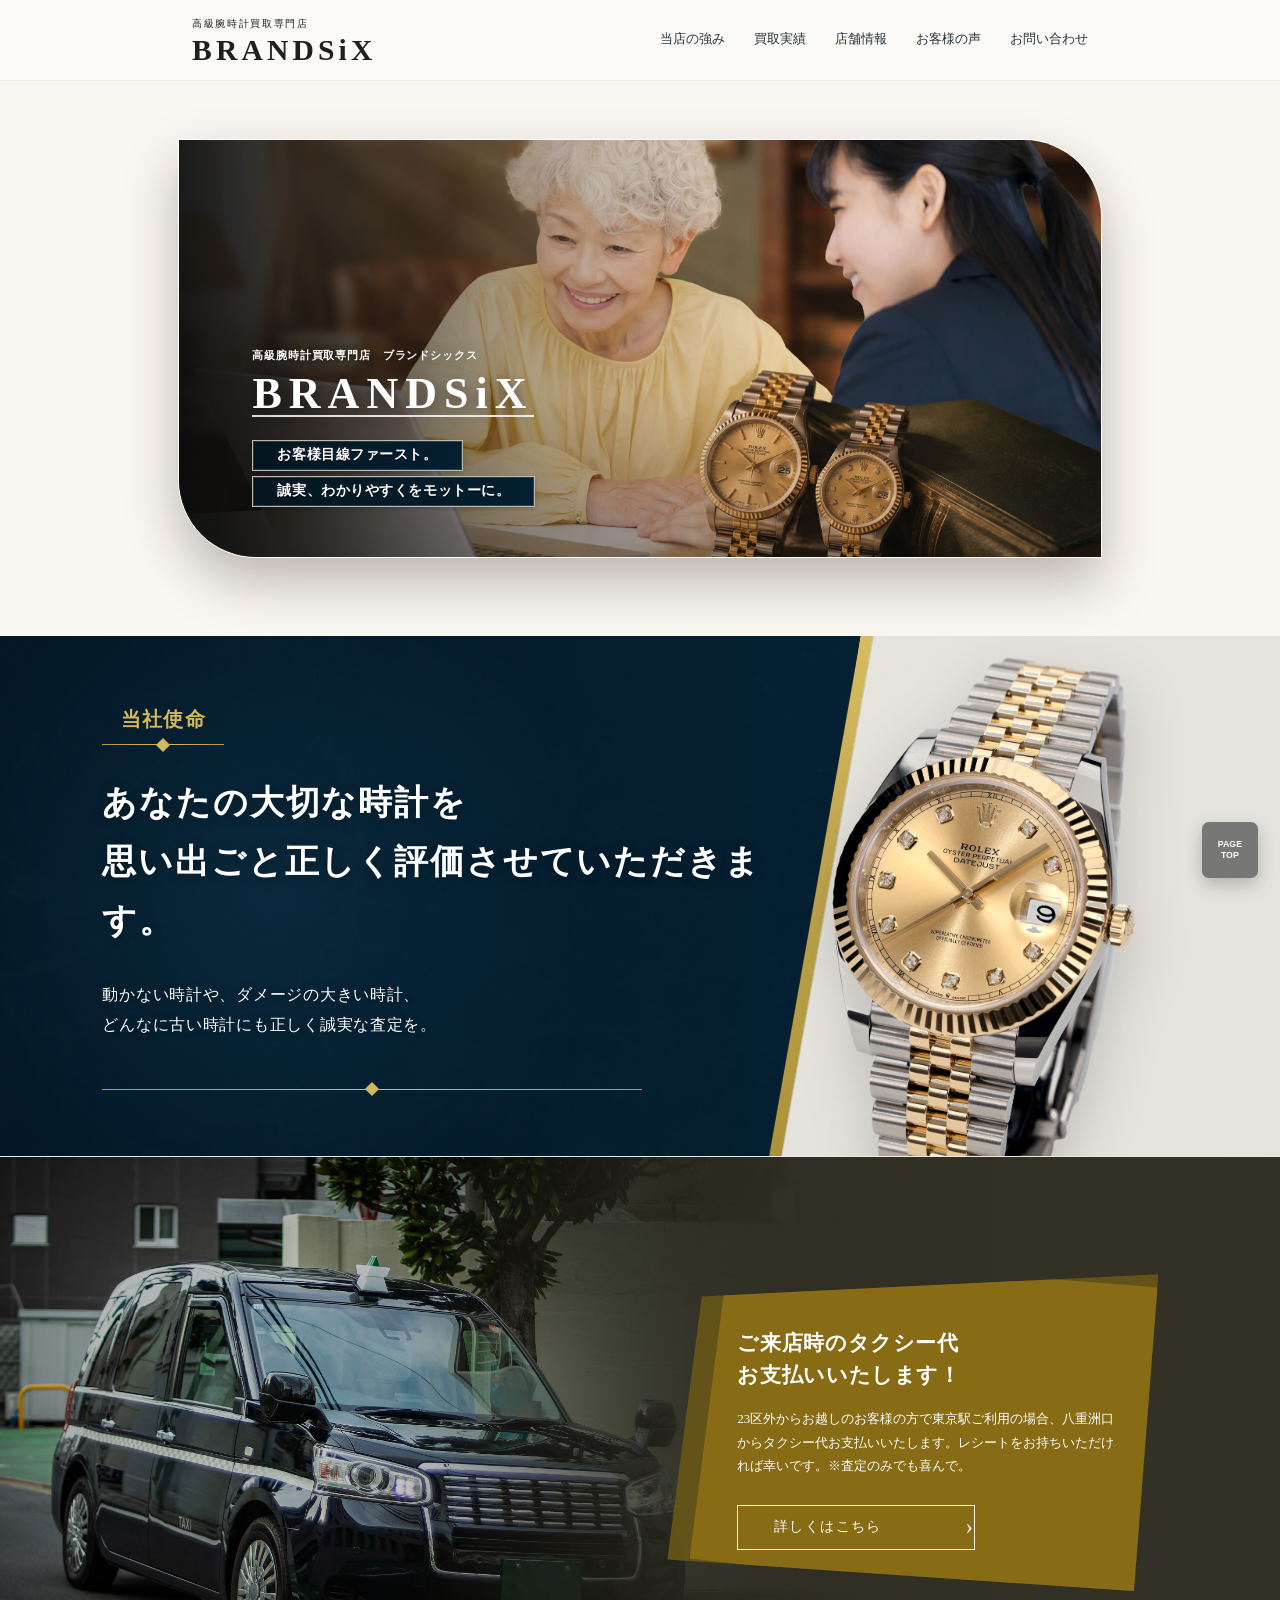
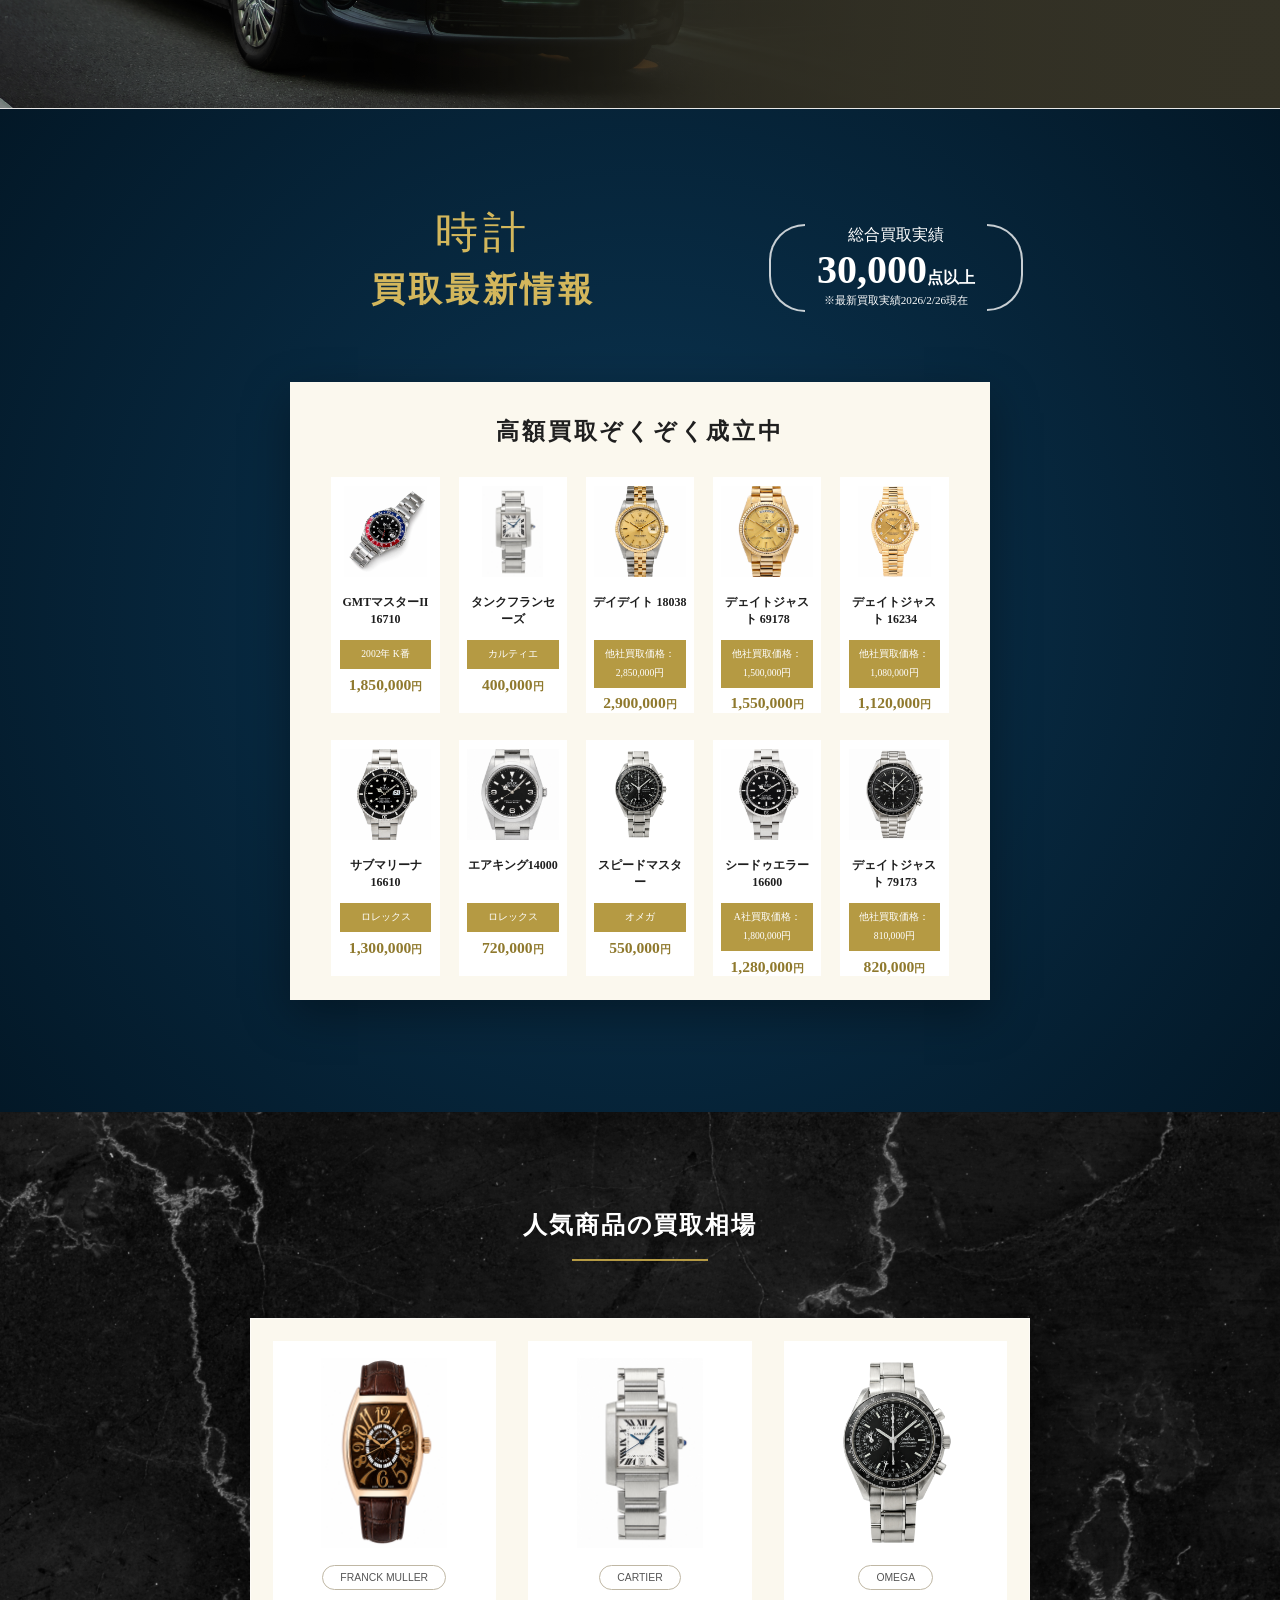
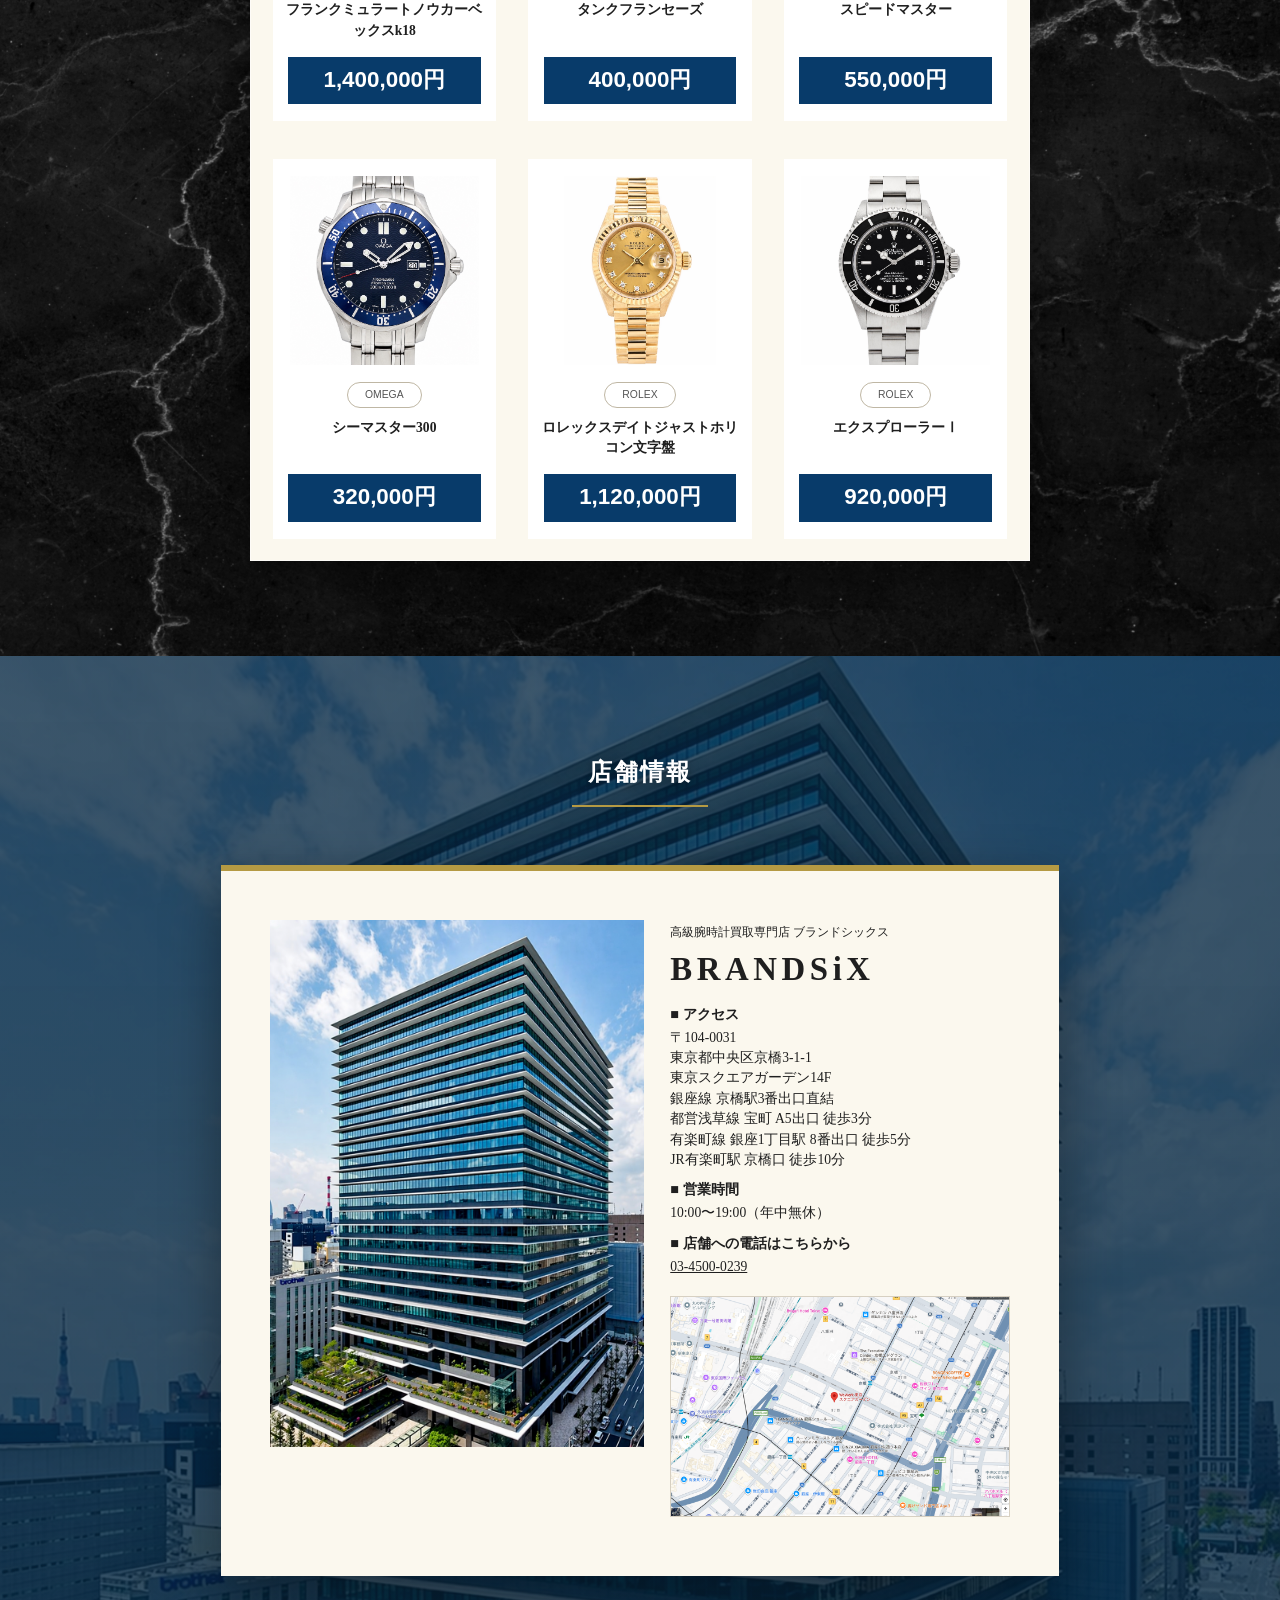
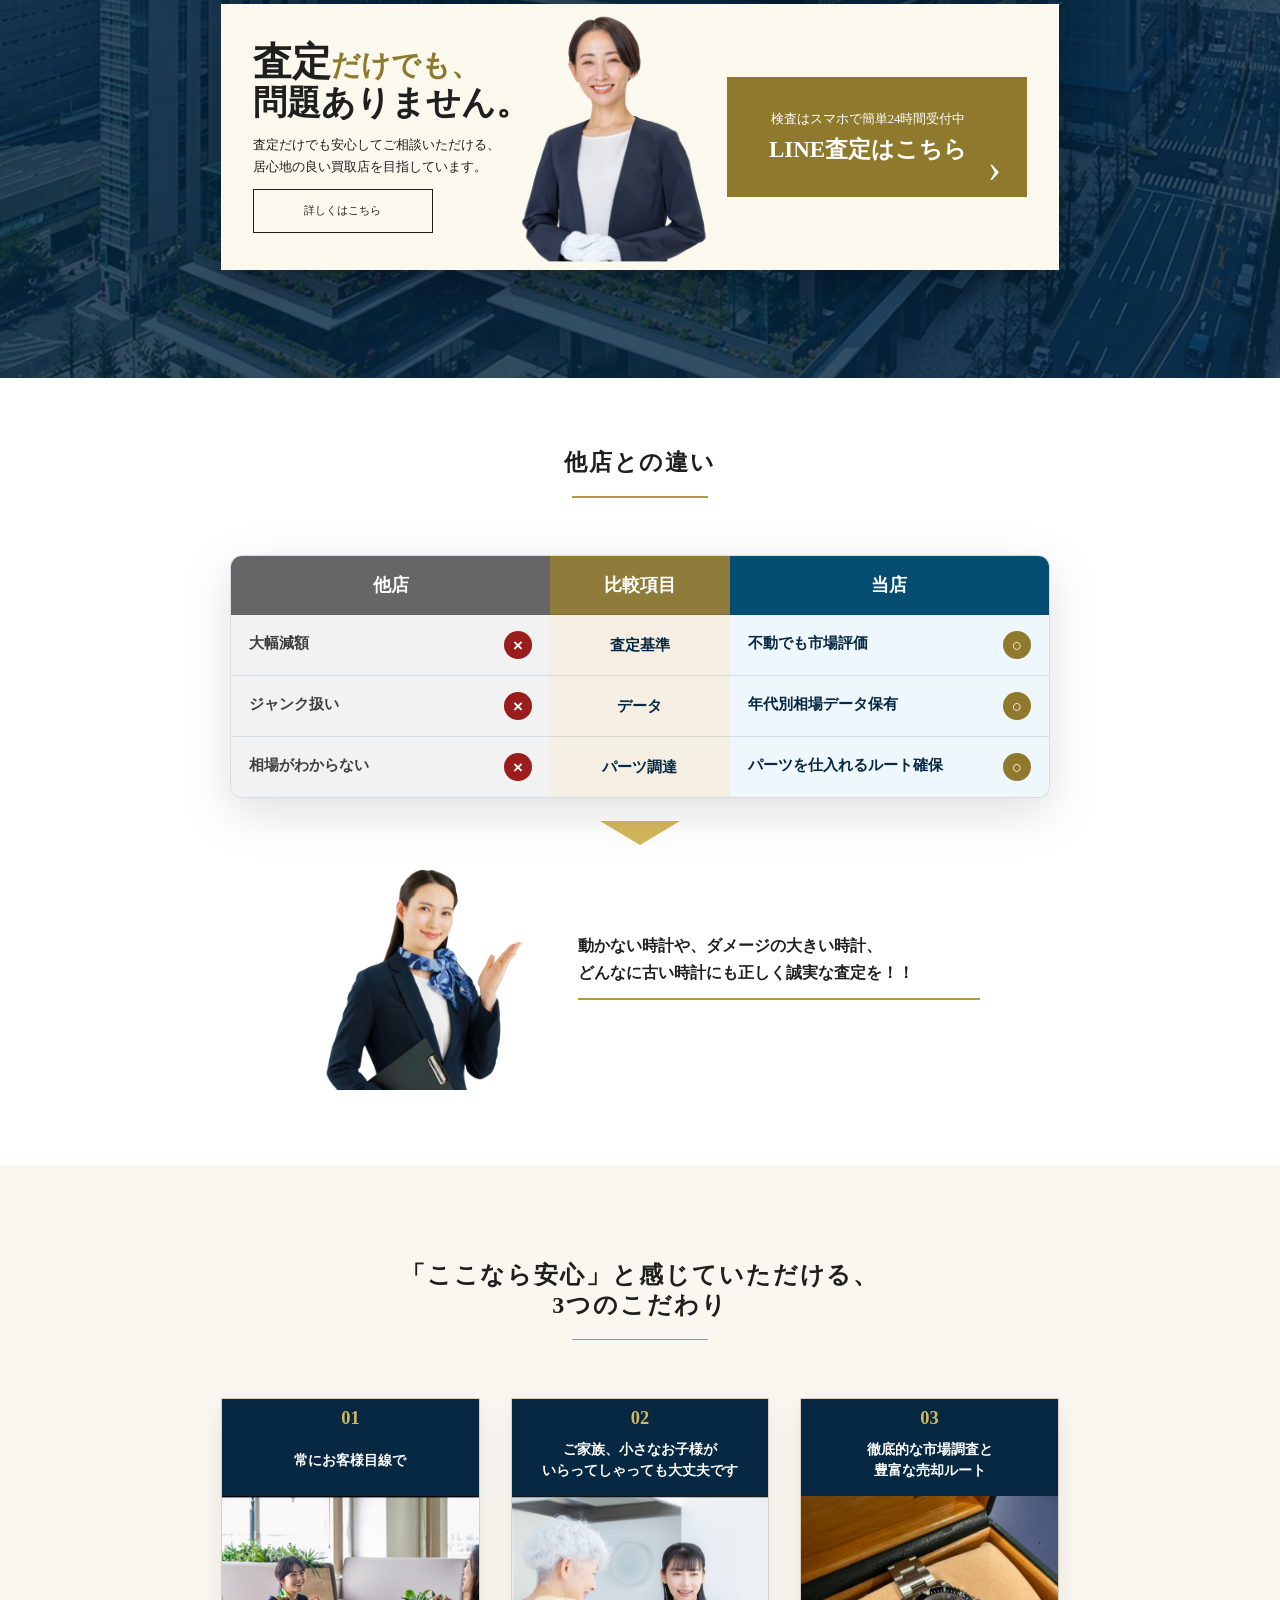
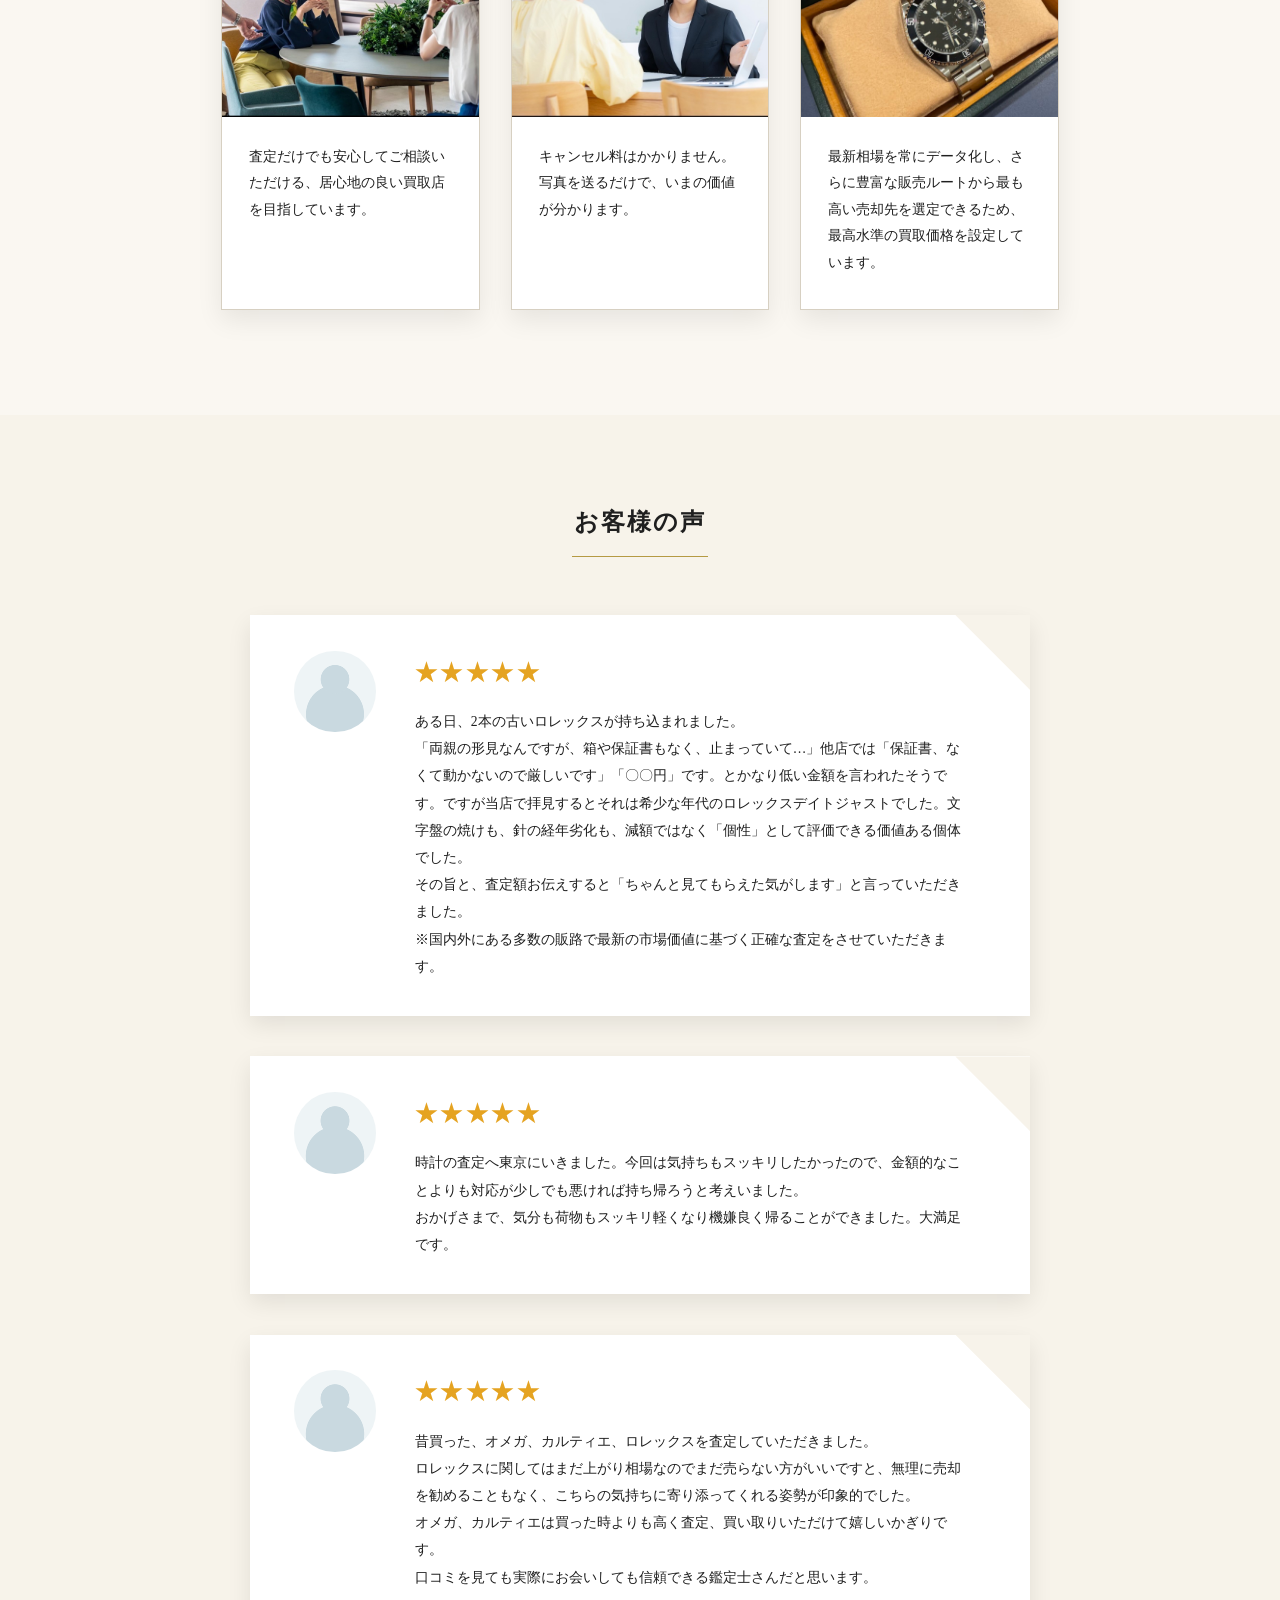
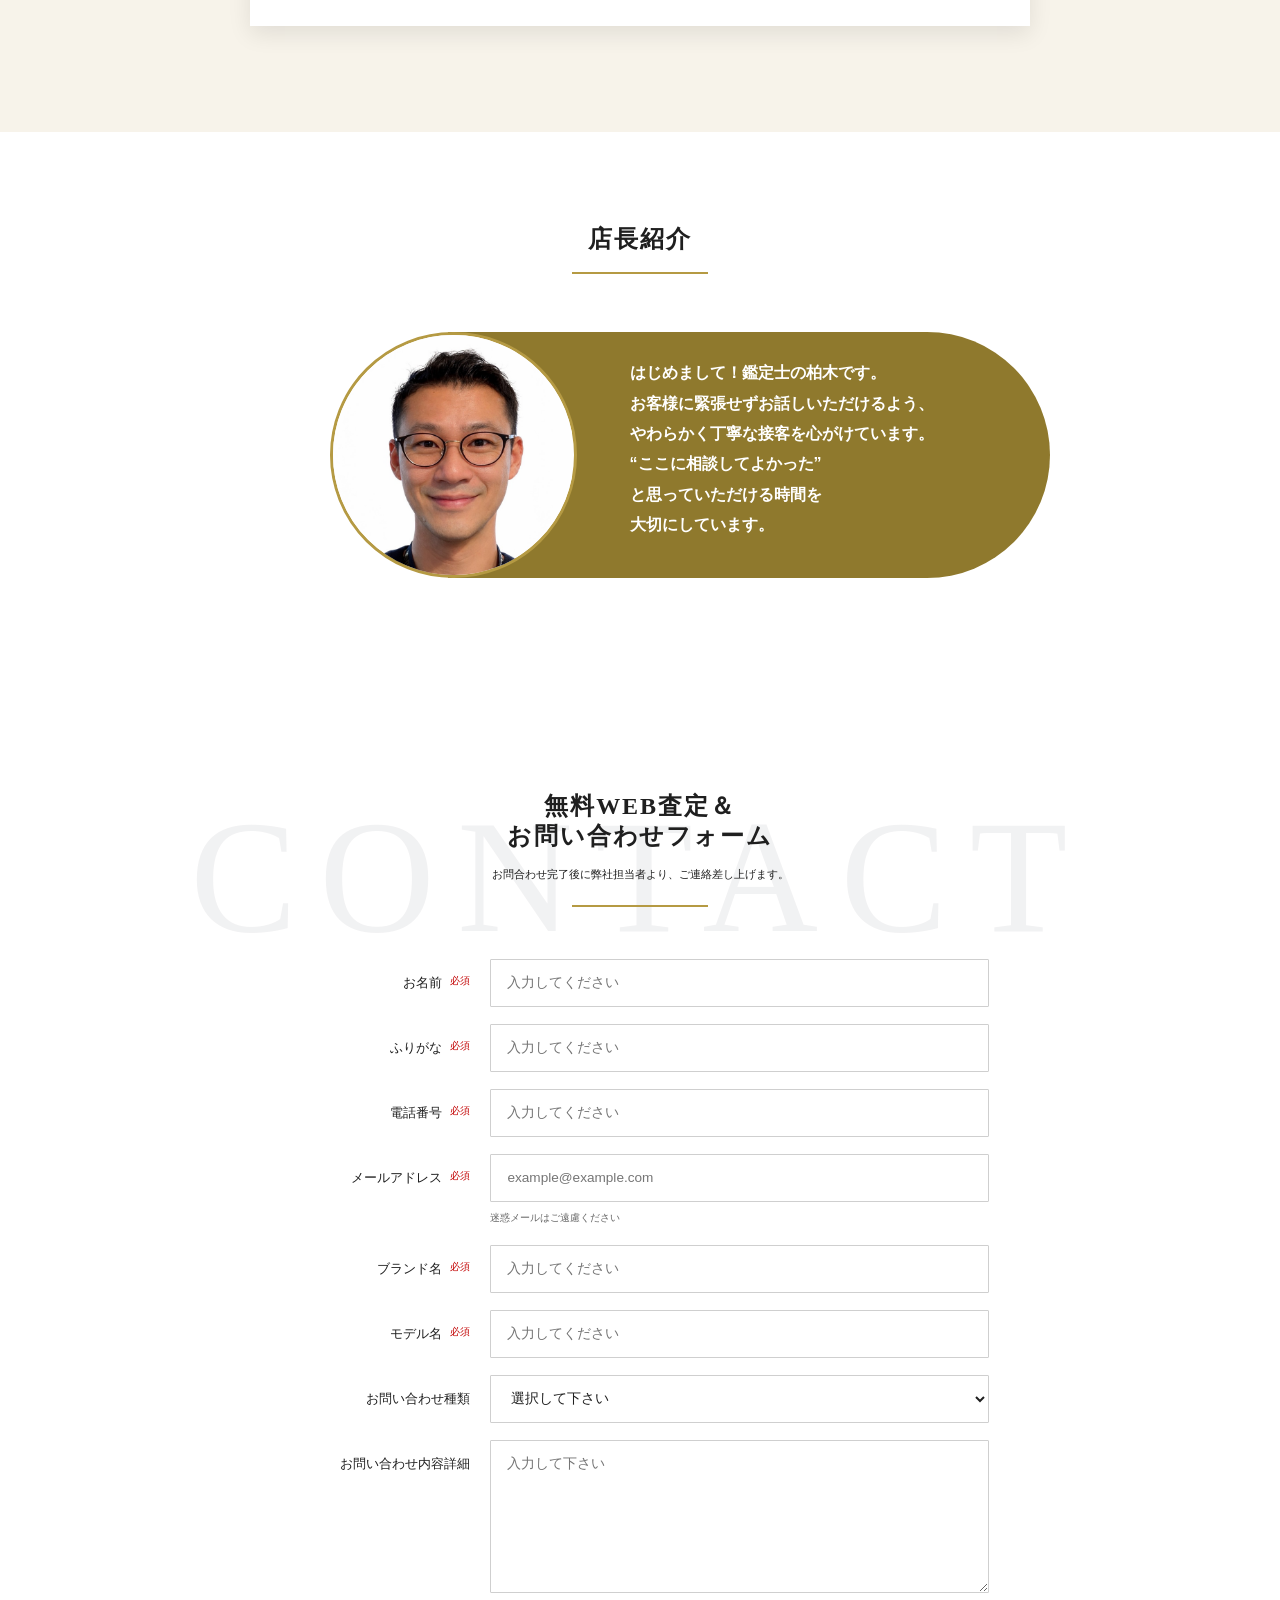
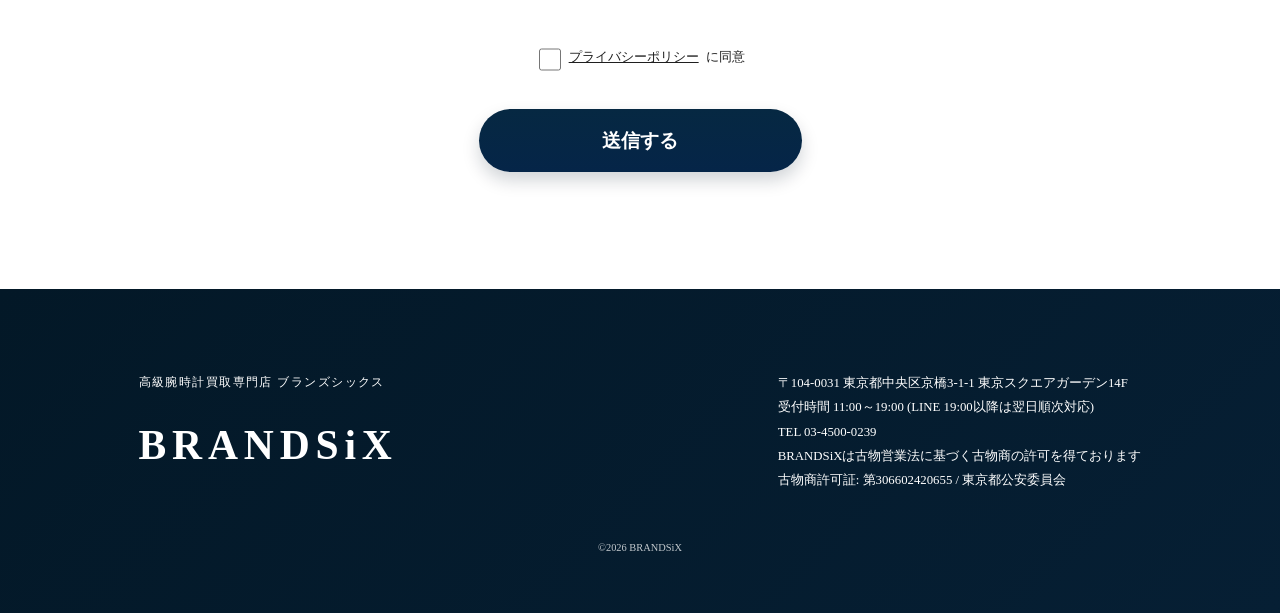
==== index.html @ 70235211 "Update responsive mission layout" ====
<!doctype html>
<html lang="ja">
  <head>
    <meta charset="utf-8">
    <meta name="viewport" content="width=device-width, initial-scale=1">
    <title>BRANDSiX | 高級腕時計買取専門店</title>
    <meta name="description" content="BRANDSiXは東京・京橋の高級腕時計買取専門店です。ロレックス、オメガ、カルティエなどを誠実に査定します。">
    <link rel="stylesheet" href="./styles.css?v=20260615-03">
  </head>
  <body>
    <header class="site-header">
      <div class="header-inner">
        <a class="brand-logo" href="#top" aria-label="BRANDSiX">
          <span class="brand-kicker">高級腕時計買取専門店</span>
          <strong>BRANDSiX</strong>
        </a>
        <nav class="site-nav" aria-label="ページ内リンク">
          <a href="#strength">当店の強み</a>
          <a href="#results">買取実績</a>
          <a href="#access">店舗情報</a>
          <a href="#voices">お客様の声</a>
          <a href="#contact">お問い合わせ</a>
        </nav>
      </div>
    </header>

    <main id="top">
      <section class="hero section-paper">
        <div class="hero-visual">
          <img class="hero-photo" src="images/f4d0dc0fa8dee873eebdd167526a0fda.png" alt="時計査定の相談風景">
          <div class="hero-shade"></div>
          <div class="hero-copy">
            <p>高級腕時計買取専門店　ブランドシックス</p>
            <h1>BRANDSiX</h1>
            <div class="copy-ribbon">
              <div>
                <strong>お客様目線ファースト。</strong>
                <strong>誠実、わかりやすくをモットーに。</strong>
              </div>
            </div>
          </div>
        </div>
      </section>

      <section class="mission-section">
        <div class="mission-message">
          <p class="mission-message-kicker">当社使命</p>
          <div class="mission-title-desktop">
            <h2>あなたの大切な時計を</h2>
            <h2>思い出ごと正しく評価させていただきます。</h2>
          </div>
          <h2 class="mission-title-mobile">あなたの大切な時計を<br>思い出ごと正しく<br>評価させていただきます。</h2>
          <p>動かない時計や、ダメージの大きい時計、<br>どんなに古い時計にも正しく誠実な査定を。</p>
        </div>
      </section>

      <section class="taxi-section">
        <img src="images/6a2a6cad4ad84fe43d4b8d017589b3fb.png" alt="黒いタクシー">
        <div class="taxi-panel">
          <h2>ご来店時のタクシー代<br>お支払いいたします！</h2>
          <p>23区外からお越しのお客様の方で東京駅ご利用の場合、八重洲口からタクシー代お支払いいたします。レシートをお持ちいただければ幸いです。※査定のみでも喜んで。</p>
          <a href="#contact">詳しくはこちら</a>
        </div>
      </section>

      <section id="results" class="results-section">
        <div class="results-watch left-watch"></div>
        <div class="results-watch right-watch"></div>
        <div class="results-heading">
          <div>
            <p>時計</p>
            <h2>買取最新情報</h2>
          </div>
          <div class="results-badge">
            <span>総合買取実績</span>
            <strong>30,000<span>点以上</span></strong>
            <em>※最新買取実績2026/2/26現在</em>
          </div>
        </div>
        <div class="results-board">
          <p class="board-title">高額買取ぞくぞく成立中</p>
          <div class="results-grid">
            <article><img src="images/0019c6cde6c2bb4e78f0e21c76d7b383.jpg" alt="GMTマスターII 16710"><h3>GMTマスターII 16710</h3><small>2002年 K番</small><strong>1,850,000<span>円</span></strong></article>
            <article><img src="images/238a733ff326d67ca31fe04338a123ff.jpg" alt="カルティエ タンクフランセーズ"><h3>タンクフランセーズ</h3><small>カルティエ</small><strong>400,000<span>円</span></strong></article>
            <article><img src="images/875790c1927750bb0f1b5bf33b6f8490.jpg" alt="デイデイト 18038"><h3>デイデイト 18038</h3><small>他社買取価格：2,850,000円</small><strong>2,900,000<span>円</span></strong></article>
            <article><img src="images/ed3bcad295362e54029b0c42329c7c7a.jpg" alt="デェイトジャスト 69178"><h3>デェイトジャスト 69178</h3><small>他社買取価格：1,500,000円</small><strong>1,550,000<span>円</span></strong></article>
            <article><img src="images/e54482d72175cadaabc0e58d7bb85202.jpg" alt="デェイトジャスト 16234"><h3>デェイトジャスト 16234</h3><small>他社買取価格：1,080,000円</small><strong>1,120,000<span>円</span></strong></article>
            <article><img src="images/b4483fbd33320bf750e5a5c474a8ec3f.jpg" alt="サブマリーナ 16610"><h3>サブマリーナ 16610</h3><small>ロレックス</small><strong>1,300,000<span>円</span></strong></article>
            <article><img src="images/c3289e2856573bd42e70fd6a3a4d8de1.jpg" alt="エアキング14000"><h3>エアキング14000</h3><small>ロレックス</small><strong>720,000<span>円</span></strong></article>
            <article><img src="images/a81c70ece9b528392dcd117740c2287e.png" alt="オメガ スピードマスター"><h3>スピードマスター</h3><small>オメガ</small><strong>550,000<span>円</span></strong></article>
            <article><img src="images/69ee2bcf5598cfd5851bb9ab6410db9d.jpg" alt="シードゥエラー 16600"><h3>シードゥエラー 16600</h3><small>A社買取価格：1,800,000円</small><strong>1,280,000<span>円</span></strong></article>
            <article><img src="images/0b5d1a7dc1aff4c41a14e4e77fd1151f.png" alt="デェイトジャスト 79173"><h3>デェイトジャスト 79173</h3><small>他社買取価格：810,000円</small><strong>820,000<span>円</span></strong></article>
          </div>
        </div>
      </section>

      <section id="market" class="market-section">
        <div class="section-title title-light">
          <h2>人気商品の買取相場</h2>
        </div>
        <div class="market-board">
          <div class="market-grid">
            <article><img src="images/c6c77fc2003d10708cd896486e1d5b25.jpg" alt="フランクミュラー"><small>FRANCK MULLER</small><h3>フランクミュラートノウカーベックスk18</h3><strong>1,400,000円</strong></article>
            <article><img src="images/238a733ff326d67ca31fe04338a123ff.jpg" alt="カルティエ"><small>CARTIER</small><h3>タンクフランセーズ</h3><strong>400,000円</strong></article>
            <article><img src="images/a81c70ece9b528392dcd117740c2287e.png" alt="オメガ"><small>OMEGA</small><h3>スピードマスター</h3><strong>550,000円</strong></article>
            <article><img src="images/7bf7302aa123dfc08b73a79e28a78f1b.jpg" alt="オメガ シーマスター300"><small>OMEGA</small><h3>シーマスター300</h3><strong>320,000円</strong></article>
            <article><img src="images/e54482d72175cadaabc0e58d7bb85202.jpg" alt="ロレックス デイトジャスト"><small>ROLEX</small><h3>ロレックスデイトジャストホリコン文字盤</h3><strong>1,120,000円</strong></article>
            <article><img src="images/69ee2bcf5598cfd5851bb9ab6410db9d.jpg" alt="エクスプローラーⅠ"><small>ROLEX</small><h3>エクスプローラーⅠ</h3><strong>920,000円</strong></article>
          </div>
        </div>
      </section>

      <section id="access" class="access-section">
        <div class="section-title title-light access-title">
          <h2>店舗情報</h2>
        </div>
        <div class="access-card">
          <div class="access-main">
            <img class="building-photo" src="images/2c9b44454dbc535885b13a4a66a7f8ec.png" alt="東京スクエアガーデン">
            <div class="access-text">
              <p class="store-kicker">高級腕時計買取専門店 ブランドシックス</p>
              <strong class="store-logo">BRANDSiX</strong>
              <dl>
                <dt>■ アクセス</dt>
                <dd>〒104-0031<br>東京都中央区京橋3-1-1<br>東京スクエアガーデン14F</dd>
              <dd>銀座線 京橋駅3番出口直結<br>都営浅草線 宝町 A5出口 徒歩3分<br>有楽町線 銀座1丁目駅 8番出口 徒歩5分<br>JR有楽町駅 京橋口 徒歩10分</dd>
              <dt>■ 営業時間</dt>
              <dd>10:00〜19:00（年中無休）</dd>
              <dt>■ 店舗への電話はこちらから</dt>
              <dd><a href="tel:0345000239">03-4500-0239</a></dd>
            </dl>
            <a class="map-image-link" href="https://maps.app.goo.gl/fFSfzwXezVBr6FrN7?g_st=il" target="_blank" rel="noopener">
              <img class="map-image" src="images/df5ce4573d5854aa1e917ae40e5428b1.png" alt="店舗周辺地図">
            </a>
          </div>
        </div>
        </div>
        <div class="access-cta-card">
          <div class="access-cta-copy">
            <h3><span class="emphasis">査定</span><span class="normal">だけでも、</span><br>問題ありません。</h3>
            <p>査定だけでも安心してご相談いただける、<br>居心地の良い買取店を目指しています。</p>
            <a href="#strength">詳しくはこちら</a>
          </div>
          <img src="images/118d13b3b67934923fea0b4e6bda6301.png" alt="スタッフ">
          <a class="access-line-box" href="https://line.me/ti/p/8QCGM5w3KN" target="_blank" rel="noopener">
            <small>検査はスマホで簡単24時間受付中</small>
            <strong>LINE査定はこちら</strong>
          </a>
        </div>
      </section>

      <section id="strength" class="compare-section">
        <div class="section-title">
          <h2>他店との違い</h2>
        </div>
        <table class="compare-table">
          <thead>
            <tr>
              <th class="compare-other">他店</th>
              <th class="compare-topic">比較項目</th>
              <th class="compare-ours">当店</th>
            </tr>
          </thead>
          <tbody>
            <tr>
              <td><span class="compare-text">大幅減額</span><span class="compare-mark compare-no">×</span></td>
              <th>査定基準</th>
              <td><span class="compare-text">不動でも市場評価</span><span class="compare-mark compare-yes">○</span></td>
            </tr>
            <tr>
              <td><span class="compare-text">ジャンク扱い</span><span class="compare-mark compare-no">×</span></td>
              <th>データ</th>
              <td><span class="compare-text">年代別相場データ保有</span><span class="compare-mark compare-yes">○</span></td>
            </tr>
            <tr>
              <td><span class="compare-text">相場がわからない</span><span class="compare-mark compare-no">×</span></td>
              <th>パーツ調達</th>
              <td><span class="compare-text">パーツを仕入れるルート確保</span><span class="compare-mark compare-yes">○</span></td>
            </tr>
          </tbody>
        </table>
        <div class="compare-arrow" aria-hidden="true"></div>
        <div class="staff-note">
          <span class="staff-note-media">
            <img src="images/dd24f70c8f694900bd68ab01f833e04c.png" alt="スタッフ">
          </span>
          <p>動かない時計や、ダメージの大きい時計、<br>どんなに古い時計にも正しく誠実な査定を！！</p>
        </div>
      </section>

      <section class="commitment-section section-paper">
        <div class="section-title">
          <h2>「ここなら安心」と感じていただける、<br>3つのこだわり</h2>
        </div>
        <div class="commitment-grid">
          <article><span class="commitment-number">01</span><h3>常にお客様目線で</h3><span class="commitment-image"><img src="images/d3e134139ae99d8c663d614ab190bc24.jpg" alt=""></span><p>査定だけでも安心してご相談いただける、居心地の良い買取店を目指しています。</p></article>
          <article><span class="commitment-number">02</span><h3>ご家族、小さなお子様が<br>いらってしゃっても大丈夫です</h3><span class="commitment-image"><img src="images/1a425adca8248b1da5d451ce5fb15370.jpg" alt=""></span><p>キャンセル料はかかりません。写真を送るだけで、いまの価値が分かります。</p></article>
          <article><span class="commitment-number">03</span><h3>徹底的な市場調査と<br>豊富な売却ルート</h3><span class="commitment-image"><img src="images/3af51ba4d3f0c24b0bcbe4f1d4ce3b5c.jpg" alt=""></span><p>最新相場を常にデータ化し、さらに豊富な販売ルートから最も高い売却先を選定できるため、最高水準の買取価格を設定しています。</p></article>
        </div>
      </section>

      <section id="voices" class="voices-section">
        <div class="section-title">
          <h2>お客様の声</h2>
        </div>
        <div class="voice-list">
          <article><span class="avatar"></span><div><strong>★★★★★</strong><p>ある日、2本の古いロレックスが持ち込まれました。<br>「両親の形見なんですが、箱や保証書もなく、止まっていて…」他店では「保証書、なくて動かないので厳しいです」「〇〇円」です。とかなり低い金額を言われたそうです。ですが当店で拝見するとそれは希少な年代のロレックスデイトジャストでした。文字盤の焼けも、針の経年劣化も、減額ではなく「個性」として評価できる価値ある個体でした。<br>その旨と、査定額お伝えすると「ちゃんと見てもらえた気がします」と言っていただきました。<br>※国内外にある多数の販路で最新の市場価値に基づく正確な査定をさせていただきます。</p></div></article>
          <article><span class="avatar"></span><div><strong>★★★★★</strong><p>時計の査定へ東京にいきました。今回は気持ちもスッキリしたかったので、金額的なことよりも対応が少しでも悪ければ持ち帰ろうと考えいました。<br>おかげさまで、気分も荷物もスッキリ軽くなり機嫌良く帰ることができました。大満足です。</p></div></article>
          <article><span class="avatar"></span><div><strong>★★★★★</strong><p>昔買った、オメガ、カルティエ、ロレックスを査定していただきました。<br>ロレックスに関してはまだ上がり相場なのでまだ売らない方がいいですと、無理に売却を勧めることもなく、こちらの気持ちに寄り添ってくれる姿勢が印象的でした。<br>オメガ、カルティエは買った時よりも高く査定、買い取りいただけて嬉しいかぎりです。<br>口コミを見ても実際にお会いしても信頼できる鑑定士さんだと思います。</p></div></article>
        </div>
      </section>

      <section class="manager-section section-paper">
        <div class="section-title">
          <h2>店長紹介</h2>
        </div>
        <div class="manager-card">
          <span class="manager-photo"><img src="images/f7ec08efb652332e94d578e74f94f694.jpg" alt="鑑定士 柏木"></span>
          <div>
            <p>はじめまして！鑑定士の柏木です。<br>お客様に緊張せずお話しいただけるよう、<br>やわらかく丁寧な接客を心がけています。<br>“ここに相談してよかった”<br>と思っていただける時間を<br>大切にしています。</p>
          </div>
        </div>
      </section>

      <section id="contact" class="contact-section">
        <div class="section-title contact-title">
          <h2>無料WEB査定＆<br>お問い合わせフォーム</h2>
          <small>お問合わせ完了後に弊社担当者より、ご連絡差し上げます。</small>
        </div>
        <form id="contactForm" action="./send.php" method="post" data-recipient="info.brand.six@gmail.com">
          <input type="hidden" name="送信先" value="info.brand.six@gmail.com">
          <label><span>お名前 <em>必須</em></span><input name="お名前" type="text" placeholder="入力してください" required></label>
          <label><span>ふりがな <em>必須</em></span><input name="ふりがな" type="text" placeholder="入力してください" required></label>
          <label><span>電話番号 <em>必須</em></span><input name="電話番号" type="tel" placeholder="入力してください" required></label>
          <label><span>メールアドレス <em>必須</em></span><div class="field-stack"><input name="メールアドレス" type="email" placeholder="example@example.com" required><small>迷惑メールはご遠慮ください</small></div></label>
          <label><span>ブランド名 <em>必須</em></span><input name="ブランド名" type="text" placeholder="入力してください" required></label>
          <label><span>モデル名 <em>必須</em></span><input name="モデル名" type="text" placeholder="入力してください" required></label>
          <label><span>お問い合わせ種類</span><select name="お問い合わせ種類"><option value="">選択して下さい</option><option>査定</option><option>宅配買取 着払いOK</option><option>店舗への電話はこちらから</option><option>その他</option></select></label>
          <label><span>お問い合わせ内容詳細</span><textarea name="お問い合わせ内容詳細" placeholder="入力して下さい"></textarea></label>
          <label class="agree"><input name="プライバシーポリシー同意" type="checkbox" required><span><a href="./privacy.html" target="_blank">プライバシーポリシー</a>に同意</span></label>
          <button type="submit">送信する</button>
        </form>
      </section>
    </main>

    <footer class="footer">
      <div class="footer-inner">
        <div class="footer-logo">
          <span>高級腕時計買取専門店 ブランズシックス</span>
          <strong>BRANDSiX</strong>
        </div>
        <address>
          〒104-0031 東京都中央区京橋3-1-1 東京スクエアガーデン14F<br>
          受付時間 11:00～19:00 (LINE 19:00以降は翌日順次対応)<br>
          TEL 03-4500-0239<br>
          BRANDSiXは古物営業法に基づく古物商の許可を得ております<br>
          古物商許可証: 第306602420655 / 東京都公安委員会
        </address>
      </div>
      <small>©2026 BRANDSiX</small>
    </footer>
    <a class="page-top" href="#top">PAGE<br>TOP</a>
    <script>
      const contactForm = document.querySelector("#contactForm");
      contactForm.addEventListener("submit", async (event) => {
        if (location.hostname === "127.0.0.1" || location.hostname === "localhost" || location.protocol === "file:" || location.hostname.endsWith("github.io")) {
          event.preventDefault();
          window.location.href = "./thanks.html";
          return;
        }

        if (!window.fetch) return;
        event.preventDefault();
        const submitButton = contactForm.querySelector("button");
        submitButton.disabled = true;
        try {
          const response = await fetch(contactForm.action, {
            method: "POST",
            body: new FormData(contactForm)
          });
          if (!response.ok) throw new Error("send failed");
          window.location.href = "./thanks.html";
        } catch (error) {
          submitButton.disabled = false;
          alert("送信に失敗しました。お手数ですが、お電話またはLINEよりお問い合わせください。");
        }
      });
    </script>
  </body>
</html>
---- styles.css ----
:root {
  --navy: #062842;
  --navy-dark: #031827;
  --navy-mid: #0d4c91;
  --blue-dark: #052548;
  --gold: #b59a43;
  --gold-dark: #8f792d;
  --gold-light: #d3b75c;
  --red: #9b0000;
  --required: #c20000;
  --paper: #f7f3ea;
  --paper-light: #fbfaf6;
  --ink: #1f1f1f;
  --muted: #5f5a52;
  --line: #d7d0c2;
  --serif: "Hiragino Mincho ProN", "Yu Mincho", "Noto Serif JP", serif;
  --sans: -apple-system, BlinkMacSystemFont, "Hiragino Sans", "Yu Gothic", "YuGothic", "Segoe UI", sans-serif;
}

* {
  box-sizing: border-box;
}

html {
  scroll-behavior: smooth;
  overflow-x: hidden;
}

body {
  margin: 0;
  color: var(--ink);
  background: var(--paper-light);
  font-family: var(--serif);
  font-size: 13.6px;
  line-height: 1.95;
  overflow-x: hidden;
}

main {
  overflow: hidden;
}

img {
  display: block;
  max-width: 100%;
}

a {
  color: inherit;
}

.site-header {
  background: var(--paper-light);
  border-bottom: 1px solid rgba(183, 154, 59, 0.16);
}

.header-inner {
  width: min(895.9px, calc(100% - 47.6px));
  min-height: 79.9px;
  margin: 0 auto;
  display: flex;
  align-items: center;
  justify-content: space-between;
  gap: 30.6px;
}

.brand-logo {
  display: grid;
  gap: 1.7px;
  text-decoration: none;
  color: var(--ink);
}

.brand-kicker {
  font-size: 10.4px;
  letter-spacing: 0.16em;
}

.brand-logo strong,
.footer-logo strong,
.store-logo {
  font-family: Georgia, "Times New Roman", serif;
  letter-spacing: 0.14em;
}

.brand-logo strong {
  font-size: 29.6px;
  line-height: 1;
}

.site-nav {
  display: flex;
  align-items: center;
  gap: 28.9px;
  font-family: var(--sans);
  font-size: 12.8px;
}

.site-nav a {
  text-decoration: none;
  color: #25313a;
  transition: color 0.18s ease;
}

.site-nav a:hover {
  color: var(--gold-dark);
}

.section-paper {
  background-color: var(--paper);
  background-image:
    linear-gradient(rgba(251, 249, 244, 0.7), rgba(251, 249, 244, 0.7)),
    url("images/049c77f423e08a216776ca12e6f7ad4e.jpg");
  background-size: cover;
  background-position: center;
}

.hero {
  padding: 57.8px 15.3px 78.2px;
}

.hero-visual {
  position: relative;
  width: min(924.8px, 94vw);
  height: clamp(346.8px, 33vw, 419.1px);
  margin: 0 auto;
  overflow: hidden;
  border: 1px solid rgba(255, 255, 255, 0.7);
  border-radius: 0 78.2px 0 78.2px;
  box-shadow: 0 23.8px 52.7px rgba(20, 13, 4, 0.28);
}

.hero-photo {
  width: 100%;
  height: 100%;
  object-fit: cover;
  object-position: 54% center;
  transform: scale(1.06);
}

.hero-shade {
  position: absolute;
  inset: 0;
  background:
    linear-gradient(90deg, rgba(0, 0, 0, 0.7), rgba(0, 0, 0, 0.3) 36%, rgba(0, 0, 0, 0.02) 66%),
    linear-gradient(0deg, rgba(0, 0, 0, 0.22), transparent 40%);
}

.hero-copy {
  position: absolute;
  left: 8%;
  bottom: 12%;
  color: #fff;
  text-shadow: 0 2.6px 15.3px rgba(0, 0, 0, 0.5);
}

.hero-copy p {
  margin: 0 0 10.2px;
  font: 700 10.6px/1.3 var(--serif);
  letter-spacing: 0.08em;
}

.hero-copy h1 {
  margin: 0;
  font-family: Georgia, "Times New Roman", serif;
  font-size: clamp(32px, 4vw, 44px);
  line-height: 0.95;
  letter-spacing: 0.16em;
  border-bottom: 2.6px solid rgba(255, 255, 255, 0.9);
  width: fit-content;
}

.hero-tagline {
  margin: 20.4px 0 0;
  color: #fff;
  font-size: 16px;
  font-weight: 700;
  line-height: 1.65;
  letter-spacing: 0.08em;
}

.copy-ribbon {
  position: relative;
  margin-top: 23.8px;
  padding-left: 0;
}

.copy-ribbon div {
  display: grid;
  gap: 5.1px;
}

.copy-ribbon strong {
  display: block;
  width: fit-content;
  min-width: 42px;
  padding: 5px 24px 6.5px;
  border: 1.7px solid rgba(232, 223, 198, 0.82);
  background:
    linear-gradient(90deg, rgba(4, 21, 32, 0.98), rgba(4, 31, 49, 0.96)),
    rgba(3, 24, 39, 0.96);
  color: #fff;
  font: 800 clamp(8px, 1.1vw, 15px)/1.22 var(--serif);
  letter-spacing: 0.04em;
  transform: none;
  text-shadow:
    0 1.7px 0 rgba(0, 0, 0, 0.55),
    0 0 6.8px rgba(255, 255, 255, 0.12);
  box-shadow:
    inset 0 0 0 1px rgba(255, 255, 255, 0.14),
    0 1.7px 4.3px rgba(0, 0, 0, 0.22);
}

.copy-ribbon strong + strong {
  min-width: 207px;
}

.cta-pair {
  width: min(841.5px, calc(100% - 27.2px));
  margin: 44.2px auto 0;
  display: grid;
  grid-template-columns: 1fr 1fr;
  gap: 40.8px;
}

.cta {
  position: relative;
  min-height: 79.9px;
  display: grid;
  place-items: center;
  padding: 10.2px 45.9px 11.9px;
  border: 4.3px solid var(--gold-light);
  outline: 1.7px solid rgba(255, 255, 255, 0.5);
  outline-offset: -8.5px;
  color: #fff;
  text-align: center;
  text-decoration: none;
  font-family: var(--sans);
  box-shadow: 0 6px 0 rgba(0, 0, 0, 0.28), 0 11.9px 18.7px rgba(0, 0, 0, 0.22);
}

.cta::before {
  position: absolute;
  left: 27.2px;
  top: 50%;
  transform: translateY(-50%);
  font-size: 20.8px;
}

.cta::after {
  content: "›";
  position: absolute;
  right: 15.3px;
  top: 50%;
  transform: translateY(-50%);
  font-size: 27.2px;
}

.cta-line {
  background: linear-gradient(#79bd39, #2f7b1f);
}

.cta-form {
  background: linear-gradient(var(--navy-mid), var(--blue-dark));
}

.cta small,
.cta strong {
  display: block;
}

.cta small {
  font-size: 10px;
  line-height: 1.25;
}

.cta strong {
  font-size: 18px;
  line-height: 1.25;
  font-weight: 900;
}

.mission-section {
  position: relative;
  overflow: hidden;
  min-height: clamp(380px, 38.9vw, 540px);
  padding: 0;
  color: #fff;
  background:
    radial-gradient(circle at 21% 50%, rgba(19, 63, 88, 0.36), transparent 32%),
    linear-gradient(90deg, rgba(3, 24, 39, 0.98), rgba(5, 36, 58, 0.97)),
    url("images/3e08b0cbfc822a1e1a0ffccf5f95e076.jpg") center / cover;
}

.mission-section::before,
.mission-section::after {
  content: "";
  position: absolute;
}

.mission-section::before {
  inset: 0 0 0 auto;
  width: 39%;
  z-index: 1;
  background:
    linear-gradient(rgba(248, 244, 235, 0.92), rgba(248, 244, 235, 0.92)),
    url("images/049c77f423e08a216776ca12e6f7ad4e.jpg") center / cover;
  clip-path: polygon(16% 0, 100% 0, 100% 100%, 0 100%);
}

.mission-section::after {
  top: -5%;
  bottom: -5%;
  left: 63.7%;
  z-index: 2;
  width: 12px;
  background: linear-gradient(180deg, #d8bd63, #a98f37);
  transform: skewX(-10deg);
  box-shadow: 0 0 0 1px rgba(81, 65, 22, 0.18);
}

.mission-section .mission-message::after {
  content: "";
  position: absolute;
  top: 58%;
  right: clamp(-570px, calc(-12.6vw - 350px), -500px);
  z-index: 1;
  width: clamp(294px, 25.2vw, 441px);
  height: clamp(620px, 49vw, 872px);
  transform: translateY(-50%);
  opacity: 1;
  pointer-events: none;
  background: url("images/mission-watch-gold-cutout.png") center / contain no-repeat;
  filter: drop-shadow(0 18px 28px rgba(0, 0, 0, 0.18));
}

.mission-message {
  position: relative;
  z-index: 4;
  width: 63.7%;
  margin: 0;
  padding: clamp(52px, 5.7vw, 96px) 0 clamp(46px, 4.8vw, 78px) clamp(86px, 8vw, 166px);
  text-align: left;
}

.mission-message > * {
  position: relative;
  z-index: 2;
}

.mission-message-kicker {
  display: inline-flex;
  position: relative;
  align-items: center;
  flex-direction: column;
  gap: 8px;
  margin: 0 0 22px;
  color: var(--gold-light);
  font-size: clamp(19px, 1.55vw, 28px);
  font-weight: 800;
  line-height: 1.1;
  letter-spacing: 0.06em;
}

.mission-message-kicker::before,
.mission-message-kicker::after {
  content: "";
  width: 122px;
  height: 1px;
  background: linear-gradient(90deg, var(--gold), var(--gold-light), var(--gold));
}

.mission-message-kicker::after {
  position: relative;
  height: 12px;
  background: linear-gradient(90deg, var(--gold), var(--gold-light), var(--gold)) center / 100% 1px no-repeat;
}

.mission-message-kicker::before {
  position: absolute;
  left: 50%;
  bottom: 1px;
  z-index: 1;
  width: 10px;
  height: 10px;
  background: var(--gold-light);
  transform: translateX(-50%) rotate(45deg);
}

.mission-message h2 {
  max-width: 760px;
  margin: 0;
  font-size: clamp(28px, 2.62vw, 46px);
  line-height: 1.76;
  font-weight: 700;
  letter-spacing: 0.055em;
  text-shadow: 0 1px 12px rgba(0, 0, 0, 0.28);
}

.mission-title-mobile {
  display: none;
}

.mission-message p:last-child {
  position: relative;
  max-width: 640px;
  margin: 30px 0 0;
  font-size: clamp(15px, 1.26vw, 22px);
  line-height: 1.9;
  letter-spacing: 0.045em;
  text-shadow: 0 1px 10px rgba(0, 0, 0, 0.3);
}

.mission-message p:last-child::after {
  content: "";
  display: block;
  width: min(540px, 100%);
  height: 12px;
  margin-top: 42px;
  background: linear-gradient(90deg, var(--gold), var(--gold-light), var(--gold)) center / 100% 1px no-repeat;
}

.mission-message p:last-child::before {
  content: "";
  position: absolute;
  left: min(270px, 50%);
  bottom: 1px;
  z-index: 1;
  width: 10px;
  height: 10px;
  background: var(--gold-light);
  transform: translateX(-50%) rotate(45deg);
}

.taxi-section {
  position: relative;
  min-height: clamp(425px, 45vw, 552.5px);
  display: grid;
  align-items: center;
  overflow: hidden;
  border-top: 1.7px solid rgba(255, 255, 255, 0.9);
  border-bottom: 1.7px solid rgba(255, 255, 255, 0.9);
  background: #161611;
}

.taxi-section > img {
  position: absolute;
  top: 0;
  bottom: 0;
  left: -10%;
  width: 85%;
  height: 100%;
  max-width: none;
  object-fit: cover;
  object-position: left center;
  filter: brightness(0.86) contrast(1.06) saturate(0.96);
}

.taxi-section::after {
  content: "";
  position: absolute;
  inset: 0;
  background:
    linear-gradient(90deg, rgba(0, 0, 0, 0.2) 0%, rgba(0, 0, 0, 0.08) 32%, rgba(52, 50, 38, 0.62) 56%, rgba(52, 50, 38, 0.96) 100%),
    linear-gradient(90deg, transparent 0%, transparent 48%, rgba(52, 50, 38, 0.58) 68%, rgba(52, 50, 38, 0.92) 100%);
}

.taxi-panel {
  position: relative;
  z-index: 1;
  width: min(491px, calc(100% - 40.8px));
  min-height: 316.8px;
  margin-left: auto;
  margin-right: max(9.5vw, 52.7px);
  padding: 52.3px 39.1px 32.3px 70px;
  color: #fff;
  background: rgba(104, 86, 23, 0.92);
  clip-path: polygon(7% 7%, 100% 0, 95% 100%, 0 90%);
  box-shadow: 0 15.3px 34px rgba(0, 0, 0, 0.22);
}

.taxi-panel::before {
  content: "";
  position: absolute;
  inset: -20.4px -23.8px -17px 22.1px;
  z-index: -1;
  background: rgba(140, 111, 22, 0.9);
  clip-path: polygon(8% 0, 100% 10%, 92% 100%, 0 86%);
}

.taxi-panel h2 {
  margin: 0 0 17px;
  font-size: 20.8px;
  line-height: 1.55;
  letter-spacing: 0.03em;
}

.taxi-panel p {
  margin: 0 0 25.5px;
  font-size: 12.8px;
  line-height: 1.85;
}

.taxi-panel a {
  display: inline-flex;
  align-items: center;
  justify-content: flex-start;
  min-width: 238px;
  min-height: 45.9px;
  border: 1.7px solid rgba(255, 255, 255, 0.9);
  color: #fff;
  text-decoration: none;
  font-size: 13.6px;
  letter-spacing: 0.1em;
  padding-left: 35.7px;
}

.taxi-panel a::after {
  content: "›";
  margin-left: auto;
  padding-left: 22.1px;
  font-size: 22.4px;
  line-height: 1;
}

.results-section {
  position: relative;
  overflow: hidden;
  padding: 100.3px 15.3px 112.2px;
  background: radial-gradient(circle at center, #0b3654, var(--navy-dark));
  color: #fff;
}

.results-watch {
  transform: translateY(-110px);
  position: absolute;
  top: 0;
  bottom: 0;
  width: 618.5px;
  opacity: 0.23;
  background-size: contain;
  background-repeat: no-repeat;
  background-position: center;
}

.left-watch {
  left: -227.3px;
  background-image: url("./watch-left-cutout.png");
}

.right-watch {
  right: -235.8px;
  background-image: url("./watch-right-cutout.png");
}

.results-heading {
  position: relative;
  z-index: 1;
  width: min(765px, 100%);
  margin: 0 auto 59.5px;
  display: grid;
  grid-template-columns: 1fr auto;
  gap: 61.2px;
  align-items: center;
}

.results-heading p,
.results-heading h2 {
  margin: 0;
  color: var(--gold-light);
  text-align: center;
  letter-spacing: 0.1em;
}

.results-heading p {
  font-size: 43.2px;
  line-height: 1.1;
}

.results-heading h2 {
  font-size: 33.6px;
}

.results-date {
  display: block;
  margin-top: 10.2px;
  color: rgba(255, 255, 255, 0.86);
  text-align: center;
  font-size: 11.2px;
  letter-spacing: 0.08em;
}

.results-badge {

  position: relative;
  display: grid;
  justify-items: center;
  gap: 0px;
  padding: 0 47.6px;
  text-align: center;
}

.results-badge::before,
.results-badge::after {
  content: "";
  position: absolute;
  top: 5.1px;
  width: 34px;
  height: 83.3px;
  border: 2.6px solid rgba(255, 255, 255, 0.78);
  border-right: 0;
  border-radius: 849.2px 0 0 849.2px;
}

.results-badge::before {
  left: 0;
}

.results-badge::after {
  right: 0;
  transform: scaleX(-1);
}

.results-badge small,
.results-badge em {
  font-style: normal;
  font-size: 11.2px;
}

.results-badge strong {
  font-family: Georgia, serif;
  font-size: 40px;
  line-height: 1;
}

.results-badge span {
  font-size: 16px;
}

.results-board {
  position: relative;
  z-index: 1;
  width: min(700.8px, 100%);
  margin: 0 auto;
  padding: 3.8px 41.7px 23.1px;
  background: #fbf8ee;
  color: var(--ink);
  box-shadow: 0 15.3px 44.2px rgba(0, 0, 0, 0.35);
}

.board-title {
  margin: 20 0 35.7px;
  text-align: center;
  font-size: 23.2px;
  font-weight: 700;
  letter-spacing: 0.12em;
}

.results-grid {
  display: grid;
  grid-template-columns: repeat(5, 1fr);
  gap: 27.2px 18.7px;
}

.results-grid article,
.market-grid article {
  display: grid;
  align-content: start;
  background: #fff;
  text-align: center;
}

.results-grid img {
  width: 100%;
  aspect-ratio: 1 / 1;
  object-fit: contain;
  padding: 8.5px;
}

.results-grid h3 {
  min-height: 37.4px;
  margin: 8.5px 6.8px 8.5px;
  font-size: 12px;
  line-height: 1.42;
}

.results-grid small {
  width: calc(100% - 17px);
  margin: 0 auto 6.8px;
  padding: 5.1px;
  background: var(--gold);
  color: #fff;
  font-size: 9.6px;
}

.results-grid strong {
  margin-top: auto;
  color: var(--gold-dark);
  font: 800 15.6px/1.2 Georgia, serif;
}

.results-grid strong span {
  font-size: 11.2px;
}

.section-title {
  position: relative;
  z-index: 1;
  width: min(833px, calc(100% - 27.2px));
  margin: 0 auto 57.8px;
  text-align: center;
}

.section-title p {
  margin: 0 0 6.8px;
  color: var(--gold-dark);
  font-size: 16px;
  font-weight: 700;
  letter-spacing: 0.12em;
}

.section-title h2 {
  margin: 0;
  font-size: clamp(33.6px, 5.2vw, 57.6px);
  line-height: 1.25;
  letter-spacing: 0.08em;
  font-size: 24px;
}

.section-title::after {
  content: "";
  display: block;
  width: 136px;
  height: 1.7px;
  margin: 18.7px auto 0;
  background: var(--gold);
}

.title-light p,
.title-light h2 {
  color: #fff;
  text-shadow: 0 1.7px 10.2px rgba(0, 0, 0, 0.35);
}

.market-section {
  padding: 98.6px 15.3px 95.2px;
  background:
    linear-gradient(rgba(0, 0, 0, 0.18), rgba(0, 0, 0, 0.22)),
    #111 url("images/3e08b0cbfc822a1e1a0ffccf5f95e076.jpg") center / cover;
  color: #fff;
}

.market-board {
  width: min(780.3px, 100%);
  margin: 0 auto;
  padding: 21.7px;
  border: 1px solid rgba(255, 255, 255, 0.55);
  background: #fbf8ee;
  box-shadow: 0 17px 49.3px rgba(0, 0, 0, 0.48);
}

.market-grid {
  display: grid;
  grid-template-columns: repeat(3, 1fr);
  gap: 37.4px 32.3px;
}

.market-grid article {
  color: var(--ink);
  padding: 0 0 17px;
}

.market-grid img {
  width: 100%;
  aspect-ratio: 1 / 1;
  object-fit: contain;
  padding: 17px;
}

.market-grid small {
  width: fit-content;
  margin: 0 auto 10.2px;
  padding: 4.3px 17px;
  border: 1px solid #bfb7a4;
  border-radius: 849.2px;
  color: #555;
  font: 10.4px/1.45 var(--sans);
}

.market-grid h3 {
  min-height: 42.5px;
  margin: 0 11.9px 13.6px;
  font-size: 13.6px;
  line-height: 1.5;
}

.market-grid strong {
  display: grid;
  place-items: center;
  min-height: 47.6px;
  margin: 0 15.3px;
  background: #083b6a;
  color: #fff;
  font: 900 22.4px/1.1 var(--sans);
}

.market-ctas {
  margin-top: 49.3px;
}

.access-section {
  position: relative;
  padding: 100.3px 15.3px 108.8px;
  background:
    linear-gradient(rgba(6, 40, 66, 0.78), rgba(6, 40, 66, 0.82)),
    url("images/2c9b44454dbc535885b13a4a66a7f8ec.png") center / cover;
}

.access-card {
  width: min(838.1px, 100%);
  margin: 0 auto;
  padding: 49.3px;
  border-top: 6.8px solid var(--gold);
  background: #fbf8ee;
  box-shadow: 0 18.7px 52.7px rgba(0, 0, 0, 0.38);
}

.access-main {
  display: grid;
  grid-template-columns: minmax(374px, 0.98fr) 1fr;
  gap: 26px;
  align-items: start;
}

.building-photo {
  width: 100%;
  height: 527px;
  object-fit: cover;
}

.access-text {
  min-width: 0;
}

.store-kicker {
  margin: 0 0 8.5px;
  font-size: 12.4px;
}

.store-logo {
  display: block;
  margin-bottom: 28.9px;
  font-size: 32.8px;
  line-height: 1;
}

.access-text dl {
  transform: translateY(-15px);
}

.access-text dd {
  margin: 0;
}

.access-text dt {
  margin-top: 5px;
  font-weight: 800;
  font-size: 14.4px;
}

.access-text dd {
  font-size: 13.6px;
  line-height: 1.5;
}

.access-text > a {
  display: inline-block;
  margin: -10px 0 0;
  color: var(--navy);
  font-weight: 800;
}

.map-image {
  width: min(442px, 100%);
  height: 221px;
  object-fit: cover;
  border: 1px solid var(--line);
}

.map-image-link {
  display: block;
  width: min(442px, 100%);
}

.map-image-link .map-image {
  display: block;
  width: 100%;
}

.access-cta-card {
  width: min(838.1px, calc(100% - 56px));
  min-height: 250px;
  margin: 28px auto 0;
  display: grid;
  grid-template-columns: minmax(300px, 1fr) minmax(130px, 180px) 300px;
  gap: clamp(12px, 1.6vw, 18px);
  align-items: center;
  padding: 18px clamp(24px, 3vw, 32px);
  background: #fbf8ee;
  box-shadow: 0 15.3px 37.4px rgba(0, 0, 0, 0.28);
}

.access-cta-copy h3 {
  margin: 0 0 12px;
  font-size: clamp(22px, 4.2vw, 34px);
  line-height: 1.12;
  white-space: nowrap;
}

.access-cta-copy h3 .emphasis {
  color: var(--ink);
  font-size: 1.15em;
}

.access-cta-copy h3 .normal {
  color: var(--gold-dark);
  font-size: 0.85em;
}

.access-cta-copy p {
  margin: 0 0 11px;
  max-width: 420px;
  font-size: 13px;
  line-height: 1.7;
  white-space: nowrap;
}

.access-cta-copy a {
  display: inline-flex;
  min-width: 180px;
  min-height: 44px;
  align-items: center;
  justify-content: center;
  border: 1.7px solid var(--ink);
  text-decoration: none;
  font-size: 11px;
}

.access-cta-card img {
  align-self: end;
  justify-self: start;
  width: 240px;
  max-width: none;
  height: 230px;
  object-fit: cover;
  object-position: center top;
  transform: translate(-90px, -32px) scale(1.18);
  transform-origin: center top;
}

.access-line-box {
  position: relative;
  display: grid;
  place-items: center;
  min-height: 120px;
  width: 300px;
  height: 90px;
  margin-bottom: 0;
  transform: none;
  padding: 30px 58px 28px 40px;
  background: var(--gold-dark);
  color: #fff;
  text-align: center;
  text-decoration: none;
}

.access-line-box::before {
  content: none;
}

.access-line-box::after {
  content: "›";
  position: absolute;
  right: 26px;
  top: 50%;
  transform: translateY(-10%);
  font-size: 40px;
}

.access-line-box small,
.access-line-box strong {
  display: block;
}

.access-line-box small {
  font-size: 12.8px;
  line-height: 1.35;
}

.access-line-box strong {
  white-space: nowrap;
  font-size: 23px;
  line-height: 1.22;
}

.taxi-fare-note {
  width: min(838.1px, 100%);
  margin: 23.8px auto 0;
  display: grid;
  grid-template-columns: 0.8fr 1.2fr;
  gap: 23.8px;
  align-items: center;
  padding: 23.8px 30.6px;
  background: rgba(251, 248, 238, 0.96);
  border-left: 5.1px solid var(--gold);
  box-shadow: 0 11.9px 28.9px rgba(0, 0, 0, 0.18);
}

.taxi-fare-note h3 {
  margin: 0;
  font-size: 24px;
  line-height: 1.35;
}

.taxi-fare-note h3 span {
  color: var(--gold-dark);
}

.taxi-fare-note p {
  margin: 0;
  font-size: 12.8px;
  line-height: 1.9;
}

.marble-cta {
  padding: 64.6px 15.3px 71.4px;
  background:
    linear-gradient(rgba(0, 0, 0, 0.24), rgba(0, 0, 0, 0.24)),
    #111 url("images/3e08b0cbfc822a1e1a0ffccf5f95e076.jpg") center / cover;
}

.marble-cta .cta-pair {
  margin-top: 0;
}

.compare-section {
  padding: 69.7px 15.3px 74.8px;
  background: #fff;
}

.compare-section .section-title h2 {
  font-size: clamp(21.2px, 4vw, 23.2px);
  font-weight: 900;
}

.compare-table {
  width: min(820px, 100%);
  margin: 0 auto;
  border-collapse: separate;
  border-spacing: 0;
  overflow: hidden;
  border: 1px solid rgba(5, 50, 76, 0.16);
  border-radius: 12px;
  background: #fff;
  color: var(--ink);
  filter: drop-shadow(0 15.3px 23.8px rgba(0, 0, 0, 0.12));
}

.compare-table th,
.compare-table td {
  padding: 16px 18px;
  border-bottom: 1px solid rgba(5, 50, 76, 0.12);
  font-family: var(--sans);
  font-weight: 900;
  line-height: 1.45;
}

.compare-table thead th {
  color: #fff;
  text-align: center;
  font-size: 18px;
}

.compare-table tbody th {
  width: 22%;
  background: #f4efe2;
  color: var(--navy);
  text-align: center;
  font-size: 15.2px;
}

.compare-table tbody td {
  width: 39%;
  font-size: 15.2px;
}

.compare-table tbody tr:last-child th,
.compare-table tbody tr:last-child td {
  border-bottom: 0;
}

.compare-table tbody td:first-child {
  background: #f2f2f2;
  color: #3f3f3f;
}

.compare-table tbody td:last-child {
  background: #eef7fb;
  color: var(--navy);
}

.compare-other {
  background: #666;
}

.compare-topic {
  background: #8f7b3a;
}

.compare-ours {
  background: #064d72;
}

.compare-mark {
  flex: 0 0 28px;
  float: right;
  display: inline-grid;
  place-items: center;
  width: 28px;
  height: 28px;
  margin-left: 12px;
  border-radius: 50%;
  color: #fff;
  font-size: 17px;
  line-height: 1;
}

.compare-no {
  background: #9b1c1c;
}

.compare-yes {
  background: var(--gold-dark);
}

.compare-text {
  display: inline-block;
  min-width: 0;
  max-width: calc(100% - 44px);
  vertical-align: middle;
}

.compare-arrow {
  width: 0;
  height: 0;
  margin: 23px auto 0;
  border-left: 40.8px solid transparent;
  border-right: 40.8px solid transparent;
  border-top: 24.7px solid var(--gold-light);
}

.staff-note {
  width: min(680px, 100%);
  margin: -3.4px auto 0;
  display: grid;
  grid-template-columns: 246.5px 1fr;
  gap: 31.5px;
  align-items: center;
}

.staff-note-media {
  position: relative;
  display: block;
  width: 246.5px;
  height: 248px;
  overflow: hidden;
}

.staff-note img {
  position: absolute;
  top: -2px;
  left: -63px;
  width: 493px;
  max-width: none;
  height: auto;
  transform: scaleX(-1);
  transform-origin: center;
}

.staff-note p {
  margin: 0;
  padding-bottom: 11.9px;
  border-bottom: 2.6px solid var(--gold);
  font-size: 15.6px;
  font-weight: 700;
  line-height: 1.75;
}

.commitment-section {
  padding: 95.2px 15.3px 105.4px;
}

.commitment-grid {
  width: min(838.1px, 100%);
  margin: 0 auto;
  display: grid;
  grid-template-columns: repeat(3, 1fr);
  gap: 30.6px;
}

.commitment-grid article {
  position: relative;
  background: #fff;
  border: 1px solid var(--line);
  box-shadow: 0 10.2px 23.8px rgba(0, 0, 0, 0.08);
}

.commitment-number {
  display: block;
  padding: 10.2px 15.3px 0;
  background: var(--navy);
  color: var(--gold-light);
  text-align: center;
  font: 800 18.4px/1 Georgia, serif;
}

.commitment-grid h3 {
  min-height: 68px;
  display: grid;
  place-items: center;
  margin: 0;
  padding: 10.2px 15.3px 12.8px;
  background: var(--navy);
  color: #fff;
  text-align: center;
  font-size: 14px;
  line-height: 1.55;
}

.commitment-image {
  display: block;
  width: 100%;
  height: 221px;
  overflow: hidden;
}

.commitment-image img {
  display: block;
  width: 100%;
  height: 100%;
  object-fit: cover;
  transform: scale(1.28);
  transform-origin: center;
}

.commitment-grid article:nth-child(1) .commitment-image img {
  transform: translateX(-34px) scale(1.28);
}

.commitment-grid article:nth-child(3) .commitment-image img {
  transform: scale(1.04);
}

.commitment-grid p {
  margin: 0;
  padding: 27.2px 27.2px 32.3px;
  font-size: 13.6px;
}

.voices-section {
  padding: 91.8px 15.3px 105.4px;
  background: var(--paper);
}

.voice-list {
  width: min(780.3px, 100%);
  margin: 0 auto;
  display: grid;
  gap: 40.8px;
}

.voice-list article {
  position: relative;
  display: grid;
  grid-template-columns: 88.4px 1fr;
  gap: 32.3px;
  align-items: start;
  min-height: 178.5px;
  padding: 35.7px 59.5px 35.7px 44.2px;
  background: #fff;
  box-shadow: 0 8.5px 22.1px rgba(0, 0, 0, 0.09);
}

.voice-list article::after {
  content: "";
  position: absolute;
  top: 0;
  right: 0;
  width: 74.8px;
  height: 74.8px;
  background: var(--paper);
  clip-path: polygon(100% 0, 0 0, 100% 100%);
}

.avatar {
  width: 81.6px;
  height: 81.6px;
  border-radius: 50%;
  background:
    radial-gradient(circle at 50% 35%, #c9d9e0 0 21%, transparent 22%),
    radial-gradient(circle at 50% 78%, #c9d9e0 0 38%, transparent 39%),
    #eef4f6;
}

.voice-list strong {
  display: block;
  margin-bottom: 13.6px;
  color: #e5a321;
  font-size: 22.4px;
  letter-spacing: 0.16em;
}

.voice-list p {
  margin: 0;
  font-size: 13.6px;
  line-height: 2;
}

.manager-section {
  padding: 91.8px 15.3px 112.2px;
  background: #fff;
  background-image: none;
}

.manager-card {
  width: min(820px, 100%);
  margin: 0 auto;
  display: grid;
  grid-template-columns: 246.5px 1fr;
  gap: 0;
  align-items: center;
}

.manager-photo {
  position: relative;
  z-index: 2;
  display: block;
  transform: translateX(100px);
  width: 246.5px;
  height: 246.5px;
  overflow: hidden;
  border: 3.4px solid var(--gold);
  border-radius: 50%;
  background: #fff;
}

.manager-card img {
  display: block;
  width: 100%;
  height: 100%;
  object-fit: cover;
  object-position: 82% 42%;
  transform: translate(-20px, 8px) scale(1.15);
  transform-origin: center;
}

.manager-card div {
  min-height: 224px;
  margin-left: -28.9px;
  display: grid;
  align-content: center;
  padding: 26.3px 38px 37.4px 182px;
  border-radius: 0 849.2px 849.2px 0;
  background: var(--gold-dark);
  color: #fff;
}

.manager-card h3 {
  margin: 0 0 17px;
  font-size: 35.2px;
  line-height: 1.2;
}

.manager-card p {
  margin: 0;
  color: #fff;
  font: 800 16px/1.9 var(--sans);
}

.contact-section {
  position: relative;
  isolation: isolate;
  padding: 100.3px 15.3px 117.3px;
  background: #fff;
}

.contact-title {
  margin-bottom: 52.7px;
}

.contact-title::before {
  content: "CONTACT";
  position: absolute;
  z-index: -1;
  pointer-events: none;
  left: 50%;
  top: -70px;
  transform: translateX(-50%);
  color: rgba(3, 24, 39, 0.055);
  font-family: Georgia, serif;
  font-size: clamp(72px, 13vw, 160px);
  letter-spacing: 0.14em;
  white-space: nowrap;
}

.contact-title small {
  display: block;
  margin-top: 13.6px;
  font-size: 11.2px;
}

form {
  position: relative;
  z-index: 2;
  width: min(697px, 100%);
  margin: 0 auto;
  display: grid;
  gap: 17px;
}

.contact-section form label,
.contact-section form input,
.contact-section form select,
.contact-section form textarea,
.contact-section form button {
  position: relative;
  z-index: 3;
}

label {
  display: grid;
  grid-template-columns: 178.5px 1fr;
  gap: 20.4px;
  align-items: start;
  font-family: var(--sans);
  color: var(--ink);
}

.field-stack {
  display: grid;
}

label > span {
  display: flex;
  justify-content: flex-end;
  gap: 7.7px;
  padding-top: 11.9px;
  font-size: 12.8px;
}

label em {
  color: var(--required);
  font-style: normal;
  font-size: 10.4px;
}

input,
select,
textarea {
  width: 100%;
  min-height: 48px;
  border: 1px solid #cfcfcf;
  border-radius: 1px;
  background: #fff;
  padding: 0 16px;
  color: var(--ink);
  font: 13.6px/1.5 var(--sans);
}

input:focus,
select:focus,
textarea:focus {
  outline: 1.7px solid rgba(181, 154, 67, 0.38);
  border-color: var(--gold);
}

textarea {
  min-height: 153px;
  padding-top: 12.8px;
  resize: vertical;
}

.field-stack small,
label small {
  display: block;
  margin-top: 6.8px;
  color: #666;
  font-size: 9.6px;
}

.agree {
  grid-template-columns: 23.8px auto;
  justify-content: center;
  gap: 10.2px;
  margin-top: 35.7px;
}

.agree input {
  width: 22.1px;
  min-height: 22.1px;
}

.agree span {
  padding: 0;
}

.agree a {
  color: var(--ink);
  text-decoration: underline;
}

button {
  width: min(323px, 80%);
  min-height: 62.9px;
  margin: 18.7px auto 0;
  border: 0;
  border-radius: 849.2px;
  background: linear-gradient(var(--navy), var(--blue-dark));
  color: #fff;
  font: 900 19.2px/1 var(--sans);
  cursor: pointer;
  box-shadow: 0 8.5px 17px rgba(3, 24, 39, 0.18);
}

.footer {
  padding: 81.6px 15.3px 54.4px;
  background: linear-gradient(135deg, var(--navy-dark), #061f34);
  color: #fff;
}

.footer-inner {
  width: min(1003px, 100%);
  margin: 0 auto;
  display: flex;
  justify-content: space-between;
  gap: 59.5px;
}

.footer-logo {
  display: grid;
  gap: 5.1px;
}

.footer-logo span {
  font-size: 12px;
  letter-spacing: 0.12em;
}

.footer-logo strong {
  font-size: 41.6px;
  line-height: 1;
}

address {
  margin: 0;
  font-style: normal;
  font-size: 12.8px;
  line-height: 1.9;
}

@media (min-width: 1024px) and (max-width: 1280px) {
  .mission-section .mission-message::after {
    right: -330px;
  }
}

.footer > small {
  display: block;
  width: min(935px, 100%);
  margin: 45.9px auto 0;
  text-align: center;
  color: rgba(255, 255, 255, 0.76);
  font-size: 10.4px;
}

.page-top {
  position: fixed;
  right: 22.1px;
  bottom: 22.1px;
  z-index: 20;
  display: grid;
  place-items: center;
  width: 56.1px;
  height: 56.1px;
  border-radius: 6.8px;
  background: rgba(104, 104, 104, 0.88);
  color: #fff;
  text-align: center;
  text-decoration: none;
  font: 800 8.8px/1.25 var(--sans);
  box-shadow: 0 6.8px 17px rgba(0, 0, 0, 0.22);
}

.sub-page {
  min-height: 100vh;
  overflow-x: hidden;
  background:
    linear-gradient(rgba(3, 24, 39, 0.78), rgba(3, 24, 39, 0.78)),
    url("images/3e08b0cbfc822a1e1a0ffccf5f95e076.jpg") center / cover fixed;
}

.thanks-page,
.policy-page {
  width: 100vw;
  min-height: 100vh;
  display: grid;
  place-items: center;
  padding: 35.7px 15.3px;
}

.thanks-card,
.policy-card {
  width: min(612px, calc(100vw - 61.2px));
  padding: clamp(23.8px, 5vw, 45.9px);
  background: #fff;
  box-shadow: 0 15.3px 44.2px rgba(0, 0, 0, 0.28);
  overflow: hidden;
}

.thanks-card {
  text-align: center;
}

.thanks-card p {
  overflow-wrap: anywhere;
}

.thanks-card p a {
  color: var(--navy);
  font-weight: 800;
  text-decoration: none;
}

.sub-label {
  margin: 0 0 8.5px;
  color: var(--gold);
  font-weight: 800;
  font-size: 9.6px;
}

.thanks-card h1,
.policy-card h1 {
  margin: 0 0 13.6px;
  font-size: clamp(22.4px, 5vw, 35.2px);
  line-height: 1.25;
  overflow-wrap: anywhere;
}

.thanks-actions {
  width: min(442px, 100%);
  margin: 23.8px auto 17px;
  display: grid;
  grid-template-columns: 1fr 1fr;
  gap: 13.6px;
}

.sub-cta {
  min-height: 45.9px;
  display: grid;
  place-items: center;
  padding: 8.5px 15.3px;
  border: 1.7px solid var(--gold-light);
  color: #fff;
  text-decoration: none;
  font: 900 12px/1.35 var(--sans);
}

.sub-cta-line {
  background: linear-gradient(#79bd39, #2f7b1f);
}

.sub-cta-tel {
  background: linear-gradient(var(--navy-mid), var(--blue-dark));
}

.back-link {
  color: var(--navy);
  font-weight: 800;
}

.policy-card h2 {
  margin: 23.8px 0 6.8px;
  padding-top: 15.3px;
  border-top: 1px solid var(--line);
  font-size: 16px;
}

.policy-card p {
  color: var(--muted);
}

.policy-note {
  font-size: 9.6px;
}

@media (max-width: 1023px) {
  .header-inner {
    min-height: 66.3px;
  }

  .site-nav {
    gap: 15.3px;
    font-size: 10.4px;
  }

  .hero-visual {
    width: min(708.1px, 94vw);
    height: 340px;
  }

  .copy-ribbon strong {
    min-width: 365.5px;
    font-size: 21.6px;
  }

  .mission-message {
    width: 100%;
    padding: 56px 46% 52px 44px;
  }

  .mission-section .mission-message::after {
    right: -18px;
    width: 286px;
    height: 676px;
    opacity: 0.92;
  }

  .mission-title-desktop {
    display: none;
  }

  .mission-title-mobile {
    display: block;
  }

  .mission-message h2 {
    font-size: clamp(22px, 3.4vw, 30px);
    line-height: 1.6;
  }

  .results-grid {
    grid-template-columns: repeat(3, minmax(0, 1fr));
    gap: 17px 13.6px;
  }

  .market-grid {
    grid-template-columns: repeat(2, minmax(0, 1fr));
  }

  .access-main,
  .access-cta-card,
  .staff-note,
  .manager-card {
    grid-template-columns: 1fr;
  }

  .building-photo {
    height: 391px;
  }

  .access-cta-card {
    width: min(94%, 640px);
    justify-items: center;
    padding: 30px 28px 34px;
    text-align: center;
  }

  .access-cta-copy h3,
  .access-cta-copy p {
    white-space: normal;
  }

  .access-line-box {
    width: min(100%, 300px);
    height: auto;
    margin-bottom: 0;
  }

  .access-cta-card img {
    justify-self: center;
    width: min(260px, 74%);
    height: 275px;
    transform: none;
  }

  .staff-note-media,
  .manager-photo {
    justify-self: center;
  }

  .staff-note {
    justify-items: center;
  }

  .staff-note p {
    width: fit-content;
    max-width: 100%;
    text-align: left;
  }

  .manager-card {
    width: min(94%, 760px);
    justify-items: center;
  }

  .manager-photo {
    transform: none;
    width: clamp(210px, 34vw, 280px);
    height: clamp(210px, 34vw, 280px);
  }

  .manager-card div {
    width: 100%;
    max-width: 760px;
    margin-top: -26px;
    margin-left: 0;
    justify-items: center;
    border-radius: 35.7px;
    padding: 56px clamp(32px, 6vw, 72px) 36px;
  }

  .manager-card p {
    width: fit-content;
    max-width: 100%;
    text-align: left;
  }
}

@media (max-width: 767px) {
  body {
    font-size: 12px;
  }

  .header-inner {
    width: calc(100% - 20.4px);
    min-height: 54.4px;
  }

  .brand-kicker {
    font-size: 8px;
  }

  .brand-logo strong {
    font-size: 21.6px;
  }

  .site-nav {
    display: none;
  }

  .hero {
    padding: 28.9px 8.5px 47.6px;
  }

  .hero-visual {
    width: 100%;
    height: 340px;
    border-radius: 0 39.1px 0 39.1px;
  }

  .hero-copy {
    left: 6%;
    right: 4%;
    bottom: 10%;
  }

  .hero-copy p {
    font-size: 11.2px;
  }

  .hero-copy h1 {
    font-size: 36px;
    letter-spacing: 0.12em;
  }

  .hero-tagline {
    display: none;
  }

  .copy-ribbon {
    margin-top: 8px;
    width: min(100%, 310px);
    padding-left: 46px;
    padding-right: 5.1px;
  }

  .copy-ribbon strong {
    transform: none;
    min-width: 0;
    width: fit-content;
    max-width: calc(100vw - 32px);
    padding: 4.3px 10.2px 5.1px;
    border-width: 1px;
    font-size: clamp(10px, 3.1vw, 12.4px);
    line-height: 1.24;
    letter-spacing: 0.01em;
    white-space: nowrap;
  }

  .copy-ribbon strong + strong {
    min-width: 0;
  }

  .cta-pair {
    width: calc(100% - 23.8px);
    gap: 5.1px;
    margin-top: 25.5px;
  }

  .cta {
    min-height: 62px;
    overflow: hidden;
    padding: 7.7px 15.3px;
    border-width: 2.6px;
    outline-offset: -6px;
  }

  .cta::before {
    left: 8.5px;
    font-size: 11.2px;
  }

  .cta::after {
    right: 8.5px;
    font-size: 16px;
  }

  .cta small {
    font-size: 9px;
  }

  .cta strong {
    font-size: 12.2px;
    white-space: nowrap;
  }

  .mission-section {
    min-height: 305px;
    padding: 0;
  }

  .mission-section::before {
    inset: 0 0 0 auto;
    width: 46%;
    opacity: 1;
    background: #fbf8ee;
    clip-path: polygon(25% 0, 100% 0, 100% 100%, 0 100%);
  }

  .mission-section::after {
    top: -5%;
    bottom: -5%;
    left: 59.5%;
    width: 7px;
  }

  .mission-message {
    width: 100%;
    padding: 42px 36% 38px 22px;
  }

  .mission-section .mission-message::after {
    right: -12px;
    width: 210px;
    height: 510px;
    opacity: 0.9;
  }

  .mission-message-kicker {
    align-items: flex-start;
    gap: 6px;
    margin-bottom: 12px;
    font-size: 15px;
  }

  .mission-message-kicker::after {
    width: 70px;
  }

  .mission-title-desktop {
    display: none;
  }

  .mission-title-mobile {
    display: block;
  }

  .mission-message h2 {
    font-size: clamp(17px, 5vw, 22px);
    line-height: 1.65;
  }

  .mission-message p:last-child {
    margin-top: 16px;
    font-size: 11.5px;
    line-height: 1.85;
  }

  .mission-message p:last-child::after {
    width: 180px;
    margin-top: 20px;
  }

  .mission-message p:last-child::before {
    left: 90px;
  }

  .taxi-section {
    min-height: 300px;
    align-items: end;
  }

  .taxi-section > img {
    left: -42%;
    width: 148%;
    object-position: 22% center;
  }

  .taxi-section::after {
    background:
      linear-gradient(90deg, rgba(0, 0, 0, 0.08) 0%, rgba(0, 0, 0, 0.02) 36%, rgba(52, 50, 38, 0.38) 62%, rgba(52, 50, 38, 0.78) 100%);
  }

  .taxi-panel {
    width: clamp(176px, 54vw, 214px);
    min-height: 0;
    margin: 0 10px 22px auto;
    padding: 15.3px 16px 14px 20.4px;
    clip-path: polygon(6% 7%, 100% 0, 95% 100%, 0 91%);
  }

  .taxi-panel::before {
    inset: -10px -10px -8px 8px;
  }

  .taxi-panel h2 {
    margin-bottom: 8.5px;
    font-size: 12.8px;
    line-height: 1.45;
  }

  .taxi-panel p {
    margin-bottom: 10.2px;
    font-size: 8.8px;
    line-height: 1.65;
  }

  .taxi-panel a {
    min-width: 118px;
    min-height: 30.6px;
    padding: 0 11.9px;
    font-size: 9.6px;
  }

  .results-section,
  .market-section,
  .access-section,
  .compare-section,
  .commitment-section,
  .voices-section,
  .manager-section,
  .contact-section {
    padding: 61.2px 8.5px 69.7px;
  }

  .results-heading {
    grid-template-columns: 1fr;
    gap: 23.8px;
    margin-bottom: 37.4px;
  }

  .results-heading p {
    font-size: 28.8px;
  }

  .results-heading h2 {
    font-size: 24.8px;
  }

  .results-board,
  .market-board,
  .access-card {
    padding: 23.8px;
  }

  .results-grid,
  .market-grid {
    grid-template-columns: repeat(2, 1fr);
    gap: 20.4px 11.9px;
  }

  .results-grid strong,
  .market-grid strong {
    font-size: 15.2px;
  }

  .results-grid h3,
  .market-grid h3 {
    font-size: 10.4px;
  }

  .market-grid strong {
    min-height: 37.4px;
    margin-inline: 6.8px;
  }

  .section-title {
    width: 100%;
    margin-bottom: 35.7px;
  }

  .section-title p {
    font-size: 12.8px;
  }

  .section-title h2,
  .compare-section .section-title h2 {
    font-size: 20.4px;
  }

  .access-main {
    gap: 20.4px;
  }

  .building-photo {
    height: 306px;
  }

  .store-logo {
    font-size: 33.6px;
  }

  .access-text dd {
    font-size: 12px;
  }

  .map-image {
    height: 195.5px;
  }

  .access-cta-card {
    width: min(94%, 480px);
    padding: 26px 20px 28px;
    gap: 18px;
    text-align: center;
    justify-items: center;
  }

  .map-image-link {
    width: 100%;
  }

  .access-cta-copy h3 {
    font-size: 30px;
    line-height: 1.18;
  }

  .access-cta-copy p {
    font-size: 12.8px;
    line-height: 1.85;
  }

  .access-cta-copy a {
    min-width: min(100%, 260px);
    min-height: 48px;
    font-size: 13px;
  }

  .access-cta-card img {
    width: 235px;
    height: 260px;
    transform: none;
  }

  .access-line-box {
    width: min(100%, 300px);
    min-height: 126px;
    height: auto;
    padding: 22px 42px 20px 34px;
    transform: none;
  }

  .access-line-box::after {
    right: 16px;
    font-size: 28px;
  }

  .access-line-box small {
    font-size: 11.5px;
  }

  .access-line-box strong {
    font-size: 20px;
  }

  .taxi-fare-note {
    grid-template-columns: 1fr;
    width: min(98%, 459px);
    padding: 20.4px;
  }

  .taxi-fare-note h3 {
    font-size: 19.2px;
  }

  .taxi-fare-note p {
    font-size: 11.2px;
  }

  .compare-table {
    width: min(100%, 391px);
  }

  .compare-table th,
  .compare-table td {
    padding: 11px 8px;
  }

  .compare-table thead th {
    font-size: 12.8px;
  }

  .compare-table tbody th,
  .compare-table tbody td {
    font-size: 10.8px;
  }

  .compare-mark {
    width: 20.4px;
    height: 20.4px;
    margin-left: 5.1px;
    font-size: 12px;
  }

  .compare-text {
    max-width: calc(100% - 27px);
  }

  .compare-table tbody th {
    width: 20%;
  }

  .staff-note {
    width: min(100%, 360px);
    grid-template-columns: 128px 1fr;
    gap: 12px;
    align-items: center;
    justify-items: stretch;
    text-align: left;
  }

  .staff-note-media {
    width: 128px;
    height: 154px;
    justify-self: start;
  }

  .staff-note img {
    top: -1px;
    left: -61px;
    width: 310px;
  }

  .staff-note p {
    width: auto;
    padding-bottom: 8.5px;
    font-size: 10.8px;
    line-height: 1.75;
  }

  .commitment-grid {
    grid-template-columns: 1fr;
    width: min(98%, 374px);
    gap: 28.9px;
  }

  .commitment-grid h3 {
    min-height: 54.4px;
    font-size: 11.2px;
  }

  .commitment-section .section-title h2 {
    font-size: clamp(16px, 4.8vw, 20px);
    line-height: 1.45;
  }

  .voice-list {
    width: min(98%, 459px);
    gap: 23.8px;
  }

  .voice-list article {
    grid-template-columns: 54px 1fr;
    gap: 13.6px;
    padding: 23.8px 20.4px 25.5px 17px;
  }

  .avatar {
    width: 49.3px;
    height: 49.3px;
  }

  .voice-list strong {
    font-size: 15.2px;
  }

  .voice-list p {
    font-size: 12.2px;
    line-height: 1.85;
  }

  .manager-card {
    width: min(94%, 390px);
    text-align: center;
  }

  .manager-photo {
    transform: none;
    width: 170px;
    height: 170px;
  }

  .manager-card div {
    width: 100%;
    margin-top: -20px;
    padding: 42px 24px 26px;
    border-radius: 26px;
  }

  .manager-card h3 {
    font-size: 24px;
  }

  .manager-card p {
    font-size: 11px;
    line-height: 1.85;
  }

  .contact-title::before {
    top: -49px;
    font-size: 56px;
  }

  form {
    width: min(94%, 442px);
    gap: 12.8px;
  }

  label {
    grid-template-columns: 1fr;
    gap: 6px;
  }

  label > span {
    justify-content: flex-start;
    padding-top: 0;
  }

  input,
  select,
  textarea {
    min-height: 44px;
    padding: 0 11.9px;
    font-size: 13px;
  }

  textarea {
    min-height: 112px;
    padding-top: 10.2px;
  }

  .agree {
    grid-template-columns: 18.7px auto;
  }

  .agree input {
    width: 18.7px;
    min-height: 18.7px;
  }

  button {
    min-height: 47.6px;
    font-size: 13.6px;
  }

  .footer-inner {
    display: grid;
    gap: 23.8px;
    justify-items: center;
    text-align: center;
  }

  .footer-logo,
  address {
    width: 100%;
    max-width: 340px;
    text-align: center;
    overflow-wrap: anywhere;
    transform: translateX(40px);
  }

  .footer-logo strong {
    font-size: 24px;
  }

  address {
    font-size: 9.6px;
  }

  .page-top {
    width: 47.6px;
    height: 47.6px;
    right: 11.9px;
    bottom: 11.9px;
  }

  .thanks-card h1,
  .policy-card h1 {
    font-size: 19.2px;
    line-height: 1.45;
  }

  .thanks-card,
  .policy-card {
    width: min(238px, calc(100vw - 68px));
    padding: 22.1px 17px;
  }

  .thanks-actions {
    grid-template-columns: 1fr;
  }

  .sub-cta {
    min-height: 44.2px;
    font-size: 11.2px;
  }

  .thanks-card p {
    font-size: 10.4px;
    line-height: 1.8;
  }
}

@media (max-width: 430px) {
  .hero-visual {
    height: 340px;
  }

  .compare-table {
    width: 100%;
    transform: scale(0.96);
    transform-origin: center top;
    margin-bottom: -20.4px;
  }
}
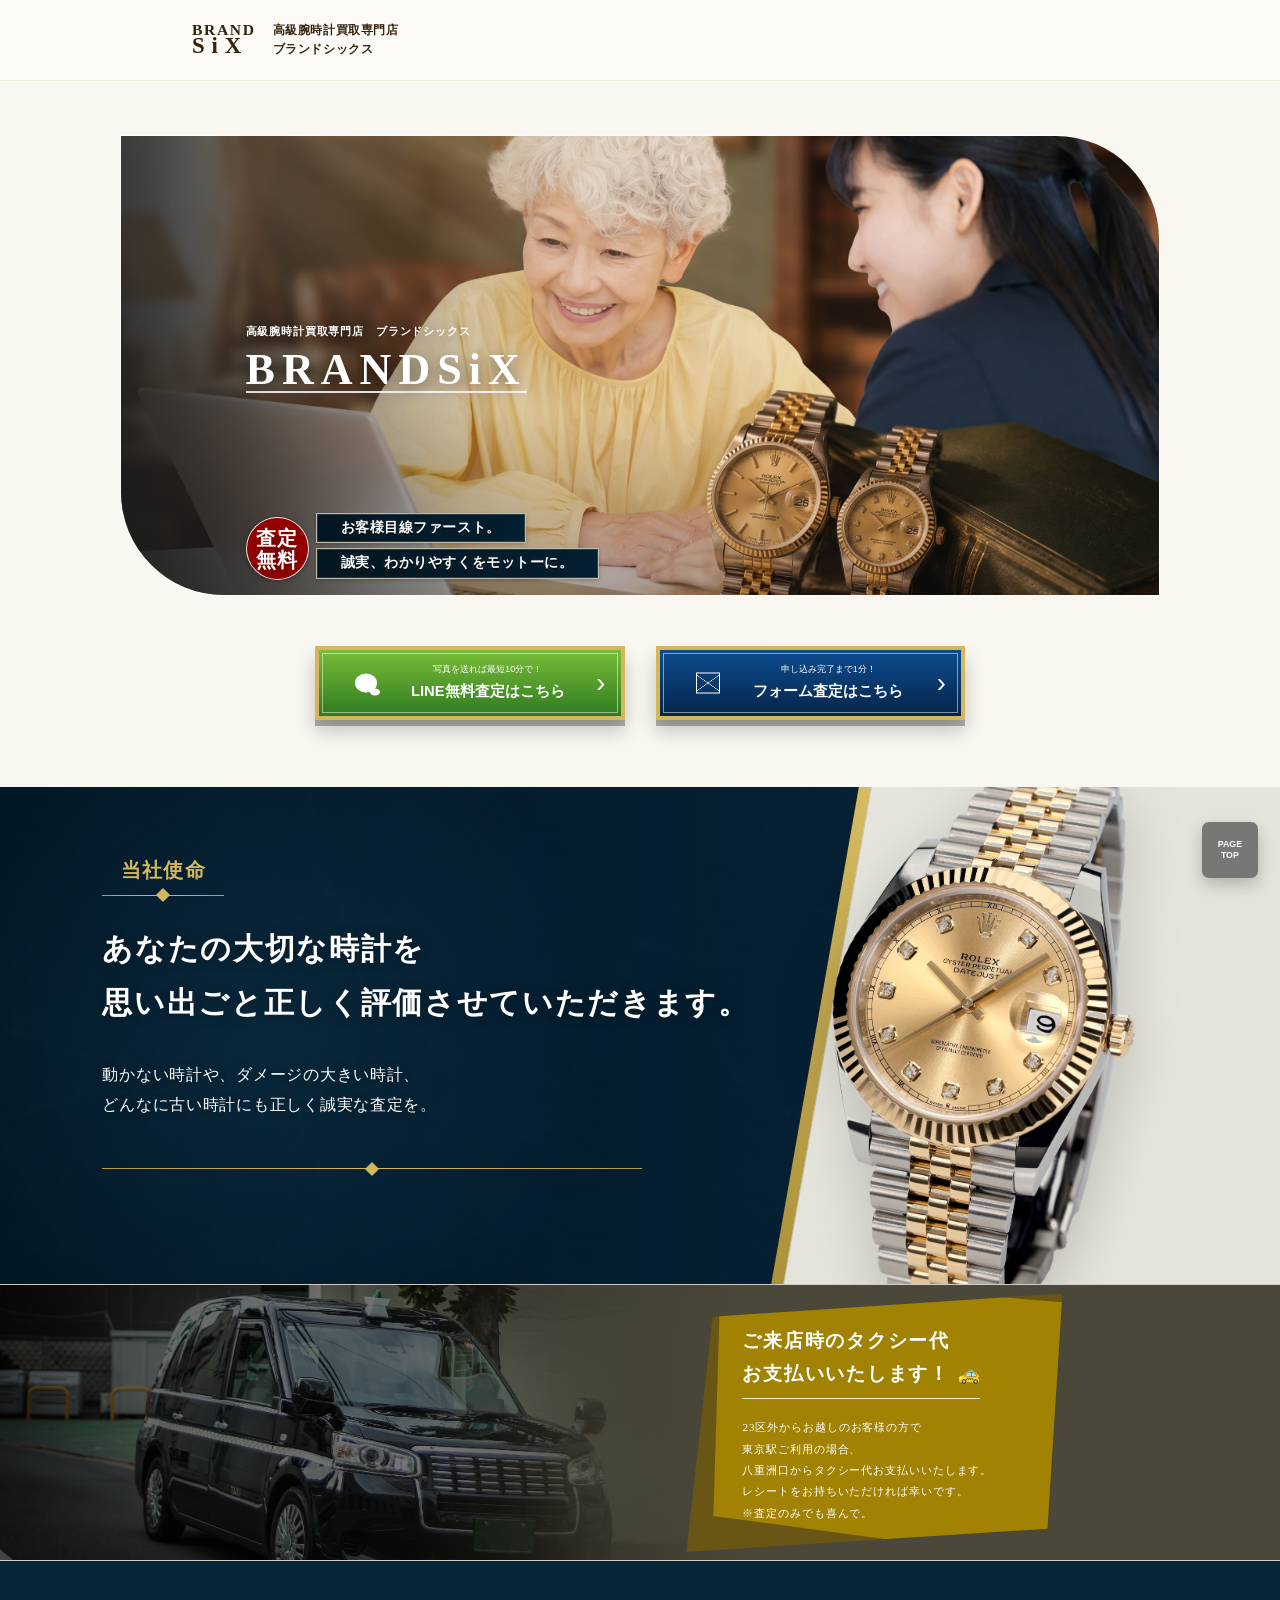
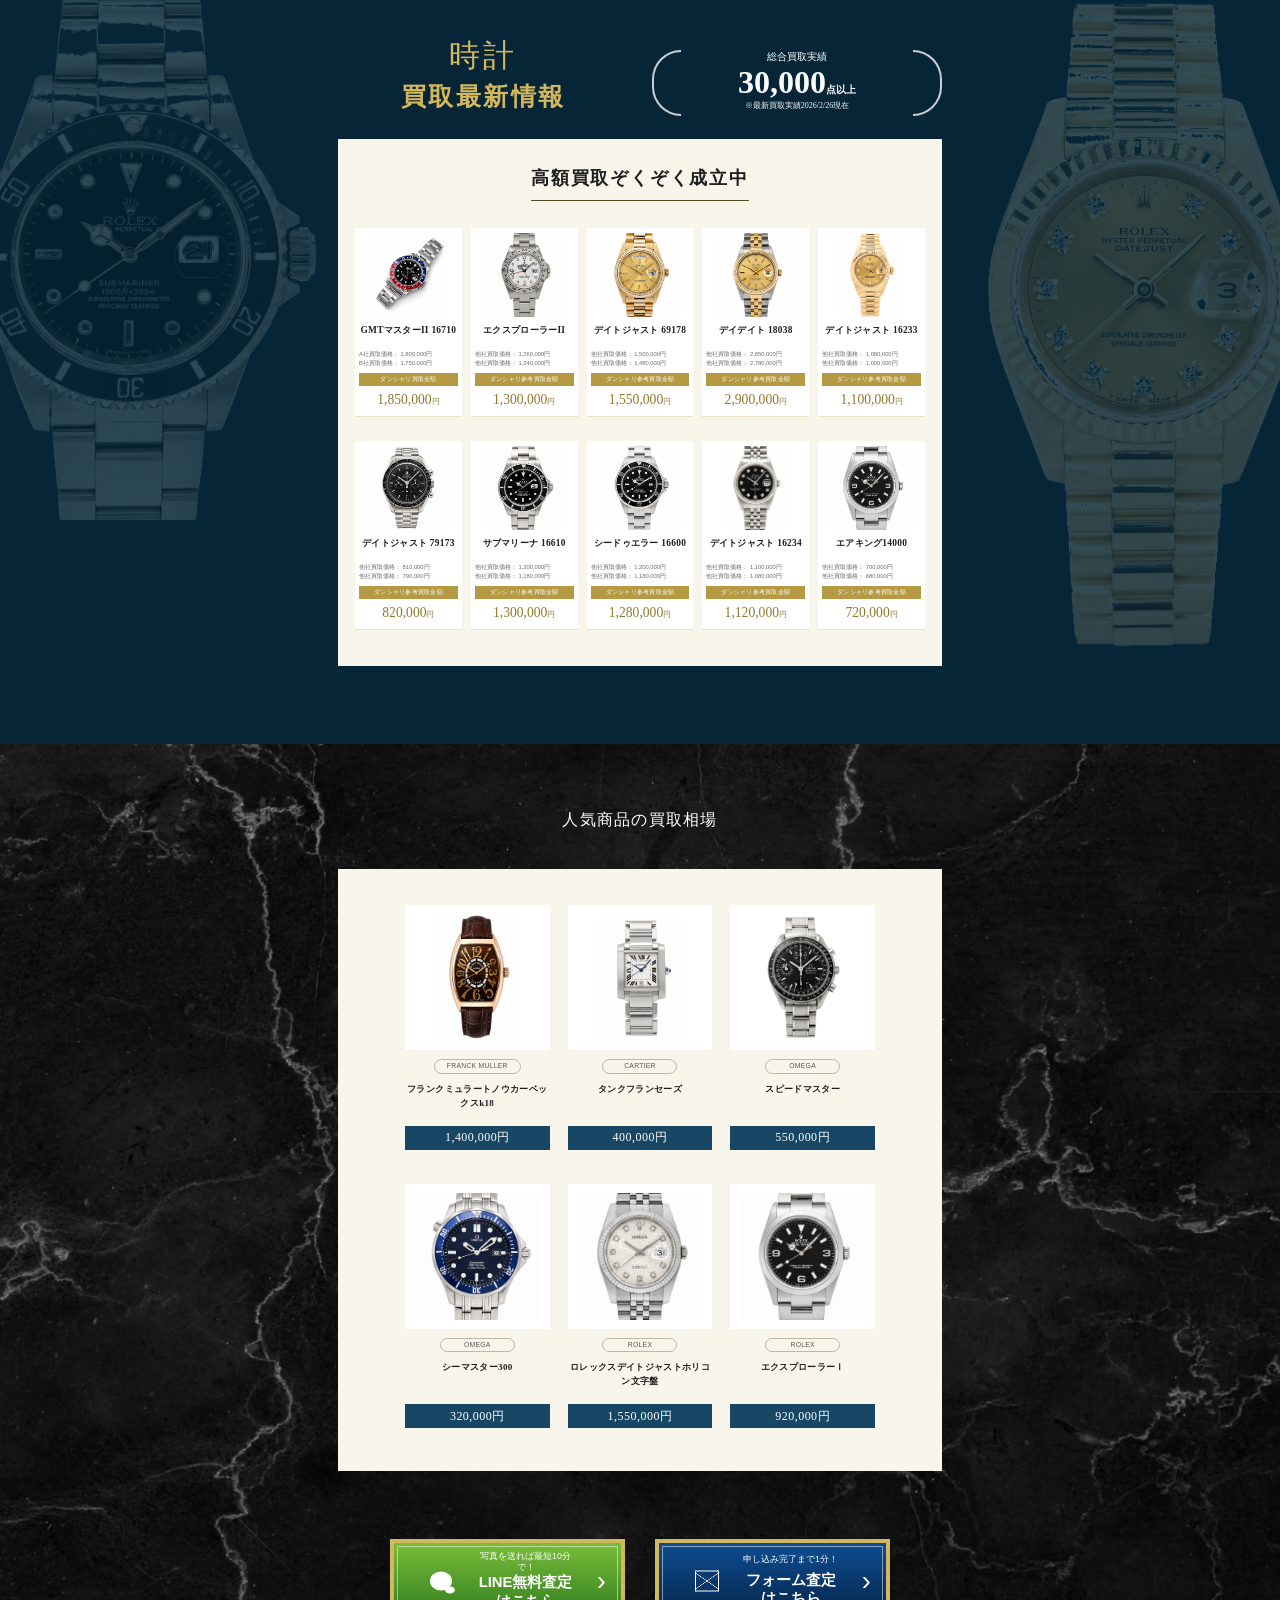
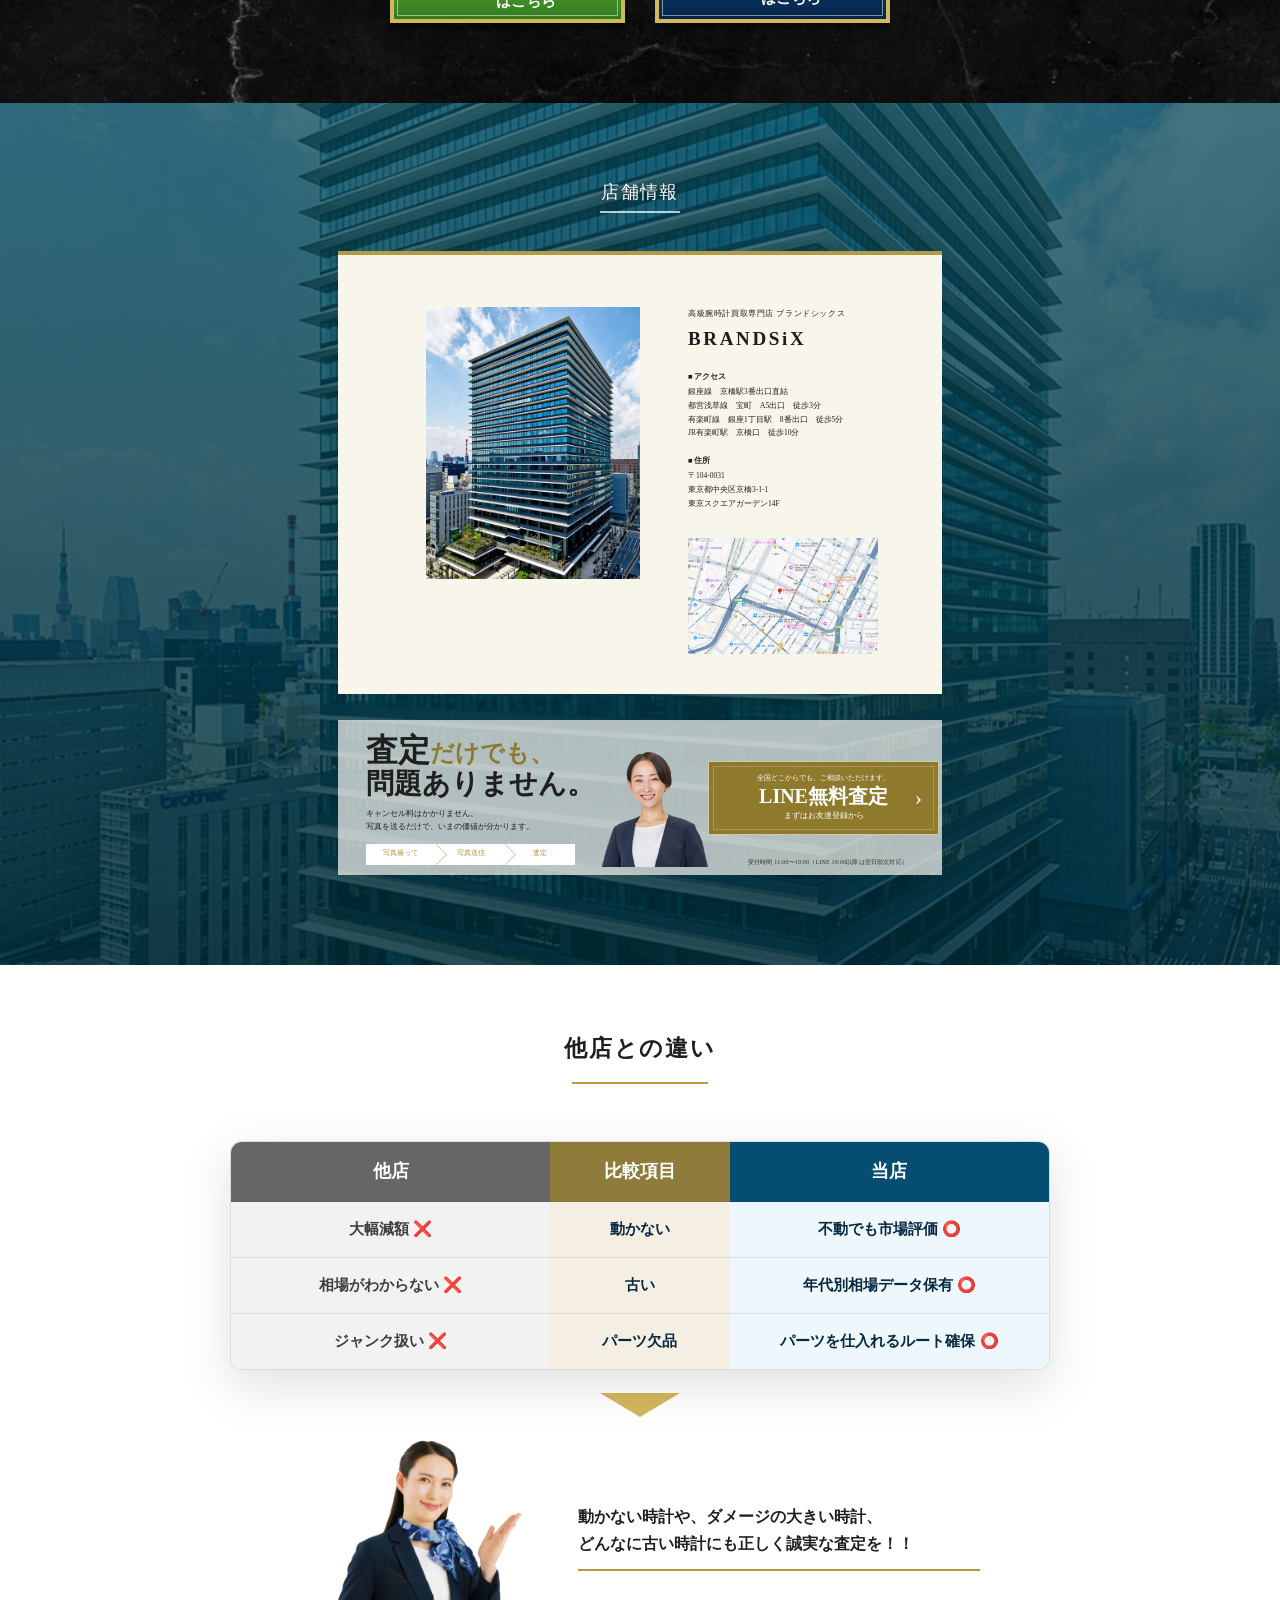
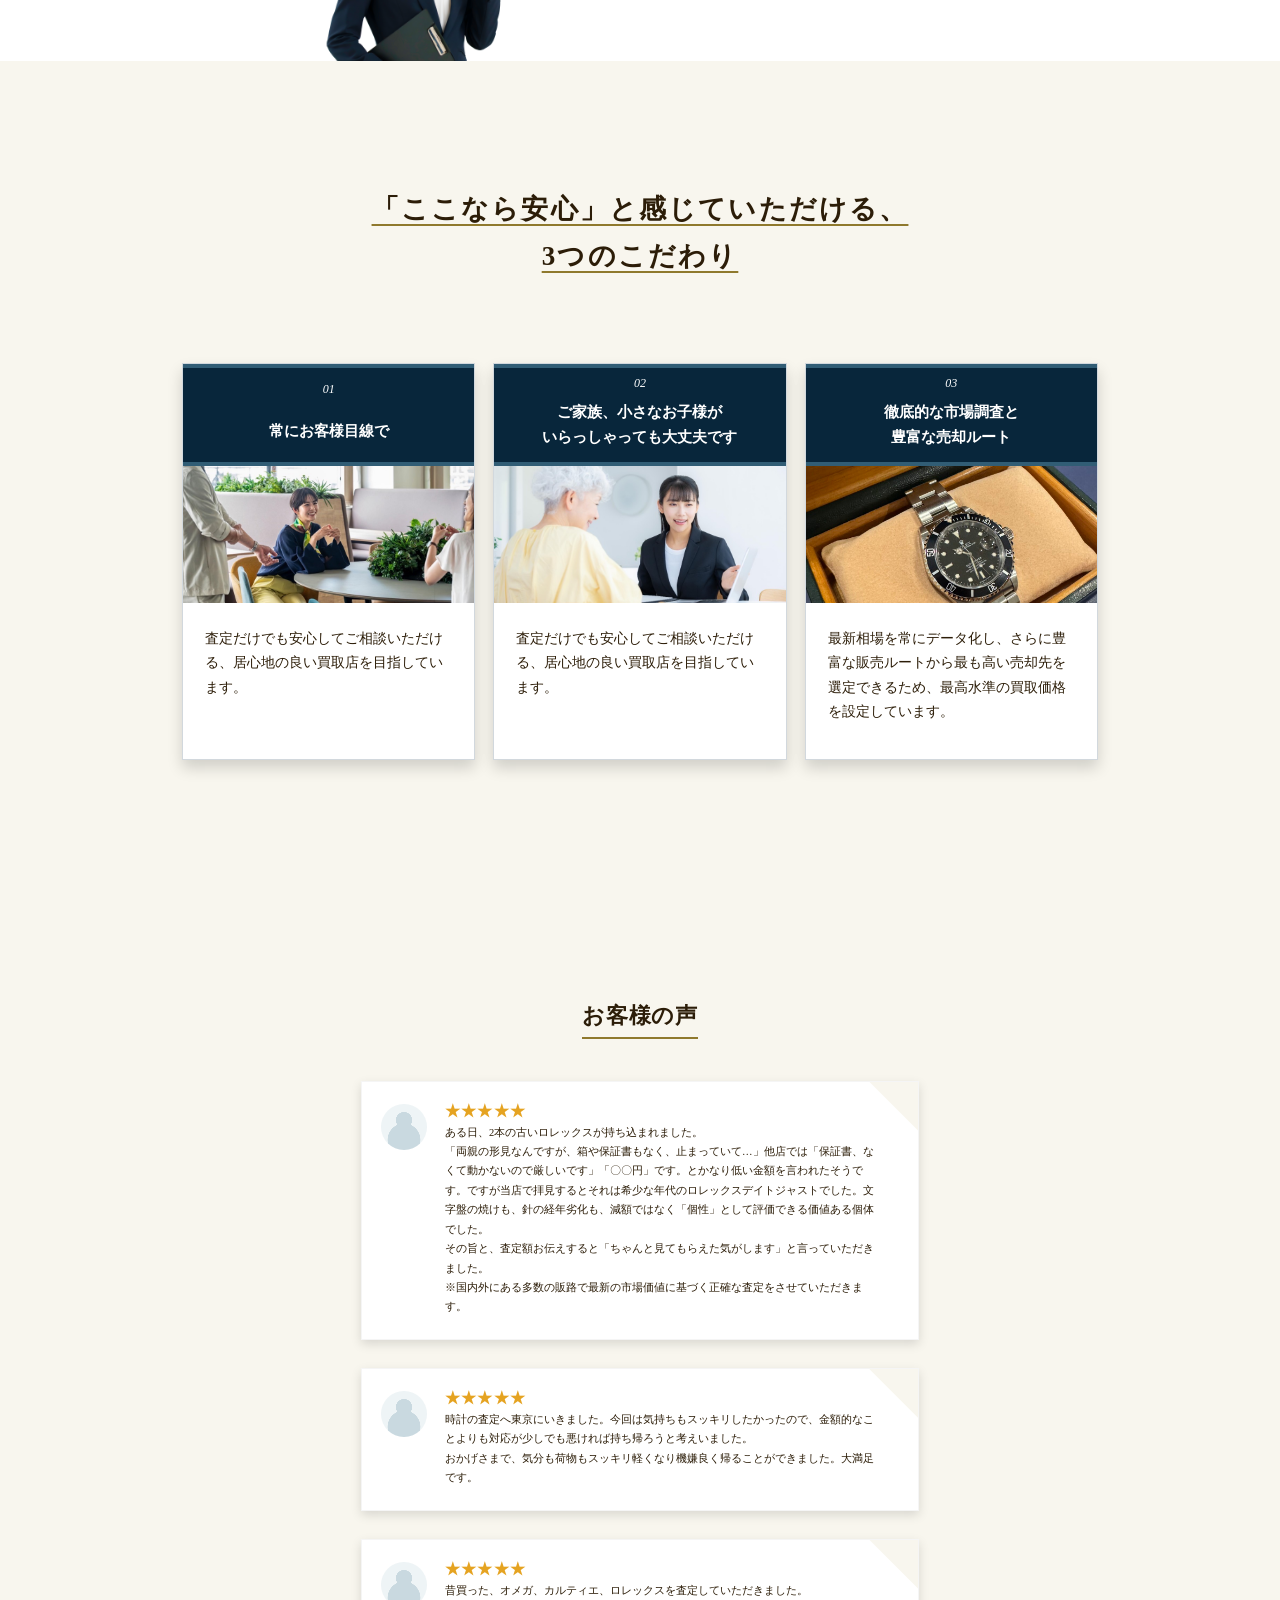
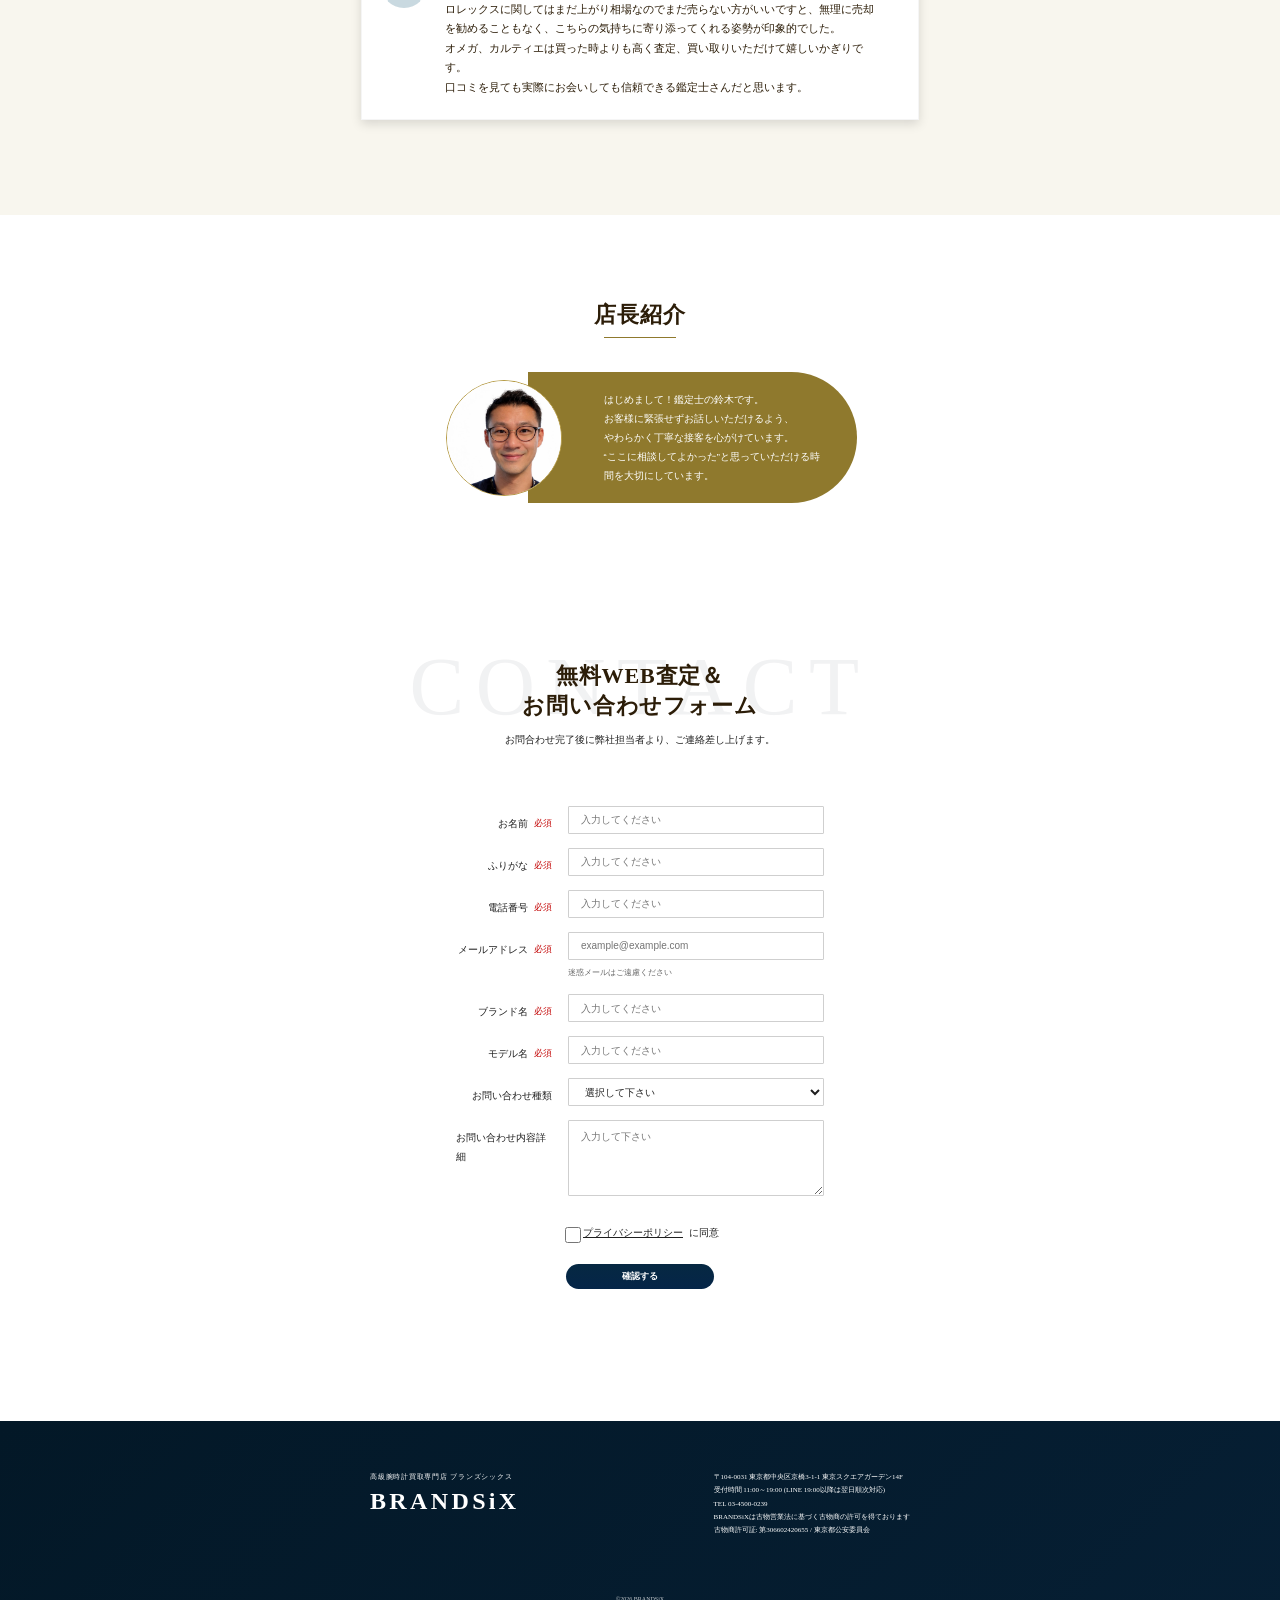
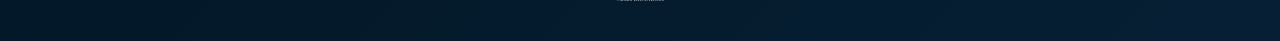
==== commit 9bda6f6f: "Update landing page layout" ====
--- a/index.html
+++ b/index.html
@@ -5,14 +5,17 @@
     <meta name="viewport" content="width=device-width, initial-scale=1">
     <title>BRANDSiX | 高級腕時計買取専門店</title>
     <meta name="description" content="BRANDSiXは東京・京橋の高級腕時計買取専門店です。ロレックス、オメガ、カルティエなどを誠実に査定します。">
-    <link rel="stylesheet" href="./styles.css?v=20260615-03">
+    <link rel="stylesheet" href="./styles.css?v=20260705-01">
   </head>
   <body>
     <header class="site-header">
       <div class="header-inner">
         <a class="brand-logo" href="#top" aria-label="BRANDSiX">
-          <span class="brand-kicker">高級腕時計買取専門店</span>
-          <strong>BRANDSiX</strong>
+          <span class="brand-mark" aria-hidden="true"><span>BRAND</span><span>SiX</span></span>
+          <span class="brand-copy">
+            <span>高級腕時計買取専門店</span>
+            <span>ブランドシックス</span>
+          </span>
         </a>
         <nav class="site-nav" aria-label="ページ内リンク">
           <a href="#strength">当店の強み</a>
@@ -33,12 +36,23 @@
             <p>高級腕時計買取専門店　ブランドシックス</p>
             <h1>BRANDSiX</h1>
             <div class="copy-ribbon">
+              <span class="free-badge">査定<br>無料</span>
               <div>
                 <strong>お客様目線ファースト。</strong>
                 <strong>誠実、わかりやすくをモットーに。</strong>
               </div>
             </div>
           </div>
+        </div>
+        <div class="cta-pair" aria-label="無料査定方法">
+          <a class="cta cta-line" href="https://line.me/ti/p/8QCGM5w3KN" target="_blank" rel="noopener">
+            <small>写真を送れば最短10分で！</small>
+            <strong>LINE無料査定はこちら</strong>
+          </a>
+          <a class="cta cta-form" href="#contact">
+            <small>申し込み完了まで1分！</small>
+            <strong>フォーム査定はこちら</strong>
+          </a>
         </div>
       </section>
 
@@ -58,8 +72,7 @@
         <img src="images/6a2a6cad4ad84fe43d4b8d017589b3fb.png" alt="黒いタクシー">
         <div class="taxi-panel">
           <h2>ご来店時のタクシー代<br>お支払いいたします！</h2>
-          <p>23区外からお越しのお客様の方で東京駅ご利用の場合、八重洲口からタクシー代お支払いいたします。レシートをお持ちいただければ幸いです。※査定のみでも喜んで。</p>
-          <a href="#contact">詳しくはこちら</a>
+          <p>23区外からお越しのお客様の方で<br>東京駅ご利用の場合、<br>八重洲口からタクシー代お支払いいたします。<br>レシートをお持ちいただければ幸いです。<br>※査定のみでも喜んで。</p>
         </div>
       </section>
 
@@ -80,16 +93,16 @@
         <div class="results-board">
           <p class="board-title">高額買取ぞくぞく成立中</p>
           <div class="results-grid">
-            <article><img src="images/0019c6cde6c2bb4e78f0e21c76d7b383.jpg" alt="GMTマスターII 16710"><h3>GMTマスターII 16710</h3><small>2002年 K番</small><strong>1,850,000<span>円</span></strong></article>
-            <article><img src="images/238a733ff326d67ca31fe04338a123ff.jpg" alt="カルティエ タンクフランセーズ"><h3>タンクフランセーズ</h3><small>カルティエ</small><strong>400,000<span>円</span></strong></article>
-            <article><img src="images/875790c1927750bb0f1b5bf33b6f8490.jpg" alt="デイデイト 18038"><h3>デイデイト 18038</h3><small>他社買取価格：2,850,000円</small><strong>2,900,000<span>円</span></strong></article>
-            <article><img src="images/ed3bcad295362e54029b0c42329c7c7a.jpg" alt="デェイトジャスト 69178"><h3>デェイトジャスト 69178</h3><small>他社買取価格：1,500,000円</small><strong>1,550,000<span>円</span></strong></article>
-            <article><img src="images/e54482d72175cadaabc0e58d7bb85202.jpg" alt="デェイトジャスト 16234"><h3>デェイトジャスト 16234</h3><small>他社買取価格：1,080,000円</small><strong>1,120,000<span>円</span></strong></article>
-            <article><img src="images/b4483fbd33320bf750e5a5c474a8ec3f.jpg" alt="サブマリーナ 16610"><h3>サブマリーナ 16610</h3><small>ロレックス</small><strong>1,300,000<span>円</span></strong></article>
-            <article><img src="images/c3289e2856573bd42e70fd6a3a4d8de1.jpg" alt="エアキング14000"><h3>エアキング14000</h3><small>ロレックス</small><strong>720,000<span>円</span></strong></article>
-            <article><img src="images/a81c70ece9b528392dcd117740c2287e.png" alt="オメガ スピードマスター"><h3>スピードマスター</h3><small>オメガ</small><strong>550,000<span>円</span></strong></article>
-            <article><img src="images/69ee2bcf5598cfd5851bb9ab6410db9d.jpg" alt="シードゥエラー 16600"><h3>シードゥエラー 16600</h3><small>A社買取価格：1,800,000円</small><strong>1,280,000<span>円</span></strong></article>
-            <article><img src="images/0b5d1a7dc1aff4c41a14e4e77fd1151f.png" alt="デェイトジャスト 79173"><h3>デェイトジャスト 79173</h3><small>他社買取価格：810,000円</small><strong>820,000<span>円</span></strong></article>
+            <article><img src="images/0019c6cde6c2bb4e78f0e21c76d7b383.jpg" alt="GMTマスターII 16710"><h3>GMTマスターII 16710</h3><p>A社買取価格： 1,800,000円<br>B社買取価格： 1,750,000円</p><small>ダンシャリ買取金額</small><strong>1,850,000<span>円</span></strong></article>
+            <article><img src="images/3d5de371ae59e96db514baba44ea71b6.jpg" alt="エクスプローラーII"><h3>エクスプローラーII</h3><p>他社買取価格： 1,260,000円<br>他社買取価格： 1,240,000円</p><small>ダンシャリ参考買取金額</small><strong>1,300,000<span>円</span></strong></article>
+            <article><img src="images/ed3bcad295362e54029b0c42329c7c7a.jpg" alt="デイトジャスト 69178"><h3>デイトジャスト 69178</h3><p>他社買取価格： 1,500,000円<br>他社買取価格： 1,480,000円</p><small>ダンシャリ参考買取金額</small><strong>1,550,000<span>円</span></strong></article>
+            <article><img src="images/875790c1927750bb0f1b5bf33b6f8490.jpg" alt="デイデイト 18038"><h3>デイデイト 18038</h3><p>他社買取価格： 2,850,000円<br>他社買取価格： 2,780,000円</p><small>ダンシャリ参考買取金額</small><strong>2,900,000<span>円</span></strong></article>
+            <article><img src="images/e54482d72175cadaabc0e58d7bb85202.jpg" alt="デイトジャスト 16233"><h3>デイトジャスト 16233</h3><p>他社買取価格： 1,080,000円<br>他社買取価格： 1,000,000円</p><small>ダンシャリ参考買取金額</small><strong>1,100,000<span>円</span></strong></article>
+            <article><img src="images/0b5d1a7dc1aff4c41a14e4e77fd1151f.png" alt="デイトジャスト 79173"><h3>デイトジャスト 79173</h3><p>他社買取価格： 810,000円<br>他社買取価格： 790,000円</p><small>ダンシャリ参考買取金額</small><strong>820,000<span>円</span></strong></article>
+            <article><img src="images/b4483fbd33320bf750e5a5c474a8ec3f.jpg" alt="サブマリーナ 16610"><h3>サブマリーナ 16610</h3><p>他社買取価格： 1,200,000円<br>他社買取価格： 1,180,000円</p><small>ダンシャリ参考買取金額</small><strong>1,300,000<span>円</span></strong></article>
+            <article><img src="images/69ee2bcf5598cfd5851bb9ab6410db9d.jpg" alt="シードゥエラー 16600"><h3>シードゥエラー 16600</h3><p>他社買取価格： 1,200,000円<br>他社買取価格： 1,180,000円</p><small>ダンシャリ参考買取金額</small><strong>1,280,000<span>円</span></strong></article>
+            <article><img src="images/d262fed6e5d5217ad56c6cf3c63dc7a8.jpg" alt="デイトジャスト 16234"><h3>デイトジャスト 16234</h3><p>他社買取価格： 1,100,000円<br>他社買取価格： 1,080,000円</p><small>ダンシャリ参考買取金額</small><strong>1,120,000<span>円</span></strong></article>
+            <article><img src="images/c3289e2856573bd42e70fd6a3a4d8de1.jpg" alt="エアキング14000"><h3>エアキング14000</h3><p>他社買取価格： 700,000円<br>他社買取価格： 680,000円</p><small>ダンシャリ参考買取金額</small><strong>720,000<span>円</span></strong></article>
           </div>
         </div>
       </section>
@@ -104,9 +117,19 @@
             <article><img src="images/238a733ff326d67ca31fe04338a123ff.jpg" alt="カルティエ"><small>CARTIER</small><h3>タンクフランセーズ</h3><strong>400,000円</strong></article>
             <article><img src="images/a81c70ece9b528392dcd117740c2287e.png" alt="オメガ"><small>OMEGA</small><h3>スピードマスター</h3><strong>550,000円</strong></article>
             <article><img src="images/7bf7302aa123dfc08b73a79e28a78f1b.jpg" alt="オメガ シーマスター300"><small>OMEGA</small><h3>シーマスター300</h3><strong>320,000円</strong></article>
-            <article><img src="images/e54482d72175cadaabc0e58d7bb85202.jpg" alt="ロレックス デイトジャスト"><small>ROLEX</small><h3>ロレックスデイトジャストホリコン文字盤</h3><strong>1,120,000円</strong></article>
-            <article><img src="images/69ee2bcf5598cfd5851bb9ab6410db9d.jpg" alt="エクスプローラーⅠ"><small>ROLEX</small><h3>エクスプローラーⅠ</h3><strong>920,000円</strong></article>
-          </div>
+            <article><img src="images/1bf0fb0ed08ee36a841194d47ed6f1c5.jpg" alt="ロレックス デイトジャスト ホリコン文字盤"><small>ROLEX</small><h3>ロレックスデイトジャストホリコン文字盤</h3><strong>1,550,000円</strong></article>
+            <article><img src="images/c3289e2856573bd42e70fd6a3a4d8de1.jpg" alt="エクスプローラーⅠ"><small>ROLEX</small><h3>エクスプローラーⅠ</h3><strong>920,000円</strong></article>
+          </div>
+        </div>
+        <div class="cta-pair market-ctas" aria-label="無料査定方法">
+          <a class="cta cta-line" href="https://line.me/ti/p/8QCGM5w3KN" target="_blank" rel="noopener">
+            <small>写真を送れば最短10分で！</small>
+            <strong>LINE無料査定はこちら</strong>
+          </a>
+          <a class="cta cta-form" href="#contact">
+            <small>申し込み完了まで1分！</small>
+            <strong>フォーム査定はこちら</strong>
+          </a>
         </div>
       </section>
 
@@ -122,12 +145,9 @@
               <strong class="store-logo">BRANDSiX</strong>
               <dl>
                 <dt>■ アクセス</dt>
+                <dd>銀座線　京橋駅3番出口直結<br>都営浅草線　宝町　A5出口　徒歩3分<br>有楽町線　銀座1丁目駅　8番出口　徒歩5分<br>JR有楽町駅　京橋口　徒歩10分</dd>
+                <dt>■ 住所</dt>
                 <dd>〒104-0031<br>東京都中央区京橋3-1-1<br>東京スクエアガーデン14F</dd>
-              <dd>銀座線 京橋駅3番出口直結<br>都営浅草線 宝町 A5出口 徒歩3分<br>有楽町線 銀座1丁目駅 8番出口 徒歩5分<br>JR有楽町駅 京橋口 徒歩10分</dd>
-              <dt>■ 営業時間</dt>
-              <dd>10:00〜19:00（年中無休）</dd>
-              <dt>■ 店舗への電話はこちらから</dt>
-              <dd><a href="tel:0345000239">03-4500-0239</a></dd>
             </dl>
             <a class="map-image-link" href="https://maps.app.goo.gl/fFSfzwXezVBr6FrN7?g_st=il" target="_blank" rel="noopener">
               <img class="map-image" src="images/df5ce4573d5854aa1e917ae40e5428b1.png" alt="店舗周辺地図">
@@ -138,14 +158,20 @@
         <div class="access-cta-card">
           <div class="access-cta-copy">
             <h3><span class="emphasis">査定</span><span class="normal">だけでも、</span><br>問題ありません。</h3>
-            <p>査定だけでも安心してご相談いただける、<br>居心地の良い買取店を目指しています。</p>
-            <a href="#strength">詳しくはこちら</a>
+            <p>キャンセル料はかかりません。<br>写真を送るだけで、いまの価値が分かります。</p>
+            <div class="access-flow" aria-label="査定の流れ">
+              <span>写真撮って</span>
+              <span>写真送信</span>
+              <span>査定</span>
+            </div>
           </div>
           <img src="images/118d13b3b67934923fea0b4e6bda6301.png" alt="スタッフ">
           <a class="access-line-box" href="https://line.me/ti/p/8QCGM5w3KN" target="_blank" rel="noopener">
-            <small>検査はスマホで簡単24時間受付中</small>
-            <strong>LINE査定はこちら</strong>
-          </a>
+            <small>全国どこからでも、ご相談いただけます。</small>
+            <strong>LINE無料査定</strong>
+            <em>まずはお友達登録から</em>
+          </a>
+          <p class="access-line-note">受付時間 11:00〜19:00（LINE 19:00以降は翌日順次対応）</p>
         </div>
       </section>
 
@@ -163,19 +189,19 @@
           </thead>
           <tbody>
             <tr>
-              <td><span class="compare-text">大幅減額</span><span class="compare-mark compare-no">×</span></td>
-              <th>査定基準</th>
-              <td><span class="compare-text">不動でも市場評価</span><span class="compare-mark compare-yes">○</span></td>
+              <td><span class="compare-text">大幅減額 ❌</span></td>
+              <th>動かない</th>
+              <td><span class="compare-text">不動でも市場評価 ⭕️</span></td>
             </tr>
             <tr>
-              <td><span class="compare-text">ジャンク扱い</span><span class="compare-mark compare-no">×</span></td>
-              <th>データ</th>
-              <td><span class="compare-text">年代別相場データ保有</span><span class="compare-mark compare-yes">○</span></td>
+              <td><span class="compare-text">相場がわからない ❌</span></td>
+              <th>古い</th>
+              <td><span class="compare-text">年代別相場データ保有 ⭕️</span></td>
             </tr>
             <tr>
-              <td><span class="compare-text">相場がわからない</span><span class="compare-mark compare-no">×</span></td>
-              <th>パーツ調達</th>
-              <td><span class="compare-text">パーツを仕入れるルート確保</span><span class="compare-mark compare-yes">○</span></td>
+              <td><span class="compare-text">ジャンク扱い ❌</span></td>
+              <th>パーツ欠品</th>
+              <td><span class="compare-text">パーツを仕入れるルート確保 ⭕️</span></td>
             </tr>
           </tbody>
         </table>
@@ -193,9 +219,9 @@
           <h2>「ここなら安心」と感じていただける、<br>3つのこだわり</h2>
         </div>
         <div class="commitment-grid">
-          <article><span class="commitment-number">01</span><h3>常にお客様目線で</h3><span class="commitment-image"><img src="images/d3e134139ae99d8c663d614ab190bc24.jpg" alt=""></span><p>査定だけでも安心してご相談いただける、居心地の良い買取店を目指しています。</p></article>
-          <article><span class="commitment-number">02</span><h3>ご家族、小さなお子様が<br>いらってしゃっても大丈夫です</h3><span class="commitment-image"><img src="images/1a425adca8248b1da5d451ce5fb15370.jpg" alt=""></span><p>キャンセル料はかかりません。写真を送るだけで、いまの価値が分かります。</p></article>
-          <article><span class="commitment-number">03</span><h3>徹底的な市場調査と<br>豊富な売却ルート</h3><span class="commitment-image"><img src="images/3af51ba4d3f0c24b0bcbe4f1d4ce3b5c.jpg" alt=""></span><p>最新相場を常にデータ化し、さらに豊富な販売ルートから最も高い売却先を選定できるため、最高水準の買取価格を設定しています。</p></article>
+          <article><h3><span class="commitment-number">01</span>常にお客様目線で</h3><span class="commitment-image"><img src="images/d3e134139ae99d8c663d614ab190bc24.jpg" alt=""></span><p>査定だけでも安心してご相談いただける、居心地の良い買取店を目指しています。</p></article>
+          <article><h3><span class="commitment-number">02</span>ご家族、小さなお子様が<br>いらっしゃっても大丈夫です</h3><span class="commitment-image"><img src="images/1a425adca8248b1da5d451ce5fb15370.jpg" alt=""></span><p>査定だけでも安心してご相談いただける、居心地の良い買取店を目指しています。</p></article>
+          <article><h3><span class="commitment-number">03</span>徹底的な市場調査と<br>豊富な売却ルート</h3><span class="commitment-image"><img src="images/3af51ba4d3f0c24b0bcbe4f1d4ce3b5c.jpg" alt=""></span><p>最新相場を常にデータ化し、さらに豊富な販売ルートから最も高い売却先を選定できるため、最高水準の買取価格を設定しています。</p></article>
         </div>
       </section>
 
@@ -215,9 +241,9 @@
           <h2>店長紹介</h2>
         </div>
         <div class="manager-card">
-          <span class="manager-photo"><img src="images/f7ec08efb652332e94d578e74f94f694.jpg" alt="鑑定士 柏木"></span>
+          <span class="manager-photo"><img src="images/f7ec08efb652332e94d578e74f94f694.jpg" alt="鑑定士 鈴木"></span>
           <div>
-            <p>はじめまして！鑑定士の柏木です。<br>お客様に緊張せずお話しいただけるよう、<br>やわらかく丁寧な接客を心がけています。<br>“ここに相談してよかった”<br>と思っていただける時間を<br>大切にしています。</p>
+            <p>はじめまして！鑑定士の鈴木です。<br>お客様に緊張せずお話しいただけるよう、<br>やわらかく丁寧な接客を心がけています。<br>“ここに相談してよかった”と思っていただける時間を大切にしています。</p>
           </div>
         </div>
       </section>
@@ -238,7 +264,7 @@
           <label><span>お問い合わせ種類</span><select name="お問い合わせ種類"><option value="">選択して下さい</option><option>査定</option><option>宅配買取 着払いOK</option><option>店舗への電話はこちらから</option><option>その他</option></select></label>
           <label><span>お問い合わせ内容詳細</span><textarea name="お問い合わせ内容詳細" placeholder="入力して下さい"></textarea></label>
           <label class="agree"><input name="プライバシーポリシー同意" type="checkbox" required><span><a href="./privacy.html" target="_blank">プライバシーポリシー</a>に同意</span></label>
-          <button type="submit">送信する</button>
+          <button type="submit">確認する</button>
         </form>
       </section>
     </main>
--- a/styles.css
+++ b/styles.css
@@ -52,6 +52,7 @@
 .site-header {
   background: var(--paper-light);
   border-bottom: 1px solid rgba(183, 154, 59, 0.16);
+  box-shadow: 0 1.7px 5.1px rgba(0, 0, 0, 0.12);
 }
 
 .header-inner {
@@ -60,36 +61,56 @@
   margin: 0 auto;
   display: flex;
   align-items: center;
-  justify-content: space-between;
+  justify-content: flex-start;
   gap: 30.6px;
 }
 
 .brand-logo {
-  display: grid;
-  gap: 1.7px;
+  display: inline-flex;
+  align-items: center;
+  gap: 17px;
   text-decoration: none;
-  color: var(--ink);
-}
-
-.brand-kicker {
-  font-size: 10.4px;
-  letter-spacing: 0.16em;
-}
-
-.brand-logo strong,
+  color: #35230d;
+}
+
+.brand-mark {
+  display: grid;
+  gap: 1px;
+  font-family: Georgia, "Times New Roman", serif;
+  font-weight: 900;
+  line-height: 0.82;
+  letter-spacing: 0.12em;
+  text-transform: uppercase;
+}
+
+.brand-mark span:first-child {
+  font-size: 15.6px;
+}
+
+.brand-mark span:last-child {
+  font-size: 22.8px;
+  letter-spacing: 0.3em;
+  text-transform: none;
+}
+
+.brand-copy {
+  display: grid;
+  gap: 2px;
+  font-family: var(--sans);
+  font-size: 11.9px;
+  font-weight: 700;
+  line-height: 1.45;
+  letter-spacing: 0.05em;
+}
+
 .footer-logo strong,
 .store-logo {
   font-family: Georgia, "Times New Roman", serif;
   letter-spacing: 0.14em;
 }
 
-.brand-logo strong {
-  font-size: 29.6px;
-  line-height: 1;
-}
-
 .site-nav {
-  display: flex;
+  display: none;
   align-items: center;
   gap: 28.9px;
   font-family: var(--sans);
@@ -116,18 +137,18 @@
 }
 
 .hero {
-  padding: 57.8px 15.3px 78.2px;
+  padding: 54.4px 15.3px 66.3px;
 }
 
 .hero-visual {
   position: relative;
-  width: min(924.8px, 94vw);
-  height: clamp(346.8px, 33vw, 419.1px);
+  width: min(1040px, 84vw);
+  height: clamp(377px, 36vw, 495px);
   margin: 0 auto;
   overflow: hidden;
   border: 1px solid rgba(255, 255, 255, 0.7);
-  border-radius: 0 78.2px 0 78.2px;
-  box-shadow: 0 23.8px 52.7px rgba(20, 13, 4, 0.28);
+  border-radius: 0 104px 0 104px;
+  box-shadow: none;
 }
 
 .hero-photo {
@@ -142,14 +163,14 @@
   position: absolute;
   inset: 0;
   background:
-    linear-gradient(90deg, rgba(0, 0, 0, 0.7), rgba(0, 0, 0, 0.3) 36%, rgba(0, 0, 0, 0.02) 66%),
+    linear-gradient(90deg, rgba(0, 0, 0, 0.34), rgba(0, 0, 0, 0.1) 35%, rgba(0, 0, 0, 0) 66%),
     linear-gradient(0deg, rgba(0, 0, 0, 0.22), transparent 40%);
 }
 
 .hero-copy {
   position: absolute;
-  left: 8%;
-  bottom: 12%;
+  left: 12%;
+  bottom: 3.5%;
   color: #fff;
   text-shadow: 0 2.6px 15.3px rgba(0, 0, 0, 0.5);
 }
@@ -181,8 +202,8 @@
 
 .copy-ribbon {
   position: relative;
-  margin-top: 23.8px;
-  padding-left: 0;
+  margin-top: 120px;
+  padding-left: 70px;
 }
 
 .copy-ribbon div {
@@ -215,20 +236,43 @@
   min-width: 207px;
 }
 
+.free-badge {
+  position: absolute;
+  left: 0;
+  bottom: -1px;
+  z-index: 2;
+  display: grid;
+  place-items: center;
+  width: 63px;
+  height: 63px;
+  border: 1.7px solid rgba(255, 255, 255, 0.9);
+  border-radius: 50%;
+  background: var(--red);
+  color: #fff;
+  text-align: center;
+  font: 800 20.4px/1.08 var(--serif);
+  letter-spacing: 0.04em;
+  filter: drop-shadow(0 1.7px 2.6px rgba(0, 0, 0, 0.3));
+}
+
+.free-badge::before {
+  content: none;
+}
+
 .cta-pair {
-  width: min(841.5px, calc(100% - 27.2px));
-  margin: 44.2px auto 0;
+  width: min(650px, calc(100% - 27.2px));
+  margin: 50.2px auto 0;
   display: grid;
   grid-template-columns: 1fr 1fr;
-  gap: 40.8px;
+  gap: 31px;
 }
 
 .cta {
   position: relative;
-  min-height: 79.9px;
+  min-height: 74px;
   display: grid;
   place-items: center;
-  padding: 10.2px 45.9px 11.9px;
+  padding: 10.2px 46px 11.9px 82px;
   border: 4.3px solid var(--gold-light);
   outline: 1.7px solid rgba(255, 255, 255, 0.5);
   outline-offset: -8.5px;
@@ -240,11 +284,26 @@
 }
 
 .cta::before {
+  content: "";
   position: absolute;
-  left: 27.2px;
+  left: 36px;
   top: 50%;
+  width: 22px;
+  height: 19px;
   transform: translateY(-50%);
-  font-size: 20.8px;
+}
+
+.cta-line::before {
+  border-radius: 50%;
+  background: #fff;
+  box-shadow: 9px 9px 0 -6px #fff;
+}
+
+.cta-form::before {
+  border: 1.7px solid #fff;
+  background:
+    linear-gradient(35deg, transparent 48%, #fff 50%, transparent 52%),
+    linear-gradient(145deg, transparent 48%, #fff 50%, transparent 52%);
 }
 
 .cta::after {
@@ -267,15 +326,16 @@
 .cta small,
 .cta strong {
   display: block;
+  width: 100%;
 }
 
 .cta small {
-  font-size: 10px;
+  font-size: 8.8px;
   line-height: 1.25;
 }
 
 .cta strong {
-  font-size: 18px;
+  font-size: 14.8px;
   line-height: 1.25;
   font-weight: 900;
 }
@@ -390,7 +450,7 @@
 .mission-message h2 {
   max-width: 760px;
   margin: 0;
-  font-size: clamp(28px, 2.62vw, 46px);
+  font-size: clamp(25.2px, 2.36vw, 41.4px);
   line-height: 1.76;
   font-weight: 700;
   letter-spacing: 0.055em;
@@ -434,26 +494,26 @@
 
 .taxi-section {
   position: relative;
-  min-height: clamp(425px, 45vw, 552.5px);
+  min-height: clamp(245px, 21.6vw, 305px);
   display: grid;
   align-items: center;
   overflow: hidden;
-  border-top: 1.7px solid rgba(255, 255, 255, 0.9);
-  border-bottom: 1.7px solid rgba(255, 255, 255, 0.9);
-  background: #161611;
+  border-top: 1px solid rgba(255, 255, 255, 0.72);
+  border-bottom: 1px solid rgba(255, 255, 255, 0.72);
+  background: #4b4839;
 }
 
 .taxi-section > img {
   position: absolute;
   top: 0;
   bottom: 0;
-  left: -10%;
-  width: 85%;
+  left: 0;
+  width: 64%;
   height: 100%;
   max-width: none;
   object-fit: cover;
   object-position: left center;
-  filter: brightness(0.86) contrast(1.06) saturate(0.96);
+  filter: brightness(0.64) contrast(1.02) saturate(0.8);
 }
 
 .taxi-section::after {
@@ -461,106 +521,95 @@
   position: absolute;
   inset: 0;
   background:
-    linear-gradient(90deg, rgba(0, 0, 0, 0.2) 0%, rgba(0, 0, 0, 0.08) 32%, rgba(52, 50, 38, 0.62) 56%, rgba(52, 50, 38, 0.96) 100%),
-    linear-gradient(90deg, transparent 0%, transparent 48%, rgba(52, 50, 38, 0.58) 68%, rgba(52, 50, 38, 0.92) 100%);
+    linear-gradient(90deg, rgba(0, 0, 0, 0.42) 0%, rgba(0, 0, 0, 0.18) 41%, rgba(75, 72, 57, 0.82) 58%, #4b4839 100%);
 }
 
 .taxi-panel {
   position: relative;
   z-index: 1;
-  width: min(491px, calc(100% - 40.8px));
-  min-height: 316.8px;
+  width: min(376px, calc(100% - 40.8px));
+  min-height: 176px;
   margin-left: auto;
-  margin-right: max(9.5vw, 52.7px);
-  padding: 52.3px 39.1px 32.3px 70px;
+  margin-right: max(17vw, 150px);
+  padding: 31px 42px 28px 56px;
   color: #fff;
-  background: rgba(104, 86, 23, 0.92);
-  clip-path: polygon(7% 7%, 100% 0, 95% 100%, 0 90%);
-  box-shadow: 0 15.3px 34px rgba(0, 0, 0, 0.22);
+  background: rgba(108, 88, 20, 0.94);
+  clip-path: polygon(7% 9%, 100% 0, 96% 91%, 0 100%);
+  box-shadow: none;
 }
 
 .taxi-panel::before {
   content: "";
   position: absolute;
-  inset: -20.4px -23.8px -17px 22.1px;
+  inset: -19px -13px -10px 27px;
   z-index: -1;
-  background: rgba(140, 111, 22, 0.9);
-  clip-path: polygon(8% 0, 100% 10%, 92% 100%, 0 86%);
+  background: rgba(169, 137, 0, 0.88);
+  clip-path: polygon(2% 0, 100% 10%, 94% 100%, 0 84%);
 }
 
 .taxi-panel h2 {
-  margin: 0 0 17px;
-  font-size: 20.8px;
-  line-height: 1.55;
-  letter-spacing: 0.03em;
+  width: fit-content;
+  margin: 0 0 18px;
+  padding-bottom: 8px;
+  border-bottom: 1px solid rgba(255, 255, 255, 0.86);
+  font-size: 19.4px;
+  line-height: 1.7;
+  letter-spacing: 0.09em;
+}
+
+.taxi-panel h2::after {
+  content: "🚕";
+  margin-left: 8px;
+  font-family: var(--sans);
+  font-size: 18px;
+  letter-spacing: 0;
 }
 
 .taxi-panel p {
-  margin: 0 0 25.5px;
-  font-size: 12.8px;
-  line-height: 1.85;
-}
-
-.taxi-panel a {
-  display: inline-flex;
-  align-items: center;
-  justify-content: flex-start;
-  min-width: 238px;
-  min-height: 45.9px;
-  border: 1.7px solid rgba(255, 255, 255, 0.9);
-  color: #fff;
-  text-decoration: none;
-  font-size: 13.6px;
-  letter-spacing: 0.1em;
-  padding-left: 35.7px;
-}
-
-.taxi-panel a::after {
-  content: "›";
-  margin-left: auto;
-  padding-left: 22.1px;
-  font-size: 22.4px;
-  line-height: 1;
+  margin: 0;
+  font-size: 11.2px;
+  line-height: 1.9;
+  letter-spacing: 0.08em;
 }
 
 .results-section {
   position: relative;
   overflow: hidden;
-  padding: 100.3px 15.3px 112.2px;
-  background: radial-gradient(circle at center, #0b3654, var(--navy-dark));
+  padding: 61px 15.3px 78px;
+  background: #062638;
   color: #fff;
 }
 
 .results-watch {
-  transform: translateY(-110px);
   position: absolute;
-  top: 0;
+  top: 39px;
   bottom: 0;
-  width: 618.5px;
-  opacity: 0.23;
+  width: 520px;
+  opacity: 0.18;
   background-size: contain;
   background-repeat: no-repeat;
-  background-position: center;
+  background-position: top center;
 }
 
 .left-watch {
-  left: -227.3px;
-  background-image: url("./watch-left-cutout.png");
+  left: -125px;
+  background-image: url("site/watch-left-cutout.png");
 }
 
 .right-watch {
-  right: -235.8px;
-  background-image: url("./watch-right-cutout.png");
+  right: -134px;
+  background-image: url("site/watch-right-cutout.png");
 }
 
 .results-heading {
   position: relative;
   z-index: 1;
-  width: min(765px, 100%);
-  margin: 0 auto 59.5px;
-  display: grid;
-  grid-template-columns: 1fr auto;
-  gap: 61.2px;
+  width: min(604px, 100%);
+  min-height: 117px;
+  margin: 0 auto;
+  display: grid;
+  grid-template-columns: 1fr 1fr;
+  gap: 24px;
   align-items: center;
 }
 
@@ -573,12 +622,12 @@
 }
 
 .results-heading p {
-  font-size: 43.2px;
+  font-size: 31px;
   line-height: 1.1;
 }
 
 .results-heading h2 {
-  font-size: 33.6px;
+  font-size: 25px;
 }
 
 .results-date {
@@ -591,12 +640,11 @@
 }
 
 .results-badge {
-
   position: relative;
   display: grid;
   justify-items: center;
   gap: 0px;
-  padding: 0 47.6px;
+  padding: 0 37px;
   text-align: center;
 }
 
@@ -604,10 +652,10 @@
 .results-badge::after {
   content: "";
   position: absolute;
-  top: 5.1px;
-  width: 34px;
-  height: 83.3px;
-  border: 2.6px solid rgba(255, 255, 255, 0.78);
+  top: 3px;
+  width: 27px;
+  height: 62px;
+  border: 2px solid rgba(255, 255, 255, 0.78);
   border-right: 0;
   border-radius: 849.2px 0 0 849.2px;
 }
@@ -624,42 +672,45 @@
 .results-badge small,
 .results-badge em {
   font-style: normal;
-  font-size: 11.2px;
+  font-size: 8px;
 }
 
 .results-badge strong {
   font-family: Georgia, serif;
-  font-size: 40px;
+  font-size: 32px;
   line-height: 1;
 }
 
 .results-badge span {
-  font-size: 16px;
+  font-size: 10px;
 }
 
 .results-board {
   position: relative;
   z-index: 1;
-  width: min(700.8px, 100%);
+  width: min(604px, 100%);
   margin: 0 auto;
-  padding: 3.8px 41.7px 23.1px;
-  background: #fbf8ee;
+  padding: 22px 17px 36px;
+  background: #f8f5eb;
   color: var(--ink);
-  box-shadow: 0 15.3px 44.2px rgba(0, 0, 0, 0.35);
+  box-shadow: none;
 }
 
 .board-title {
-  margin: 20 0 35.7px;
+  width: fit-content;
+  margin: 0 auto 27px;
+  padding-bottom: 4px;
+  border-bottom: 1px solid #5b4722;
   text-align: center;
-  font-size: 23.2px;
+  font-size: 18px;
   font-weight: 700;
-  letter-spacing: 0.12em;
+  letter-spacing: 0.1em;
 }
 
 .results-grid {
   display: grid;
   grid-template-columns: repeat(5, 1fr);
-  gap: 27.2px 18.7px;
+  gap: 24px 9px;
 }
 
 .results-grid article,
@@ -672,35 +723,52 @@
 
 .results-grid img {
   width: 100%;
-  aspect-ratio: 1 / 1;
+  height: 91px;
+  aspect-ratio: auto;
   object-fit: contain;
-  padding: 8.5px;
+  padding: 5px 7px 2px;
 }
 
 .results-grid h3 {
-  min-height: 37.4px;
-  margin: 8.5px 6.8px 8.5px;
-  font-size: 12px;
-  line-height: 1.42;
+  min-height: 20px;
+  margin: 5px 4px 6px;
+  font-size: 9.4px;
+  line-height: 1.35;
+  letter-spacing: 0.03em;
+}
+
+.results-grid p {
+  margin: 0 4px 5px;
+  color: #696969;
+  text-align: left;
+  font-family: var(--sans);
+  font-size: 5.8px;
+  line-height: 1.55;
+  letter-spacing: 0;
+  white-space: nowrap;
 }
 
 .results-grid small {
-  width: calc(100% - 17px);
-  margin: 0 auto 6.8px;
-  padding: 5.1px;
+  width: calc(100% - 8px);
+  margin: 0 auto 6px;
+  padding: 3px 2px;
   background: var(--gold);
   color: #fff;
-  font-size: 9.6px;
+  font-size: 6.3px;
+  line-height: 1.1;
+  letter-spacing: 0.04em;
 }
 
 .results-grid strong {
   margin-top: auto;
   color: var(--gold-dark);
-  font: 800 15.6px/1.2 Georgia, serif;
+  padding-bottom: 8px;
+  border-bottom: 1px solid rgba(160, 126, 0, 0.22);
+  font: 500 13.6px/1.2 Georgia, serif;
 }
 
 .results-grid strong span {
-  font-size: 11.2px;
+  font-size: 8px;
 }
 
 .section-title {
@@ -743,98 +811,145 @@
 }
 
 .market-section {
-  padding: 98.6px 15.3px 95.2px;
+  padding: 66px 15.3px 80px;
   background:
-    linear-gradient(rgba(0, 0, 0, 0.18), rgba(0, 0, 0, 0.22)),
+    linear-gradient(rgba(0, 0, 0, 0.18), rgba(0, 0, 0, 0.2)),
     #111 url("images/3e08b0cbfc822a1e1a0ffccf5f95e076.jpg") center / cover;
   color: #fff;
 }
 
+.market-section .section-title {
+  width: min(604px, 100%);
+  margin-bottom: 39px;
+}
+
+.market-section .section-title h2 {
+  font-size: 16px;
+  font-weight: 500;
+  letter-spacing: 0.08em;
+}
+
+.market-section .section-title::after {
+  display: none;
+}
+
 .market-board {
-  width: min(780.3px, 100%);
+  width: min(604px, 100%);
   margin: 0 auto;
-  padding: 21.7px;
-  border: 1px solid rgba(255, 255, 255, 0.55);
-  background: #fbf8ee;
-  box-shadow: 0 17px 49.3px rgba(0, 0, 0, 0.48);
+  padding: 36px 67px 43px;
+  border: 0;
+  background: #f8f5eb;
+  box-shadow: none;
 }
 
 .market-grid {
   display: grid;
   grid-template-columns: repeat(3, 1fr);
-  gap: 37.4px 32.3px;
+  gap: 34px 18px;
 }
 
 .market-grid article {
   color: var(--ink);
-  padding: 0 0 17px;
+  padding: 0;
+  background: transparent;
 }
 
 .market-grid img {
   width: 100%;
-  aspect-ratio: 1 / 1;
+  height: 145px;
+  aspect-ratio: auto;
   object-fit: contain;
-  padding: 17px;
+  padding: 9px;
+  background: #fff;
 }
 
 .market-grid small {
   width: fit-content;
-  margin: 0 auto 10.2px;
-  padding: 4.3px 17px;
+  min-width: 75px;
+  margin: 9px auto 9px;
+  padding: 2px 12px;
   border: 1px solid #bfb7a4;
   border-radius: 849.2px;
   color: #555;
-  font: 10.4px/1.45 var(--sans);
+  font: 6.8px/1.25 var(--sans);
+  letter-spacing: 0.04em;
 }
 
 .market-grid h3 {
-  min-height: 42.5px;
-  margin: 0 11.9px 13.6px;
-  font-size: 13.6px;
-  line-height: 1.5;
+  min-height: 32px;
+  margin: 0 0 11px;
+  font-size: 9px;
+  line-height: 1.55;
+  letter-spacing: 0.04em;
 }
 
 .market-grid strong {
   display: grid;
   place-items: center;
-  min-height: 47.6px;
-  margin: 0 15.3px;
-  background: #083b6a;
+  min-height: 24px;
+  margin: 0;
+  background: #174765;
   color: #fff;
-  font: 900 22.4px/1.1 var(--sans);
+  font: 500 12px/1.1 Georgia, serif;
+  letter-spacing: 0.04em;
 }
 
 .market-ctas {
-  margin-top: 49.3px;
+  width: min(500px, calc(100% - 27.2px));
+  margin-top: 68px;
+  gap: 30px;
+}
+
+.market-ctas .cta {
+  min-height: 64px;
+  padding-top: 8px;
+  padding-bottom: 9px;
 }
 
 .access-section {
   position: relative;
-  padding: 100.3px 15.3px 108.8px;
+  padding: 78px 15.3px 90px;
   background:
-    linear-gradient(rgba(6, 40, 66, 0.78), rgba(6, 40, 66, 0.82)),
+    linear-gradient(rgba(9, 74, 89, 0.76), rgba(0, 45, 56, 0.84)),
     url("images/2c9b44454dbc535885b13a4a66a7f8ec.png") center / cover;
 }
 
+.access-section .section-title {
+  width: min(604px, 100%);
+  margin-bottom: 38px;
+}
+
+.access-section .section-title h2 {
+  font-size: 18px;
+  font-weight: 500;
+  letter-spacing: 0.08em;
+}
+
+.access-section .section-title::after {
+  width: 80px;
+  margin-top: 7px;
+  background: rgba(255, 255, 255, 0.72);
+}
+
 .access-card {
-  width: min(838.1px, 100%);
-  margin: 0 auto;
-  padding: 49.3px;
-  border-top: 6.8px solid var(--gold);
-  background: #fbf8ee;
-  box-shadow: 0 18.7px 52.7px rgba(0, 0, 0, 0.38);
+  width: min(604px, 100%);
+  margin: 0 auto 26px;
+  padding: 52px 64px 30px 88px;
+  border-top: 4px solid var(--gold);
+  background: #f8f5eb;
+  box-shadow: none;
 }
 
 .access-main {
   display: grid;
-  grid-template-columns: minmax(374px, 0.98fr) 1fr;
-  gap: 26px;
+  grid-template-columns: 214px 1fr;
+  gap: 48px;
   align-items: start;
 }
 
 .building-photo {
   width: 100%;
-  height: 527px;
+  height: 272px;
   object-fit: cover;
 }
 
@@ -843,19 +958,20 @@
 }
 
 .store-kicker {
-  margin: 0 0 8.5px;
-  font-size: 12.4px;
+  margin: 0 0 8px;
+  font-size: 7.5px;
+  letter-spacing: 0.08em;
 }
 
 .store-logo {
   display: block;
-  margin-bottom: 28.9px;
-  font-size: 32.8px;
+  margin-bottom: 22px;
+  font-size: 19px;
   line-height: 1;
 }
 
 .access-text dl {
-  transform: translateY(-15px);
+  transform: none;
 }
 
 .access-text dd {
@@ -863,14 +979,14 @@
 }
 
 .access-text dt {
-  margin-top: 5px;
+  margin-top: 14px;
   font-weight: 800;
-  font-size: 14.4px;
+  font-size: 7.5px;
 }
 
 .access-text dd {
-  font-size: 13.6px;
-  line-height: 1.5;
+  font-size: 7.5px;
+  line-height: 1.85;
 }
 
 .access-text > a {
@@ -881,15 +997,21 @@
 }
 
 .map-image {
-  width: min(442px, 100%);
-  height: 221px;
+  width: min(218px, 100%);
+  height: 116px;
   object-fit: cover;
-  border: 1px solid var(--line);
+  border: 0;
 }
 
 .map-image-link {
   display: block;
-  width: min(442px, 100%);
+  width: min(218px, 100%);
+  margin-top: 14px;
+}
+
+.access-text > .map-image-link {
+  margin-top: 14px;
+  font-weight: 400;
 }
 
 .map-image-link .map-image {
@@ -898,21 +1020,25 @@
 }
 
 .access-cta-card {
-  width: min(838.1px, calc(100% - 56px));
-  min-height: 250px;
-  margin: 28px auto 0;
-  display: grid;
-  grid-template-columns: minmax(300px, 1fr) minmax(130px, 180px) 300px;
-  gap: clamp(12px, 1.6vw, 18px);
+  position: relative;
+  width: min(604px, 100%);
+  min-height: 132px;
+  margin: 0 auto;
+  display: grid;
+  grid-template-columns: 250px 92px 1fr;
+  gap: 0;
   align-items: center;
-  padding: 18px clamp(24px, 3vw, 32px);
-  background: #fbf8ee;
-  box-shadow: 0 15.3px 37.4px rgba(0, 0, 0, 0.28);
+  padding: 12px 34px 10px 28px;
+  overflow: hidden;
+  background:
+    linear-gradient(rgba(251, 249, 244, 0.7), rgba(251, 249, 244, 0.7)),
+    url("images/049c77f423e08a216776ca12e6f7ad4e.jpg") center / cover;
+  box-shadow: none;
 }
 
 .access-cta-copy h3 {
-  margin: 0 0 12px;
-  font-size: clamp(22px, 4.2vw, 34px);
+  margin: 0 0 9px;
+  font-size: 28px;
   line-height: 1.12;
   white-space: nowrap;
 }
@@ -928,33 +1054,50 @@
 }
 
 .access-cta-copy p {
-  margin: 0 0 11px;
+  margin: 0 0 10px;
   max-width: 420px;
-  font-size: 13px;
+  font-size: 7.5px;
   line-height: 1.7;
   white-space: nowrap;
 }
 
-.access-cta-copy a {
-  display: inline-flex;
-  min-width: 180px;
-  min-height: 44px;
+.access-flow {
+  display: flex;
   align-items: center;
-  justify-content: center;
-  border: 1.7px solid var(--ink);
-  text-decoration: none;
-  font-size: 11px;
+  width: 209px;
+  height: 21px;
+  background: #fff;
+  color: #b08f2f;
+  font-size: 7px;
+}
+
+.access-flow span {
+  position: relative;
+  flex: 1;
+  display: grid;
+  place-items: center;
+}
+
+.access-flow span + span::before {
+  content: "";
+  position: absolute;
+  left: -7px;
+  width: 14px;
+  height: 14px;
+  border-top: 1px solid #d7caa6;
+  border-right: 1px solid #d7caa6;
+  transform: rotate(45deg);
 }
 
 .access-cta-card img {
   align-self: end;
   justify-self: start;
-  width: 240px;
+  width: 178px;
   max-width: none;
-  height: 230px;
+  height: 132px;
   object-fit: cover;
-  object-position: center top;
-  transform: translate(-90px, -32px) scale(1.18);
+  object-position: center 0%;
+  transform: translate(-58px, 2px);
   transform-origin: center top;
 }
 
@@ -962,12 +1105,17 @@
   position: relative;
   display: grid;
   place-items: center;
-  min-height: 120px;
-  width: 300px;
-  height: 90px;
+  align-self: center;
+  justify-self: end;
+  min-height: 74px;
+  width: 231px;
+  height: 74px;
   margin-bottom: 0;
   transform: none;
-  padding: 30px 58px 28px 40px;
+  padding: 12px 31px 12px;
+  border: 1px solid rgba(255, 255, 255, 0.6);
+  outline: 1px solid rgba(255, 255, 255, 0.22);
+  outline-offset: -6px;
   background: var(--gold-dark);
   color: #fff;
   text-align: center;
@@ -981,10 +1129,10 @@
 .access-line-box::after {
   content: "›";
   position: absolute;
-  right: 26px;
+  right: 16px;
   top: 50%;
-  transform: translateY(-10%);
-  font-size: 40px;
+  transform: translateY(-50%);
+  font-size: 22px;
 }
 
 .access-line-box small,
@@ -993,14 +1141,29 @@
 }
 
 .access-line-box small {
-  font-size: 12.8px;
+  font-size: 7px;
   line-height: 1.35;
 }
 
 .access-line-box strong {
   white-space: nowrap;
-  font-size: 23px;
+  font-size: 20px;
   line-height: 1.22;
+}
+
+.access-line-box em {
+  font-style: normal;
+  font-size: 8px;
+}
+
+.access-line-note {
+  position: absolute;
+  right: 34px;
+  bottom: 6px;
+  margin: 0;
+  color: #3a3322;
+  font-size: 6px;
+  letter-spacing: 0.03em;
 }
 
 .taxi-fare-note {
@@ -1044,13 +1207,13 @@
 }
 
 .compare-section {
-  padding: 69.7px 15.3px 74.8px;
+  padding: 69.7px 15.3px 0;
   background: #fff;
 }
 
 .compare-section .section-title h2 {
   font-size: clamp(21.2px, 4vw, 23.2px);
-  font-weight: 900;
+  font-weight: 700;
 }
 
 .compare-table {
@@ -1070,28 +1233,30 @@
 .compare-table td {
   padding: 16px 18px;
   border-bottom: 1px solid rgba(5, 50, 76, 0.12);
-  font-family: var(--sans);
-  font-weight: 900;
+  font-family: "Hiragino Sans", "Yu Gothic", "YuGothic", sans-serif;
+  font-weight: 600;
   line-height: 1.45;
+  text-align: center;
 }
 
 .compare-table thead th {
   color: #fff;
-  text-align: center;
   font-size: 18px;
+  font-weight: 700;
 }
 
 .compare-table tbody th {
   width: 22%;
   background: #f4efe2;
   color: var(--navy);
-  text-align: center;
   font-size: 15.2px;
+  font-weight: 600;
 }
 
 .compare-table tbody td {
   width: 39%;
   font-size: 15.2px;
+  font-weight: 600;
 }
 
 .compare-table tbody tr:last-child th,
@@ -1122,31 +1287,29 @@
 }
 
 .compare-mark {
-  flex: 0 0 28px;
-  float: right;
-  display: inline-grid;
-  place-items: center;
-  width: 28px;
-  height: 28px;
-  margin-left: 12px;
-  border-radius: 50%;
-  color: #fff;
+  display: inline;
+  width: auto;
+  height: auto;
+  margin-left: 6px;
+  color: #b31919;
   font-size: 17px;
+  font-weight: 700;
   line-height: 1;
 }
 
 .compare-no {
-  background: #9b1c1c;
+  background: transparent;
 }
 
 .compare-yes {
-  background: var(--gold-dark);
+  background: transparent;
+  color: #b31919;
 }
 
 .compare-text {
   display: inline-block;
   min-width: 0;
-  max-width: calc(100% - 44px);
+  max-width: none;
   vertical-align: middle;
 }
 
@@ -1197,50 +1360,81 @@
 }
 
 .commitment-section {
-  padding: 95.2px 15.3px 105.4px;
+  padding: 125px 15.3px 170px;
+  background: #f8f6ee;
+}
+
+.commitment-section .section-title {
+  margin-bottom: 82px;
+}
+
+.commitment-section .section-title h2 {
+  display: inline;
+  color: #2c1d08;
+  font-size: 27px;
+  font-weight: 800;
+  line-height: 1.75;
+  letter-spacing: 0.08em;
+  text-decoration: underline;
+  text-decoration-color: var(--gold-dark);
+  text-decoration-thickness: 1.5px;
+  text-underline-offset: 6px;
+}
+
+.commitment-section .section-title::after {
+  display: none;
 }
 
 .commitment-grid {
-  width: min(838.1px, 100%);
+  width: min(916px, 100%);
   margin: 0 auto;
   display: grid;
-  grid-template-columns: repeat(3, 1fr);
-  gap: 30.6px;
+  grid-template-columns: repeat(3, minmax(0, 1fr));
+  gap: 18px;
 }
 
 .commitment-grid article {
   position: relative;
+  min-width: 0;
+  display: flex;
+  flex-direction: column;
   background: #fff;
-  border: 1px solid var(--line);
-  box-shadow: 0 10.2px 23.8px rgba(0, 0, 0, 0.08);
+  border: 1px solid rgba(6, 40, 66, 0.18);
+  box-shadow: 0 8px 14px rgba(0, 0, 0, 0.16);
 }
 
 .commitment-number {
   display: block;
-  padding: 10.2px 15.3px 0;
-  background: var(--navy);
-  color: var(--gold-light);
+  margin-bottom: 9px;
+  padding: 0;
+  border: 0;
+  background: transparent;
+  color: #fff;
   text-align: center;
-  font: 800 18.4px/1 Georgia, serif;
+  font: italic 12px/1 Georgia, serif;
 }
 
 .commitment-grid h3 {
-  min-height: 68px;
+  width: 100%;
+  height: 102px;
   display: grid;
   place-items: center;
   margin: 0;
-  padding: 10.2px 15.3px 12.8px;
-  background: var(--navy);
+  padding: 8px 15px 11px;
+  border-top: 4px solid #315d75;
+  border-bottom: 4px solid #315d75;
+  background: #08263b;
   color: #fff;
   text-align: center;
-  font-size: 14px;
-  line-height: 1.55;
+  font-size: 15px;
+  font-weight: 700;
+  line-height: 1.65;
 }
 
 .commitment-image {
   display: block;
   width: 100%;
-  height: 221px;
+  height: 137px;
   overflow: hidden;
 }
 
@@ -1249,46 +1443,76 @@
   width: 100%;
   height: 100%;
   object-fit: cover;
-  transform: scale(1.28);
+  object-position: center center;
+  transform: none;
   transform-origin: center;
 }
 
 .commitment-grid article:nth-child(1) .commitment-image img {
-  transform: translateX(-34px) scale(1.28);
+  object-position: 52% 50%;
+  transform: scale(1.05);
+}
+
+.commitment-grid article:nth-child(2) .commitment-image img {
+  object-position: 51% 50%;
+  transform: scale(1.04);
 }
 
 .commitment-grid article:nth-child(3) .commitment-image img {
-  transform: scale(1.04);
+  object-position: 59% 49%;
+  transform: scale(1.02);
 }
 
 .commitment-grid p {
+  flex: 1;
   margin: 0;
-  padding: 27.2px 27.2px 32.3px;
-  font-size: 13.6px;
+  padding: 24px 22px 34px;
+  color: #2c1d08;
+  font-size: 14px;
+  line-height: 1.75;
 }
 
 .voices-section {
-  padding: 91.8px 15.3px 105.4px;
-  background: var(--paper);
+  padding: 72px 15.3px 95px;
+  background: #f8f6ee;
+}
+
+.voices-section .section-title {
+  margin-bottom: 42px;
+}
+
+.voices-section .section-title h2 {
+  color: #2c1d08;
+  font-size: 22px;
+  font-weight: 700;
+  letter-spacing: 0.04em;
+}
+
+.voices-section .section-title::after {
+  width: 116px;
+  height: 1.5px;
+  margin-top: 8px;
+  background: var(--gold-dark);
 }
 
 .voice-list {
-  width: min(780.3px, 100%);
+  width: min(558px, 100%);
   margin: 0 auto;
   display: grid;
-  gap: 40.8px;
+  gap: 28px;
 }
 
 .voice-list article {
   position: relative;
   display: grid;
-  grid-template-columns: 88.4px 1fr;
-  gap: 32.3px;
+  grid-template-columns: 46px 1fr;
+  gap: 18px;
   align-items: start;
-  min-height: 178.5px;
-  padding: 35.7px 59.5px 35.7px 44.2px;
+  min-height: 124px;
+  padding: 22px 42px 22px 19px;
   background: #fff;
-  box-shadow: 0 8.5px 22.1px rgba(0, 0, 0, 0.09);
+  border: 1px solid rgba(0, 0, 0, 0.04);
+  box-shadow: 0 4px 10px rgba(0, 0, 0, 0.13);
 }
 
 .voice-list article::after {
@@ -1296,15 +1520,15 @@
   position: absolute;
   top: 0;
   right: 0;
-  width: 74.8px;
-  height: 74.8px;
-  background: var(--paper);
+  width: 49px;
+  height: 49px;
+  background: #f8f6ee;
   clip-path: polygon(100% 0, 0 0, 100% 100%);
 }
 
 .avatar {
-  width: 81.6px;
-  height: 81.6px;
+  width: 46px;
+  height: 46px;
   border-radius: 50%;
   background:
     radial-gradient(circle at 50% 35%, #c9d9e0 0 21%, transparent 22%),
@@ -1314,29 +1538,49 @@
 
 .voice-list strong {
   display: block;
-  margin-bottom: 13.6px;
+  margin-bottom: 4px;
   color: #e5a321;
-  font-size: 22.4px;
-  letter-spacing: 0.16em;
+  font-size: 15px;
+  line-height: 1;
+  letter-spacing: 0.08em;
 }
 
 .voice-list p {
   margin: 0;
-  font-size: 13.6px;
-  line-height: 2;
+  color: #2c1d08;
+  font-size: 10.5px;
+  line-height: 1.85;
 }
 
 .manager-section {
-  padding: 91.8px 15.3px 112.2px;
+  padding: 86px 15.3px 104px;
   background: #fff;
   background-image: none;
 }
 
+.manager-section .section-title {
+  margin-bottom: 34px;
+}
+
+.manager-section .section-title h2 {
+  color: #2c1d08;
+  font-size: 22px;
+  font-weight: 700;
+  letter-spacing: 0.04em;
+}
+
+.manager-section .section-title::after {
+  width: 72px;
+  height: 1.5px;
+  margin-top: 8px;
+  background: var(--gold-dark);
+}
+
 .manager-card {
-  width: min(820px, 100%);
+  width: min(433px, 100%);
   margin: 0 auto;
   display: grid;
-  grid-template-columns: 246.5px 1fr;
+  grid-template-columns: 112px 1fr;
   gap: 0;
   align-items: center;
 }
@@ -1345,11 +1589,11 @@
   position: relative;
   z-index: 2;
   display: block;
-  transform: translateX(100px);
-  width: 246.5px;
-  height: 246.5px;
+  transform: translateX(22px);
+  width: 116px;
+  height: 116px;
   overflow: hidden;
-  border: 3.4px solid var(--gold);
+  border: 1.2px solid var(--gold);
   border-radius: 50%;
   background: #fff;
 }
@@ -1359,18 +1603,18 @@
   width: 100%;
   height: 100%;
   object-fit: cover;
-  object-position: 82% 42%;
-  transform: translate(-20px, 8px) scale(1.15);
+  object-position: 58% 38%;
+  transform: scale(1.08);
   transform-origin: center;
 }
 
 .manager-card div {
-  min-height: 224px;
-  margin-left: -28.9px;
+  min-height: 118px;
+  margin-left: -8px;
   display: grid;
   align-content: center;
-  padding: 26.3px 38px 37.4px 182px;
-  border-radius: 0 849.2px 849.2px 0;
+  padding: 18px 36px 18px 76px;
+  border-radius: 0 70px 70px 0;
   background: var(--gold-dark);
   color: #fff;
 }
@@ -1384,18 +1628,18 @@
 .manager-card p {
   margin: 0;
   color: #fff;
-  font: 800 16px/1.9 var(--sans);
+  font: 500 9.5px/2 var(--sans);
 }
 
 .contact-section {
   position: relative;
   isolation: isolate;
-  padding: 100.3px 15.3px 117.3px;
+  padding: 54px 15.3px 132px;
   background: #fff;
 }
 
 .contact-title {
-  margin-bottom: 52.7px;
+  margin-bottom: 56px;
 }
 
 .contact-title::before {
@@ -1404,28 +1648,40 @@
   z-index: -1;
   pointer-events: none;
   left: 50%;
-  top: -70px;
+  top: -54px;
   transform: translateX(-50%);
   color: rgba(3, 24, 39, 0.055);
   font-family: Georgia, serif;
-  font-size: clamp(72px, 13vw, 160px);
+  font-size: clamp(56px, 8vw, 82px);
   letter-spacing: 0.14em;
   white-space: nowrap;
 }
 
+.contact-title h2 {
+  color: #2c1d08;
+  font-size: 22px;
+  font-weight: 700;
+  line-height: 1.35;
+  letter-spacing: 0.04em;
+}
+
+.contact-title::after {
+  display: none;
+}
+
 .contact-title small {
   display: block;
-  margin-top: 13.6px;
-  font-size: 11.2px;
+  margin-top: 11px;
+  font-size: 9.5px;
 }
 
 form {
   position: relative;
   z-index: 2;
-  width: min(697px, 100%);
+  width: min(368px, 100%);
   margin: 0 auto;
   display: grid;
-  gap: 17px;
+  gap: 14px;
 }
 
 .contact-section form label,
@@ -1439,8 +1695,8 @@
 
 label {
   display: grid;
-  grid-template-columns: 178.5px 1fr;
-  gap: 20.4px;
+  grid-template-columns: 96px 1fr;
+  gap: 16px;
   align-items: start;
   font-family: var(--sans);
   color: var(--ink);
@@ -1453,28 +1709,28 @@
 label > span {
   display: flex;
   justify-content: flex-end;
-  gap: 7.7px;
-  padding-top: 11.9px;
-  font-size: 12.8px;
+  gap: 6px;
+  padding-top: 9px;
+  font-size: 9.5px;
 }
 
 label em {
   color: var(--required);
   font-style: normal;
-  font-size: 10.4px;
+  font-size: 8.5px;
 }
 
 input,
 select,
 textarea {
   width: 100%;
-  min-height: 48px;
+  min-height: 28px;
   border: 1px solid #cfcfcf;
   border-radius: 1px;
   background: #fff;
-  padding: 0 16px;
+  padding: 0 12px;
   color: var(--ink);
-  font: 13.6px/1.5 var(--sans);
+  font: 10px/1.5 var(--sans);
 }
 
 input:focus,
@@ -1485,29 +1741,29 @@
 }
 
 textarea {
-  min-height: 153px;
-  padding-top: 12.8px;
+  min-height: 76px;
+  padding-top: 8px;
   resize: vertical;
 }
 
 .field-stack small,
 label small {
   display: block;
-  margin-top: 6.8px;
+  margin-top: 5px;
   color: #666;
-  font-size: 9.6px;
+  font-size: 7.8px;
 }
 
 .agree {
-  grid-template-columns: 23.8px auto;
+  grid-template-columns: 16px auto;
   justify-content: center;
-  gap: 10.2px;
-  margin-top: 35.7px;
+  gap: 6px;
+  margin-top: 14px;
 }
 
 .agree input {
-  width: 22.1px;
-  min-height: 22.1px;
+  width: 16px;
+  min-height: 16px;
 }
 
 .agree span {
@@ -1520,30 +1776,31 @@
 }
 
 button {
-  width: min(323px, 80%);
-  min-height: 62.9px;
-  margin: 18.7px auto 0;
+  width: min(148px, 80%);
+  min-height: 25px;
+  margin: 4px auto 0;
   border: 0;
   border-radius: 849.2px;
   background: linear-gradient(var(--navy), var(--blue-dark));
   color: #fff;
-  font: 900 19.2px/1 var(--sans);
+  font: 700 9.2px/1 var(--sans);
   cursor: pointer;
-  box-shadow: 0 8.5px 17px rgba(3, 24, 39, 0.18);
+  box-shadow: none;
 }
 
 .footer {
-  padding: 81.6px 15.3px 54.4px;
+  padding: 50px 15.3px 36px;
   background: linear-gradient(135deg, var(--navy-dark), #061f34);
   color: #fff;
 }
 
 .footer-inner {
-  width: min(1003px, 100%);
+  width: min(540px, 100%);
   margin: 0 auto;
   display: flex;
   justify-content: space-between;
-  gap: 59.5px;
+  gap: 54px;
+  align-items: flex-start;
 }
 
 .footer-logo {
@@ -1552,19 +1809,19 @@
 }
 
 .footer-logo span {
-  font-size: 12px;
+  font-size: 6.5px;
   letter-spacing: 0.12em;
 }
 
 .footer-logo strong {
-  font-size: 41.6px;
+  font-size: 24px;
   line-height: 1;
 }
 
 address {
   margin: 0;
   font-style: normal;
-  font-size: 12.8px;
+  font-size: 7px;
   line-height: 1.9;
 }
 
@@ -1576,11 +1833,11 @@
 
 .footer > small {
   display: block;
-  width: min(935px, 100%);
-  margin: 45.9px auto 0;
+  width: min(540px, 100%);
+  margin: 56px auto 0;
   text-align: center;
   color: rgba(255, 255, 255, 0.76);
-  font-size: 10.4px;
+  font-size: 6px;
 }
 
 .page-top {
@@ -1716,11 +1973,12 @@
   .hero-visual {
     width: min(708.1px, 94vw);
     height: 340px;
+    border-radius: 0 70px 0 70px;
   }
 
   .copy-ribbon strong {
-    min-width: 365.5px;
-    font-size: 21.6px;
+    min-width: 0;
+    font-size: clamp(12px, 2vw, 15px);
   }
 
   .mission-message {
@@ -1744,7 +2002,7 @@
   }
 
   .mission-message h2 {
-    font-size: clamp(22px, 3.4vw, 30px);
+    font-size: clamp(19.8px, 3.06vw, 27px);
     line-height: 1.6;
   }
 
@@ -1809,28 +2067,30 @@
   }
 
   .manager-card {
-    width: min(94%, 760px);
-    justify-items: center;
+    width: min(433px, 100%);
+    grid-template-columns: 112px 1fr;
+    justify-items: stretch;
   }
 
   .manager-photo {
-    transform: none;
-    width: clamp(210px, 34vw, 280px);
-    height: clamp(210px, 34vw, 280px);
+    transform: translateX(22px);
+    width: 116px;
+    height: 116px;
   }
 
   .manager-card div {
-    width: 100%;
-    max-width: 760px;
-    margin-top: -26px;
-    margin-left: 0;
-    justify-items: center;
-    border-radius: 35.7px;
-    padding: 56px clamp(32px, 6vw, 72px) 36px;
+    width: auto;
+    max-width: none;
+    min-height: 118px;
+    margin-top: 0;
+    margin-left: -8px;
+    justify-items: stretch;
+    border-radius: 0 70px 70px 0;
+    padding: 18px 36px 18px 76px;
   }
 
   .manager-card p {
-    width: fit-content;
+    width: auto;
     max-width: 100%;
     text-align: left;
   }
@@ -1846,12 +2106,20 @@
     min-height: 54.4px;
   }
 
-  .brand-kicker {
-    font-size: 8px;
-  }
-
-  .brand-logo strong {
-    font-size: 21.6px;
+  .brand-logo {
+    gap: 10px;
+  }
+
+  .brand-mark span:first-child {
+    font-size: 12px;
+  }
+
+  .brand-mark span:last-child {
+    font-size: 17.6px;
+  }
+
+  .brand-copy {
+    font-size: 9.4px;
   }
 
   .site-nav {
@@ -1864,14 +2132,18 @@
 
   .hero-visual {
     width: 100%;
-    height: 340px;
+    height: 300px;
     border-radius: 0 39.1px 0 39.1px;
+  }
+
+  .hero-photo {
+    object-position: 58% center;
   }
 
   .hero-copy {
     left: 6%;
     right: 4%;
-    bottom: 10%;
+    bottom: 6%;
   }
 
   .hero-copy p {
@@ -1888,9 +2160,9 @@
   }
 
   .copy-ribbon {
-    margin-top: 8px;
+    margin-top: 68px;
     width: min(100%, 310px);
-    padding-left: 46px;
+    padding-left: 48px;
     padding-right: 5.1px;
   }
 
@@ -1911,23 +2183,30 @@
     min-width: 0;
   }
 
+  .free-badge {
+    width: 44px;
+    height: 44px;
+    font-size: 13.6px;
+  }
+
   .cta-pair {
     width: calc(100% - 23.8px);
-    gap: 5.1px;
+    gap: 8px;
     margin-top: 25.5px;
   }
 
   .cta {
     min-height: 62px;
     overflow: hidden;
-    padding: 7.7px 15.3px;
+    padding: 7.7px 18px 8px 40px;
     border-width: 2.6px;
     outline-offset: -6px;
   }
 
   .cta::before {
-    left: 8.5px;
-    font-size: 11.2px;
+    left: 10px;
+    width: 14px;
+    height: 12px;
   }
 
   .cta::after {
@@ -1936,11 +2215,15 @@
   }
 
   .cta small {
-    font-size: 9px;
+    font-size: 7.6px;
+  }
+
+  .cta::after {
+    right: 7px;
   }
 
   .cta strong {
-    font-size: 12.2px;
+    font-size: 11.2px;
     white-space: nowrap;
   }
 
@@ -2016,50 +2299,45 @@
   }
 
   .taxi-section {
-    min-height: 300px;
-    align-items: end;
+    min-height: 235px;
+    align-items: center;
   }
 
   .taxi-section > img {
-    left: -42%;
-    width: 148%;
-    object-position: 22% center;
+    left: -38%;
+    width: 115%;
+    object-position: 34% center;
   }
 
   .taxi-section::after {
     background:
-      linear-gradient(90deg, rgba(0, 0, 0, 0.08) 0%, rgba(0, 0, 0, 0.02) 36%, rgba(52, 50, 38, 0.38) 62%, rgba(52, 50, 38, 0.78) 100%);
+      linear-gradient(90deg, rgba(0, 0, 0, 0.32) 0%, rgba(0, 0, 0, 0.18) 36%, rgba(75, 72, 57, 0.68) 58%, #4b4839 100%);
   }
 
   .taxi-panel {
-    width: clamp(176px, 54vw, 214px);
+    width: clamp(206px, 58vw, 276px);
     min-height: 0;
-    margin: 0 10px 22px auto;
-    padding: 15.3px 16px 14px 20.4px;
-    clip-path: polygon(6% 7%, 100% 0, 95% 100%, 0 91%);
+    margin: 0 16px 0 auto;
+    padding: 18px 22px 17px 27px;
+    clip-path: polygon(7% 8%, 100% 0, 96% 92%, 0 100%);
   }
 
   .taxi-panel::before {
-    inset: -10px -10px -8px 8px;
+    inset: -10px -7px -7px 13px;
   }
 
   .taxi-panel h2 {
-    margin-bottom: 8.5px;
-    font-size: 12.8px;
-    line-height: 1.45;
+    margin-bottom: 10px;
+    padding-bottom: 5px;
+    font-size: 13px;
+    line-height: 1.55;
   }
 
   .taxi-panel p {
-    margin-bottom: 10.2px;
-    font-size: 8.8px;
+    margin-bottom: 0;
+    font-size: 9px;
     line-height: 1.65;
-  }
-
-  .taxi-panel a {
-    min-width: 118px;
-    min-height: 30.6px;
-    padding: 0 11.9px;
-    font-size: 9.6px;
+    letter-spacing: 0.03em;
   }
 
   .results-section,
@@ -2093,12 +2371,31 @@
     padding: 23.8px;
   }
 
+  .market-section .section-title {
+    margin-bottom: 28px;
+  }
+
+  .market-board {
+    width: min(604px, 100%);
+    padding: 26px 22px 32px;
+  }
+
   .results-grid,
   .market-grid {
     grid-template-columns: repeat(2, 1fr);
     gap: 20.4px 11.9px;
   }
 
+  .market-grid img {
+    height: 132px;
+  }
+
+  .market-ctas {
+    width: calc(100% - 23.8px);
+    margin-top: 36px;
+    gap: 8px;
+  }
+
   .results-grid strong,
   .market-grid strong {
     font-size: 15.2px;
@@ -2129,29 +2426,37 @@
   }
 
   .access-main {
+    grid-template-columns: 1fr;
     gap: 20.4px;
   }
 
+  .access-card {
+    width: min(604px, 100%);
+    padding: 32px 28px 28px;
+  }
+
   .building-photo {
-    height: 306px;
+    height: 230px;
   }
 
   .store-logo {
-    font-size: 33.6px;
+    font-size: 24px;
   }
 
   .access-text dd {
-    font-size: 12px;
+    font-size: 10.5px;
   }
 
   .map-image {
-    height: 195.5px;
+    height: 150px;
   }
 
   .access-cta-card {
-    width: min(94%, 480px);
-    padding: 26px 20px 28px;
-    gap: 18px;
+    width: min(604px, 100%);
+    grid-template-columns: 1fr;
+    min-height: 0;
+    padding: 26px 20px 30px;
+    gap: 12px;
     text-align: center;
     justify-items: center;
   }
@@ -2161,32 +2466,30 @@
   }
 
   .access-cta-copy h3 {
-    font-size: 30px;
+    font-size: 28px;
     line-height: 1.18;
   }
 
   .access-cta-copy p {
-    font-size: 12.8px;
+    font-size: 11px;
     line-height: 1.85;
   }
 
-  .access-cta-copy a {
-    min-width: min(100%, 260px);
-    min-height: 48px;
-    font-size: 13px;
+  .access-flow {
+    margin: 0 auto;
   }
 
   .access-cta-card img {
-    width: 235px;
-    height: 260px;
+    width: 145px;
+    height: 160px;
     transform: none;
   }
 
   .access-line-box {
-    width: min(100%, 300px);
-    min-height: 126px;
+    width: min(100%, 260px);
+    min-height: 82px;
     height: auto;
-    padding: 22px 42px 20px 34px;
+    padding: 16px 38px 14px 30px;
     transform: none;
   }
 
@@ -2196,11 +2499,19 @@
   }
 
   .access-line-box small {
-    font-size: 11.5px;
+    font-size: 8px;
   }
 
   .access-line-box strong {
     font-size: 20px;
+  }
+
+  .access-line-note {
+    position: static;
+    grid-row: auto;
+    margin-top: -4px;
+    font-size: 8px;
+    text-align: center;
   }
 
   .taxi-fare-note {
@@ -2236,14 +2547,14 @@
   }
 
   .compare-mark {
-    width: 20.4px;
-    height: 20.4px;
-    margin-left: 5.1px;
+    width: auto;
+    height: auto;
+    margin-left: 3px;
     font-size: 12px;
   }
 
   .compare-text {
-    max-width: calc(100% - 27px);
+    max-width: none;
   }
 
   .compare-table tbody th {
@@ -2311,39 +2622,42 @@
   }
 
   .voice-list strong {
-    font-size: 15.2px;
+    font-size: 14px;
   }
 
   .voice-list p {
-    font-size: 12.2px;
-    line-height: 1.85;
-  }
-
-  .manager-card {
-    width: min(94%, 390px);
-    text-align: center;
-  }
-
-  .manager-photo {
-    transform: none;
-    width: 170px;
-    height: 170px;
-  }
-
-  .manager-card div {
-    width: 100%;
-    margin-top: -20px;
-    padding: 42px 24px 26px;
-    border-radius: 26px;
-  }
-
-  .manager-card h3 {
-    font-size: 24px;
-  }
-
-  .manager-card p {
     font-size: 11px;
     line-height: 1.85;
+  }
+
+  .manager-card {
+    width: min(94%, 360px);
+    grid-template-columns: 92px 1fr;
+    text-align: left;
+  }
+
+  .manager-photo {
+    transform: translateX(18px);
+    width: 96px;
+    height: 96px;
+  }
+
+  .manager-card div {
+    width: auto;
+    min-height: 98px;
+    margin-top: 0;
+    margin-left: -8px;
+    padding: 14px 22px 14px 62px;
+    border-radius: 0 58px 58px 0;
+  }
+
+  .manager-card h3 {
+    font-size: 20px;
+  }
+
+  .manager-card p {
+    font-size: 8px;
+    line-height: 1.9;
   }
 
   .contact-title::before {
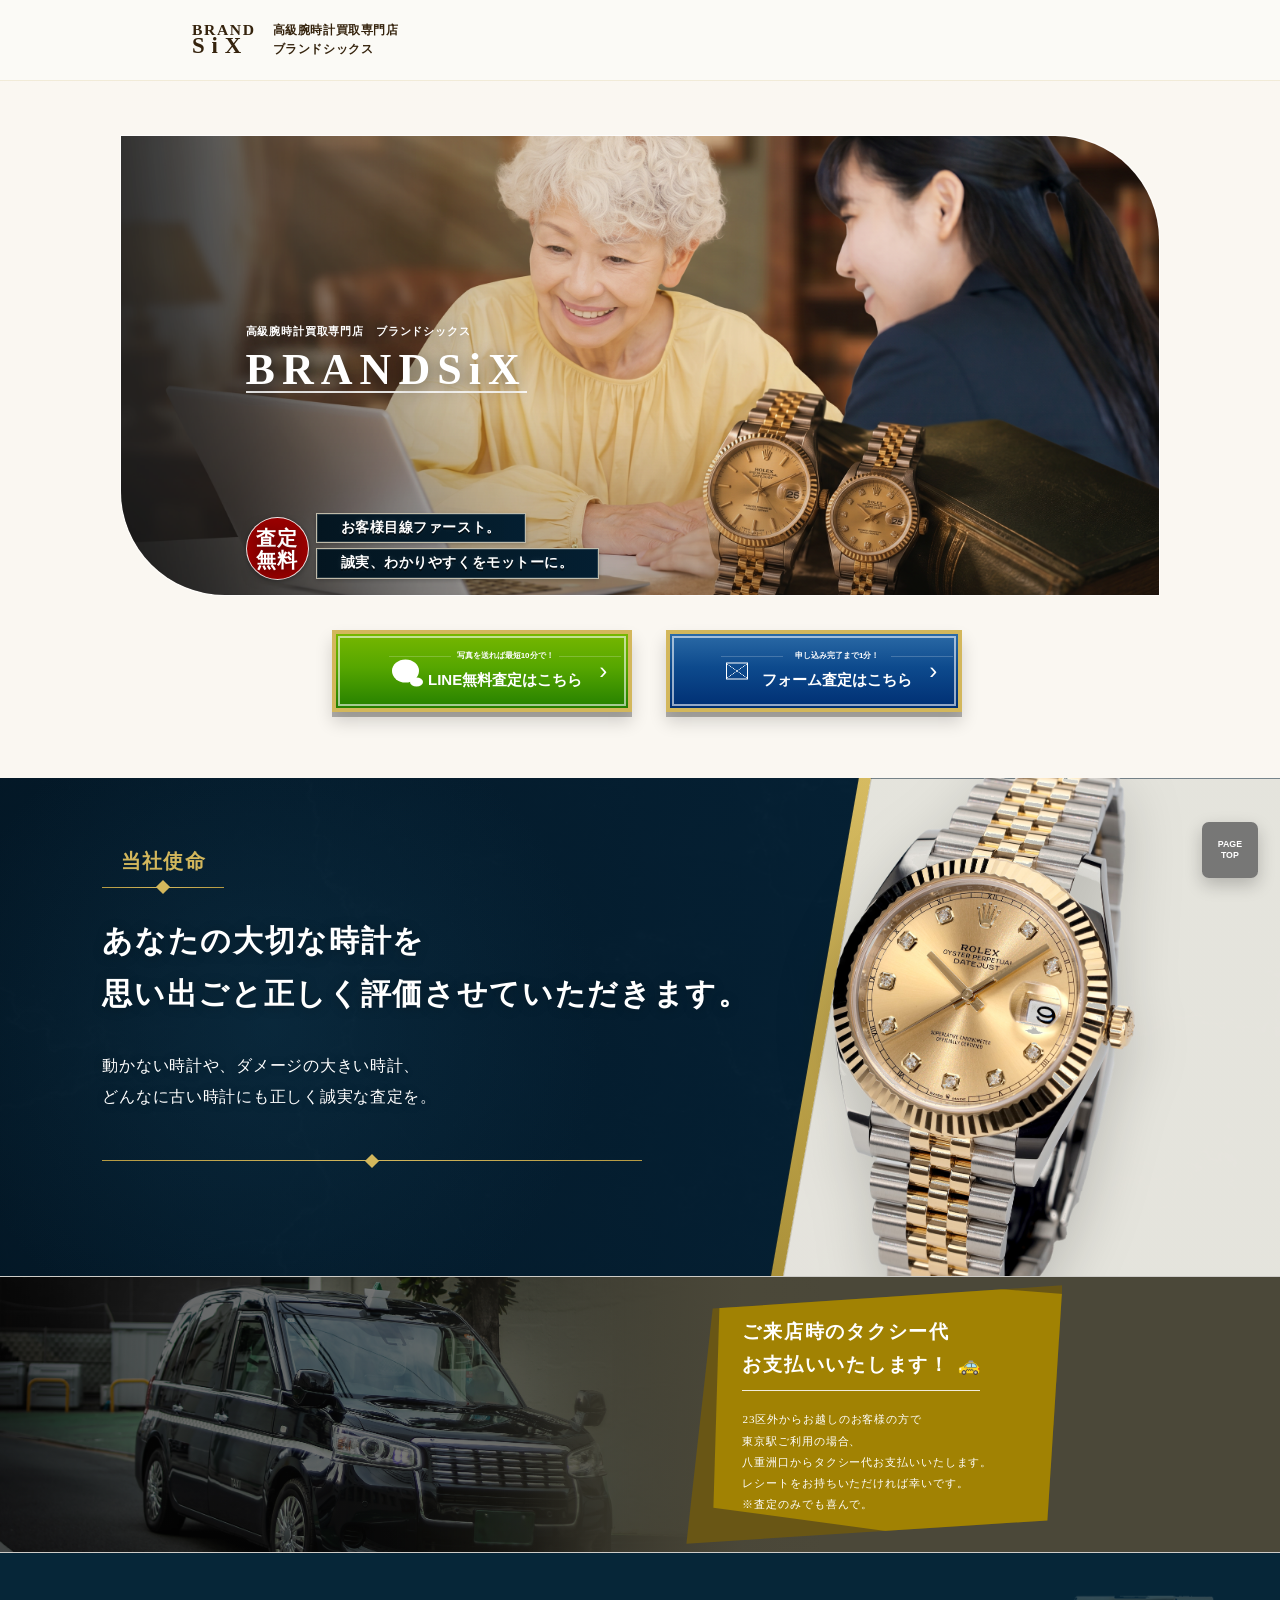
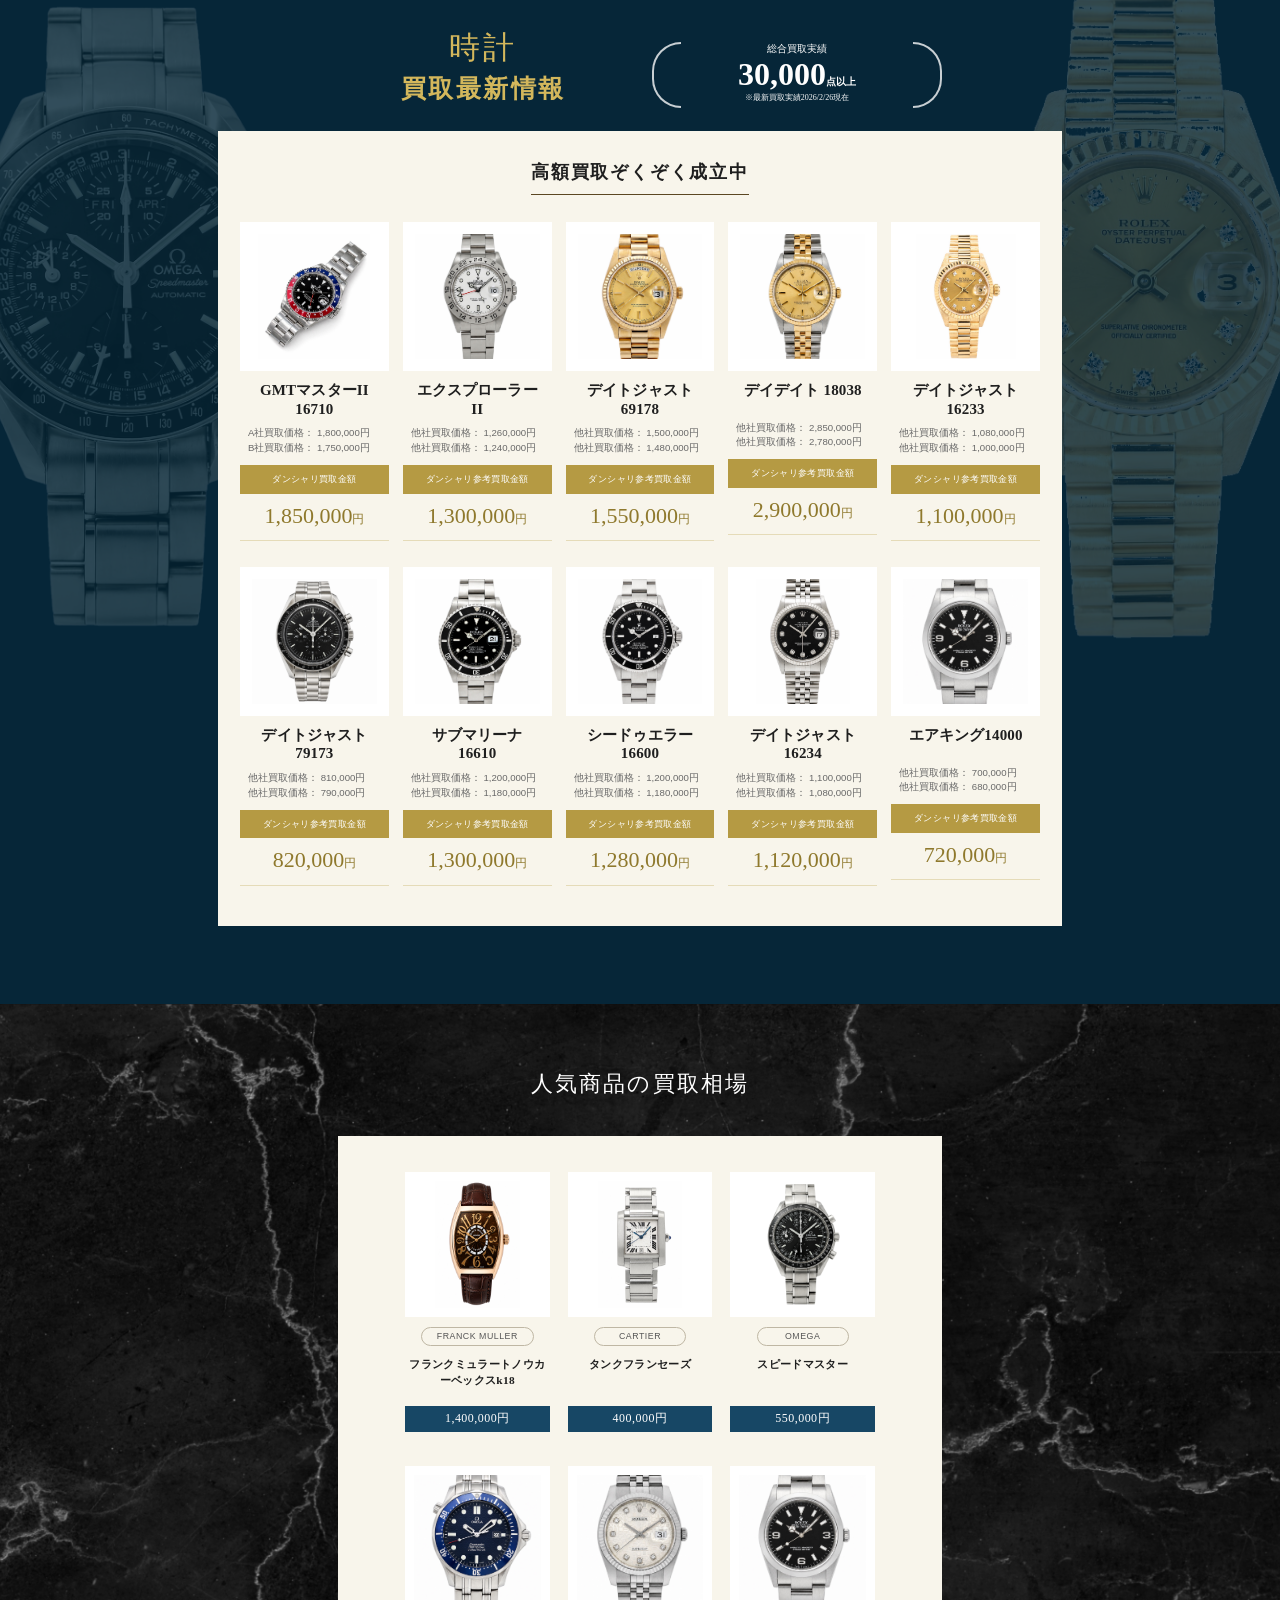
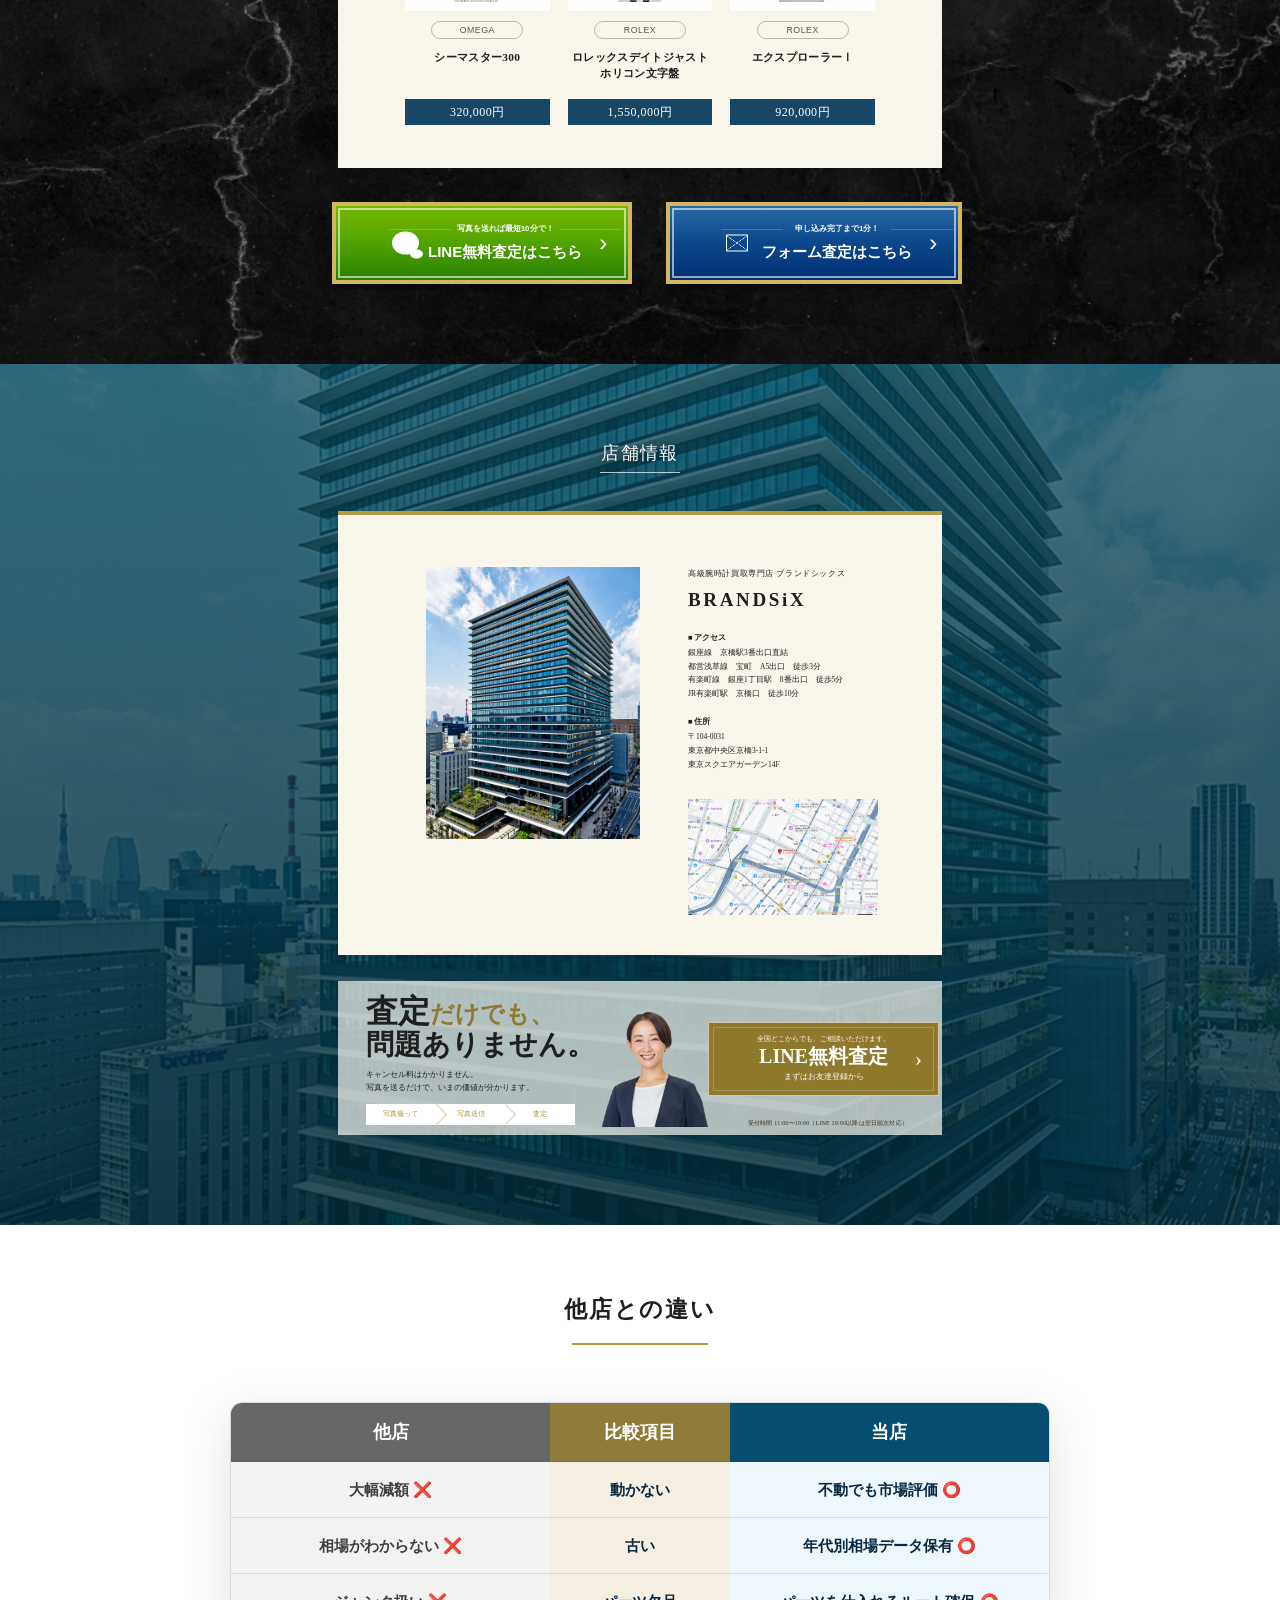
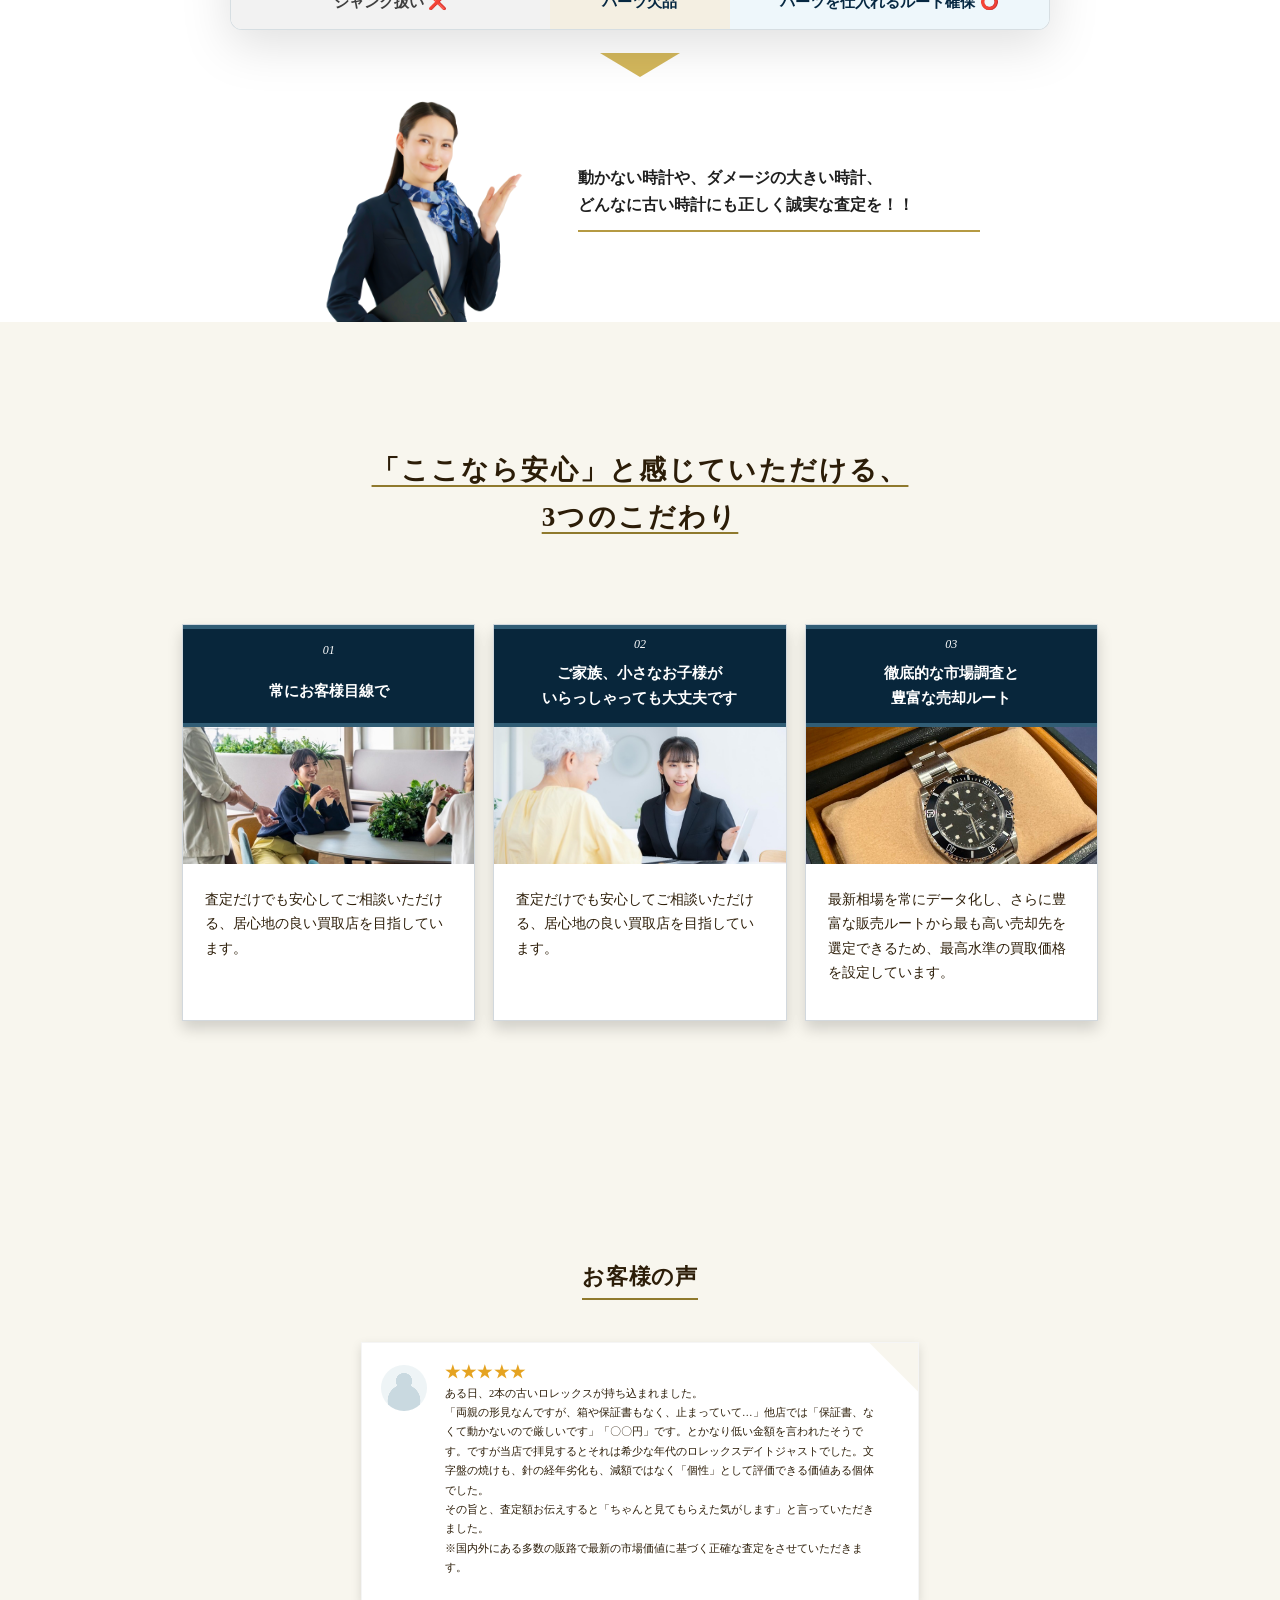
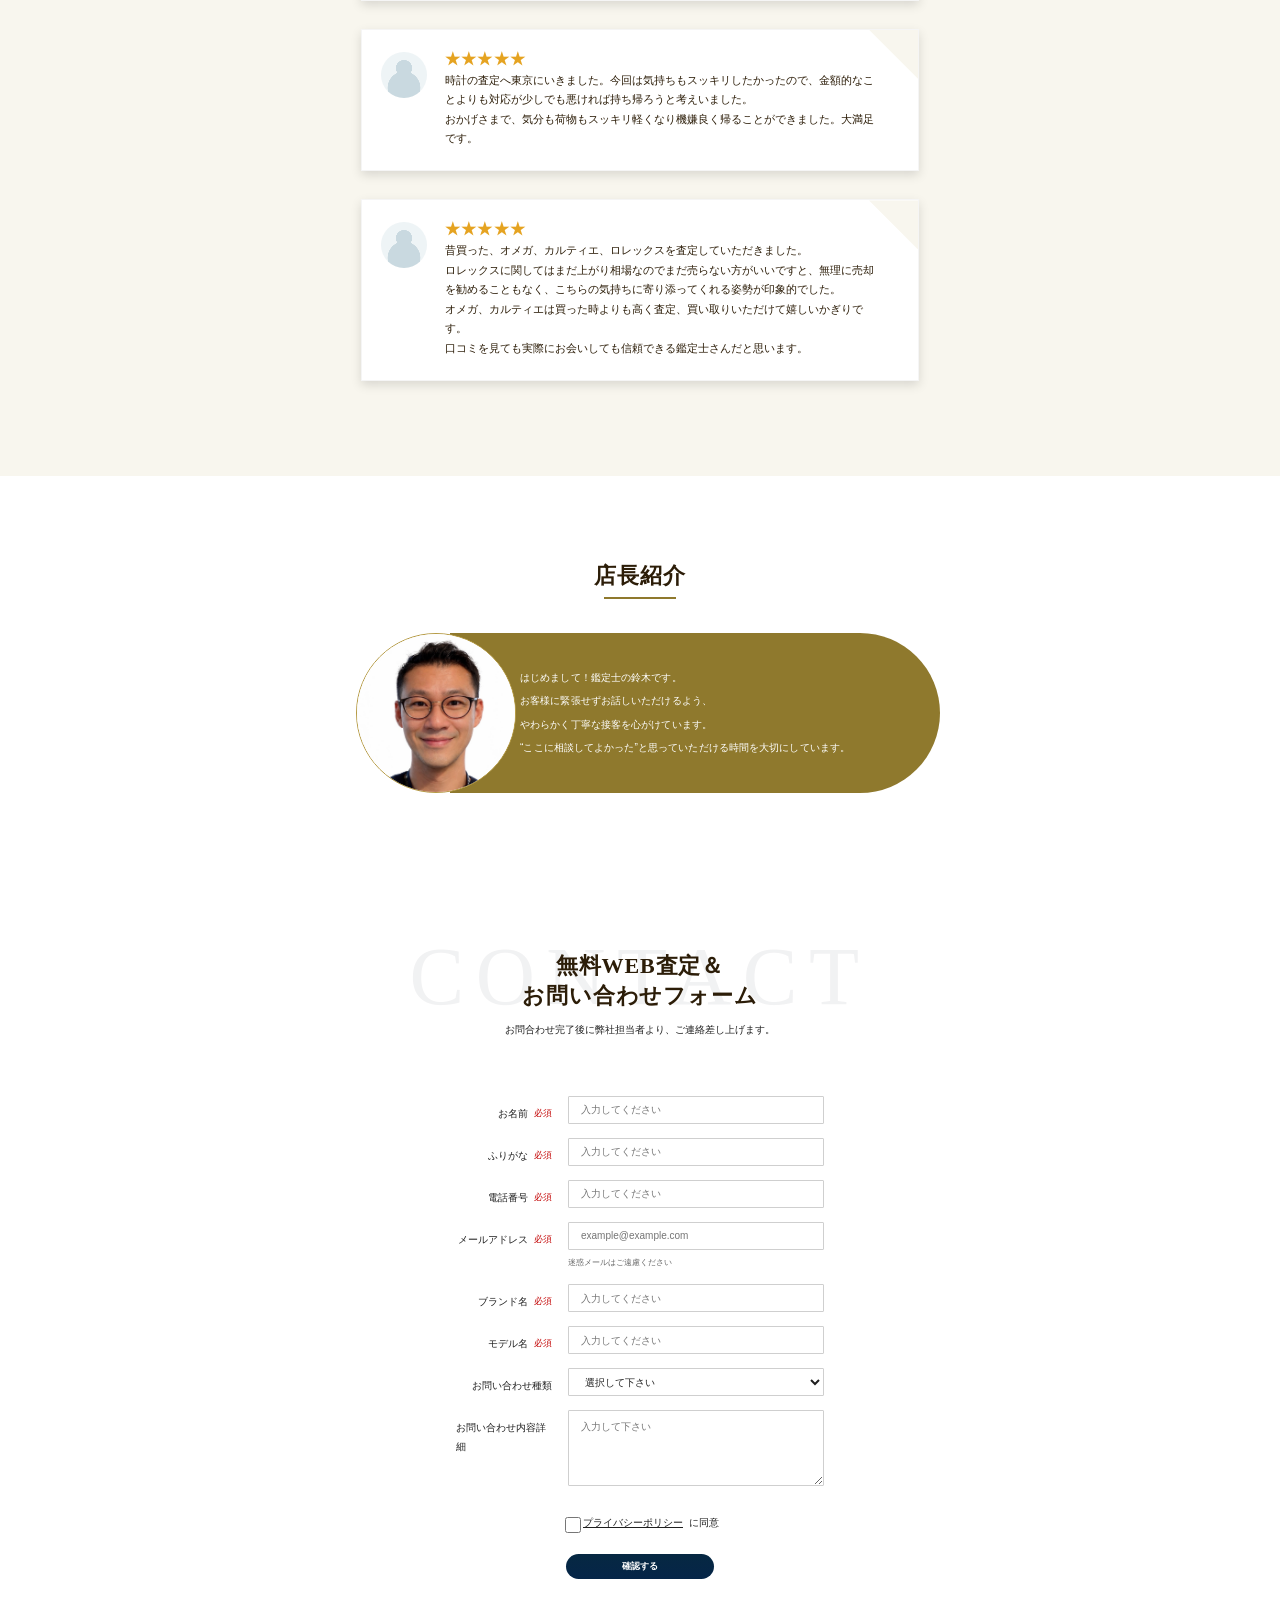
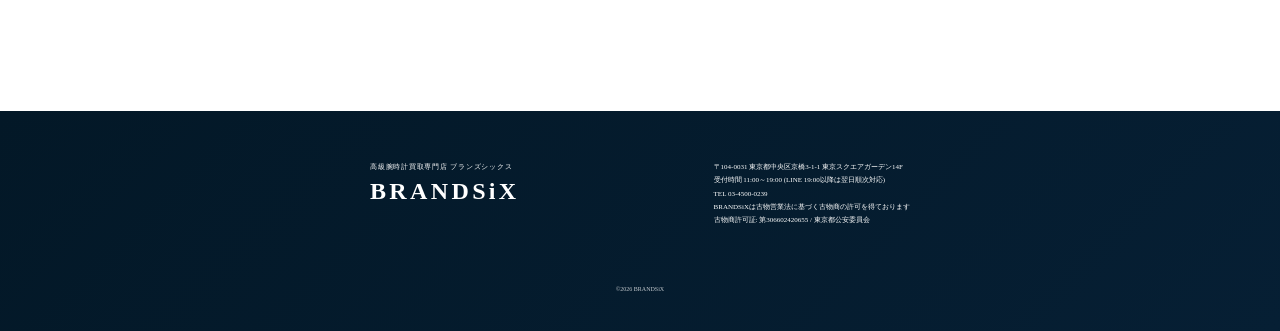
==== commit 14d6a6a3: "Update landing page styles" ====
--- a/index.html
+++ b/index.html
@@ -5,7 +5,7 @@
     <meta name="viewport" content="width=device-width, initial-scale=1">
     <title>BRANDSiX | 高級腕時計買取専門店</title>
     <meta name="description" content="BRANDSiXは東京・京橋の高級腕時計買取専門店です。ロレックス、オメガ、カルティエなどを誠実に査定します。">
-    <link rel="stylesheet" href="./styles.css?v=20260705-01">
+    <link rel="stylesheet" href="./styles.css?v=20260706-01">
   </head>
   <body>
     <header class="site-header">
--- a/styles.css
+++ b/styles.css
@@ -145,23 +145,28 @@
   width: min(1040px, 84vw);
   height: clamp(377px, 36vw, 495px);
   margin: 0 auto;
-  overflow: hidden;
+  overflow: visible;
   border: 1px solid rgba(255, 255, 255, 0.7);
   border-radius: 0 104px 0 104px;
   box-shadow: none;
 }
 
 .hero-photo {
+  position: relative;
+  z-index: 0;
   width: 100%;
   height: 100%;
   object-fit: cover;
   object-position: 54% center;
-  transform: scale(1.06);
+  border-radius: inherit;
+  transform: none;
 }
 
 .hero-shade {
   position: absolute;
   inset: 0;
+  z-index: 1;
+  border-radius: inherit;
   background:
     linear-gradient(90deg, rgba(0, 0, 0, 0.34), rgba(0, 0, 0, 0.1) 35%, rgba(0, 0, 0, 0) 66%),
     linear-gradient(0deg, rgba(0, 0, 0, 0.22), transparent 40%);
@@ -169,6 +174,7 @@
 
 .hero-copy {
   position: absolute;
+  z-index: 3;
   left: 12%;
   bottom: 3.5%;
   color: #fff;
@@ -202,6 +208,7 @@
 
 .copy-ribbon {
   position: relative;
+  z-index: 4;
   margin-top: 120px;
   padding-left: 70px;
 }
@@ -212,6 +219,8 @@
 }
 
 .copy-ribbon strong {
+  position: relative;
+  z-index: 5;
   display: block;
   width: fit-content;
   min-width: 42px;
@@ -260,46 +269,48 @@
 }
 
 .cta-pair {
-  width: min(650px, calc(100% - 27.2px));
-  margin: 50.2px auto 0;
+  width: min(616px, calc(100% - 27.2px));
+  margin: 34px auto 0;
   display: grid;
   grid-template-columns: 1fr 1fr;
-  gap: 31px;
+  gap: 34px;
 }
 
 .cta {
   position: relative;
-  min-height: 74px;
+  min-height: 82px;
   display: grid;
   place-items: center;
-  padding: 10.2px 46px 11.9px 82px;
-  border: 4.3px solid var(--gold-light);
-  outline: 1.7px solid rgba(255, 255, 255, 0.5);
-  outline-offset: -8.5px;
+  padding: 16px 46px 17px 92px;
+  border: 4px solid var(--gold-light);
+  outline: 2px solid rgba(255, 255, 255, 0.58);
+  outline-offset: -8px;
   color: #fff;
   text-align: center;
   text-decoration: none;
   font-family: var(--sans);
-  box-shadow: 0 6px 0 rgba(0, 0, 0, 0.28), 0 11.9px 18.7px rgba(0, 0, 0, 0.22);
+  box-shadow: 0 5px 0 rgba(0, 0, 0, 0.28), 0 10px 16px rgba(0, 0, 0, 0.16);
 }
 
 .cta::before {
   content: "";
   position: absolute;
-  left: 36px;
+  left: 56px;
   top: 50%;
-  width: 22px;
-  height: 19px;
+  width: 27px;
+  height: 23px;
   transform: translateY(-50%);
 }
 
 .cta-line::before {
   border-radius: 50%;
   background: #fff;
-  box-shadow: 9px 9px 0 -6px #fff;
+  box-shadow: 11px 11px 0 -7px #fff;
 }
 
 .cta-form::before {
+  width: 20px;
+  height: 15px;
   border: 1.7px solid #fff;
   background:
     linear-gradient(35deg, transparent 48%, #fff 50%, transparent 52%),
@@ -309,18 +320,18 @@
 .cta::after {
   content: "›";
   position: absolute;
-  right: 15.3px;
+  right: 21px;
   top: 50%;
   transform: translateY(-50%);
-  font-size: 27.2px;
+  font-size: 24px;
 }
 
 .cta-line {
-  background: linear-gradient(#79bd39, #2f7b1f);
+  background: linear-gradient(#76b700 0%, #56a600 45%, #258000 100%);
 }
 
 .cta-form {
-  background: linear-gradient(var(--navy-mid), var(--blue-dark));
+  background: linear-gradient(#2b6aa6 0%, #0d4a8d 45%, #002f73 100%);
 }
 
 .cta small,
@@ -330,14 +341,36 @@
 }
 
 .cta small {
-  font-size: 8.8px;
+  position: relative;
+  margin-bottom: 7px;
+  font-size: 8px;
   line-height: 1.25;
+  font-weight: 800;
 }
 
 .cta strong {
-  font-size: 14.8px;
+  font-size: 15px;
   line-height: 1.25;
   font-weight: 900;
+  white-space: nowrap;
+}
+
+.cta small::before,
+.cta small::after {
+  content: "";
+  position: absolute;
+  top: 50%;
+  width: 62px;
+  height: 1px;
+  background: rgba(255, 255, 255, 0.2);
+}
+
+.cta small::before {
+  right: calc(50% + 54px);
+}
+
+.cta small::after {
+  left: calc(50% + 54px);
 }
 
 .mission-section {
@@ -593,7 +626,7 @@
 
 .left-watch {
   left: -125px;
-  background-image: url("site/watch-left-cutout.png");
+  background-image: url("images/a81c70ece9b528392dcd117740c2287e.png");
 }
 
 .right-watch {
@@ -688,9 +721,9 @@
 .results-board {
   position: relative;
   z-index: 1;
-  width: min(604px, 100%);
+  width: min(844px, 100%);
   margin: 0 auto;
-  padding: 22px 17px 36px;
+  padding: 24px 22px 40px;
   background: #f8f5eb;
   color: var(--ink);
   box-shadow: none;
@@ -710,65 +743,71 @@
 .results-grid {
   display: grid;
   grid-template-columns: repeat(5, 1fr);
-  gap: 24px 9px;
+  gap: 26px 14px;
 }
 
 .results-grid article,
 .market-grid article {
   display: grid;
   align-content: start;
-  background: #fff;
+  background: transparent;
   text-align: center;
 }
 
 .results-grid img {
   width: 100%;
-  height: 91px;
-  aspect-ratio: auto;
+  aspect-ratio: 1;
+  height: auto;
+  background: #fff;
   object-fit: contain;
-  padding: 5px 7px 2px;
+  padding: 12px;
+  margin: 0 auto;
 }
 
 .results-grid h3 {
-  min-height: 20px;
-  margin: 5px 4px 6px;
-  font-size: 9.4px;
-  line-height: 1.35;
-  letter-spacing: 0.03em;
+  min-height: 32px;
+  margin: 10px 8px 8px;
+  font-size: 15px;
+  line-height: 1.26;
+  letter-spacing: 0.01em;
+  text-align: center;
 }
 
 .results-grid p {
-  margin: 0 4px 5px;
+  width: calc(100% - 16px);
+  margin: 0 auto 10px;
   color: #696969;
   text-align: left;
   font-family: var(--sans);
-  font-size: 5.8px;
-  line-height: 1.55;
+  font-size: 9.6px;
+  line-height: 1.5;
   letter-spacing: 0;
-  white-space: nowrap;
+  white-space: normal;
 }
 
 .results-grid small {
-  width: calc(100% - 8px);
-  margin: 0 auto 6px;
-  padding: 3px 2px;
+  width: 100%;
+  margin: 0 0 10px;
+  padding: 9px 4px;
   background: var(--gold);
   color: #fff;
-  font-size: 6.3px;
+  font-size: 9.4px;
   line-height: 1.1;
   letter-spacing: 0.04em;
+  text-align: center;
 }
 
 .results-grid strong {
   margin-top: auto;
   color: var(--gold-dark);
-  padding-bottom: 8px;
+  padding-bottom: 12px;
   border-bottom: 1px solid rgba(160, 126, 0, 0.22);
-  font: 500 13.6px/1.2 Georgia, serif;
+  font: 500 22px/1.1 Georgia, serif;
+  text-align: center;
 }
 
 .results-grid strong span {
-  font-size: 8px;
+  font-size: 12px;
 }
 
 .section-title {
@@ -824,9 +863,9 @@
 }
 
 .market-section .section-title h2 {
-  font-size: 16px;
+  font-size: 22px;
   font-weight: 500;
-  letter-spacing: 0.08em;
+  letter-spacing: 0.1em;
 }
 
 .market-section .section-title::after {
@@ -865,45 +904,45 @@
 
 .market-grid small {
   width: fit-content;
-  min-width: 75px;
-  margin: 9px auto 9px;
-  padding: 2px 12px;
+  min-width: 92px;
+  margin: 10px auto 10px;
+  padding: 3px 15px;
   border: 1px solid #bfb7a4;
   border-radius: 849.2px;
   color: #555;
-  font: 6.8px/1.25 var(--sans);
-  letter-spacing: 0.04em;
+  font: 500 8.8px/1.2 var(--sans);
+  letter-spacing: 0.06em;
 }
 
 .market-grid h3 {
-  min-height: 32px;
-  margin: 0 0 11px;
-  font-size: 9px;
-  line-height: 1.55;
-  letter-spacing: 0.04em;
+  min-height: 38px;
+  margin: 0 0 12px;
+  font-size: 11.4px;
+  line-height: 1.42;
+  letter-spacing: 0.03em;
 }
 
 .market-grid strong {
   display: grid;
   place-items: center;
-  min-height: 24px;
+  min-height: 26px;
   margin: 0;
   background: #174765;
   color: #fff;
-  font: 500 12px/1.1 Georgia, serif;
+  font: 400 12px/1.1 "Times New Roman", Georgia, serif;
   letter-spacing: 0.04em;
 }
 
 .market-ctas {
-  width: min(500px, calc(100% - 27.2px));
-  margin-top: 68px;
-  gap: 30px;
+  width: min(616px, calc(100% - 27.2px));
+  margin-top: 34px;
+  gap: 34px;
 }
 
 .market-ctas .cta {
-  min-height: 64px;
-  padding-top: 8px;
-  padding-bottom: 9px;
+  min-height: 82px;
+  padding-top: 16px;
+  padding-bottom: 17px;
 }
 
 .access-section {
@@ -1577,10 +1616,10 @@
 }
 
 .manager-card {
-  width: min(433px, 100%);
+  width: min(600px, calc(100% - 48px));
   margin: 0 auto;
   display: grid;
-  grid-template-columns: 112px 1fr;
+  grid-template-columns: 160px 1fr;
   gap: 0;
   align-items: center;
 }
@@ -1589,9 +1628,9 @@
   position: relative;
   z-index: 2;
   display: block;
-  transform: translateX(22px);
-  width: 116px;
-  height: 116px;
+  transform: translateX(16px);
+  width: 160px;
+  height: 160px;
   overflow: hidden;
   border: 1.2px solid var(--gold);
   border-radius: 50%;
@@ -1603,18 +1642,18 @@
   width: 100%;
   height: 100%;
   object-fit: cover;
-  object-position: 58% 38%;
-  transform: scale(1.08);
+  object-position: -20% 38%;
+  transform: translateX(-12px) scale(1.16);
   transform-origin: center;
 }
 
 .manager-card div {
-  min-height: 118px;
-  margin-left: -8px;
+  min-height: 160px;
+  margin-left: -50px;
   display: grid;
   align-content: center;
-  padding: 18px 36px 18px 76px;
-  border-radius: 0 70px 70px 0;
+  padding: 32px 42px 32px 70px;
+  border-radius: 0 80px 80px 0;
   background: var(--gold-dark);
   color: #fff;
 }
@@ -1628,7 +1667,9 @@
 .manager-card p {
   margin: 0;
   color: #fff;
-  font: 500 9.5px/2 var(--sans);
+  font: 500 10px/2.35 var(--sans);
+  letter-spacing: 0.01em;
+  white-space: nowrap;
 }
 
 .contact-section {
@@ -2023,7 +2064,17 @@
   }
 
   .building-photo {
-    height: 391px;
+    width: 100%;
+    height: auto;
+    aspect-ratio: auto;
+    object-fit: contain;
+    background: #f8f5eb;
+    margin: 0 auto 12px;
+  }
+
+  .access-card {
+    width: min(100%, 720px);
+    padding: 14px 8px 18px;
   }
 
   .access-cta-card {
@@ -2067,59 +2118,149 @@
   }
 
   .manager-card {
-    width: min(433px, 100%);
-    grid-template-columns: 112px 1fr;
+    width: min(560px, 100%);
+    grid-template-columns: 150px 1fr;
     justify-items: stretch;
   }
 
   .manager-photo {
-    transform: translateX(22px);
-    width: 116px;
-    height: 116px;
+    transform: translateX(24px);
+    width: 142px;
+    height: 142px;
   }
 
   .manager-card div {
     width: auto;
     max-width: none;
-    min-height: 118px;
+    min-height: 144px;
     margin-top: 0;
-    margin-left: -8px;
+    margin-left: -13px;
     justify-items: stretch;
-    border-radius: 0 70px 70px 0;
-    padding: 18px 36px 18px 76px;
+    border-radius: 0 72px 72px 0;
+    padding: 24px 42px 24px 82px;
   }
 
   .manager-card p {
     width: auto;
     max-width: 100%;
     text-align: left;
+    font-size: 9.4px;
+    line-height: 2.05;
+  }
+
+  .commitment-section {
+    padding-top: 36px !important;
+    margin-top: 0;
+  }
+
+  .commitment-section .section-title {
+    margin-bottom: 20px;
+  }
+}
+
+@media (min-width: 768px) and (max-width: 1023px) {
+  .results-section {
+    padding: 48px 18px 66px;
+  }
+
+  .results-watch {
+    top: 0;
+    bottom: 0;
+    width: 440px;
+    opacity: 0.2;
+  }
+
+  .left-watch {
+    left: -176px;
+    width: 452px;
+  }
+
+  .right-watch {
+    right: -168px;
+    width: 438px;
+  }
+
+  .results-heading {
+    width: min(720px, 100%);
+    aspect-ratio: 768 / 484;
+    min-height: 0;
+    grid-template-columns: 1fr;
+    gap: 22px;
+    padding-top: 94px;
+    justify-items: center;
+    align-content: start;
+  }
+
+  .results-heading p {
+    font-size: 56px;
+    line-height: 1.02;
+    letter-spacing: 0.06em;
+  }
+
+  .results-heading h2 {
+    font-size: 31px;
+    line-height: 1.08;
+  }
+
+  .results-badge {
+    width: min(420px, 100%);
+    padding: 0 46px;
+    gap: 2px;
+  }
+
+  .results-badge::before,
+  .results-badge::after {
+    top: 8px;
+    width: 50px;
+    height: 126px;
+    border-width: 2px;
+  }
+
+  .results-badge small,
+  .results-badge em {
+    font-size: 11px;
+    line-height: 1.25;
+  }
+
+  .results-badge strong {
+    font-size: 52px;
+  }
+
+  .results-badge span {
+    font-size: 14px;
+  }
+
+  .results-date {
+    margin-top: 10px;
+    font-size: 12px;
   }
 }
 
 @media (max-width: 767px) {
   body {
-    font-size: 12px;
+    font-size: 14px;
   }
 
   .header-inner {
-    width: calc(100% - 20.4px);
-    min-height: 54.4px;
+    width: calc(100% - 44px);
+    min-height: 86px;
   }
 
   .brand-logo {
-    gap: 10px;
+    gap: 26px;
   }
 
   .brand-mark span:first-child {
-    font-size: 12px;
+    font-size: 26px;
   }
 
   .brand-mark span:last-child {
-    font-size: 17.6px;
+    font-size: 39px;
   }
 
   .brand-copy {
-    font-size: 9.4px;
+    font-size: 16px;
+    line-height: 1.55;
   }
 
   .site-nav {
@@ -2127,13 +2268,15 @@
   }
 
   .hero {
-    padding: 28.9px 8.5px 47.6px;
+    padding: 38px 0 88px;
   }
 
   .hero-visual {
-    width: 100%;
-    height: 300px;
-    border-radius: 0 39.1px 0 39.1px;
+    width: min(480px, calc(100% - 44px));
+    margin-left: auto;
+    margin-right: auto;
+    height: min(702px, 107vw);
+    border-radius: 0 118px 0 118px;
   }
 
   .hero-photo {
@@ -2141,17 +2284,17 @@
   }
 
   .hero-copy {
-    left: 6%;
-    right: 4%;
-    bottom: 6%;
+    left: 18px;
+    right: 22px;
+    bottom: 22px;
   }
 
   .hero-copy p {
-    font-size: 11.2px;
+    font-size: 12px;
   }
 
   .hero-copy h1 {
-    font-size: 36px;
+    font-size: 39px;
     letter-spacing: 0.12em;
   }
 
@@ -2160,10 +2303,12 @@
   }
 
   .copy-ribbon {
-    margin-top: 68px;
-    width: min(100%, 310px);
-    padding-left: 48px;
+    margin-top: 34px;
+    width: min(100%, 500px);
+    padding-left: 0;
     padding-right: 5.1px;
+    display: grid;
+    gap: 10px;
   }
 
   .copy-ribbon strong {
@@ -2173,7 +2318,7 @@
     max-width: calc(100vw - 32px);
     padding: 4.3px 10.2px 5.1px;
     border-width: 1px;
-    font-size: clamp(10px, 3.1vw, 12.4px);
+    font-size: 23px;
     line-height: 1.24;
     letter-spacing: 0.01em;
     white-space: nowrap;
@@ -2181,55 +2326,75 @@
 
   .copy-ribbon strong + strong {
     min-width: 0;
+    margin-left: 0;
   }
 
   .free-badge {
-    width: 44px;
-    height: 44px;
-    font-size: 13.6px;
+    position: relative;
+    left: auto;
+    bottom: auto;
+    width: 62px;
+    height: 62px;
+    font-size: 18px;
   }
 
   .cta-pair {
-    width: calc(100% - 23.8px);
-    gap: 8px;
-    margin-top: 25.5px;
+    width: min(380px, 100%);
+    grid-template-columns: 1fr;
+    gap: 48px;
+    margin-top: 68px;
   }
 
   .cta {
-    min-height: 62px;
+    min-height: 105px;
     overflow: hidden;
-    padding: 7.7px 18px 8px 40px;
-    border-width: 2.6px;
-    outline-offset: -6px;
+    padding: 23px 55px 23px 108px;
+    border-width: 6px;
+    outline-width: 3px;
+    outline-offset: -12px;
+    box-shadow: 0 8px 0 rgba(0, 0, 0, 0.28), 0 15px 20px rgba(0, 0, 0, 0.16);
   }
 
   .cta::before {
-    left: 10px;
-    width: 14px;
-    height: 12px;
+    left: 70px;
+    width: 28px;
+    height: 24px;
   }
 
   .cta::after {
-    right: 8.5px;
-    font-size: 16px;
+    right: 28px;
+    font-size: 31px;
   }
 
   .cta small {
-    font-size: 7.6px;
+    margin-bottom: 14px;
+    font-size: 15px;
   }
 
   .cta::after {
-    right: 7px;
+    right: 28px;
   }
 
   .cta strong {
-    font-size: 11.2px;
+    font-size: 20px;
     white-space: nowrap;
   }
 
+  .cta small::before,
+  .cta small::after {
+    width: 96px;
+  }
+
+  .cta small::before {
+    right: calc(50% + 84px);
+  }
+
+  .cta small::after {
+    left: calc(50% + 84px);
+  }
+
   .mission-section {
-    min-height: 305px;
-    padding: 0;
+    display: none;
   }
 
   .mission-section::before {
@@ -2299,45 +2464,64 @@
   }
 
   .taxi-section {
-    min-height: 235px;
-    align-items: center;
+    min-height: 600px;
+    align-items: start;
+    padding: 74px 0 60px;
+    background: #1a1911;
   }
 
   .taxi-section > img {
-    left: -38%;
-    width: 115%;
+    top: auto;
+    left: 0;
+    z-index: 0;
+    width: min(62%, 260px);
+    height: auto;
+    bottom: 0;
+    object-fit: contain;
     object-position: 34% center;
+    filter: brightness(0.7) contrast(0.95) saturate(0.75);
   }
 
   .taxi-section::after {
-    background:
-      linear-gradient(90deg, rgba(0, 0, 0, 0.32) 0%, rgba(0, 0, 0, 0.18) 36%, rgba(75, 72, 57, 0.68) 58%, #4b4839 100%);
+    z-index: 0;
+    background: rgba(26, 25, 17, 0.48);
   }
 
   .taxi-panel {
-    width: clamp(206px, 58vw, 276px);
+    width: min(492px, calc(100% - 96px));
     min-height: 0;
-    margin: 0 16px 0 auto;
-    padding: 18px 22px 17px 27px;
-    clip-path: polygon(7% 8%, 100% 0, 96% 92%, 0 100%);
+    margin: 0 auto;
+    padding: 0;
+    color: #fff;
+    background: transparent;
+    clip-path: none;
   }
 
   .taxi-panel::before {
-    inset: -10px -7px -7px 13px;
+    inset: -14px -18px auto 8px;
+    height: 194px;
+    background: rgba(143, 121, 45, 0.92);
+    clip-path: polygon(2% 7%, 100% 0, 97% 100%, 0 91%);
   }
 
   .taxi-panel h2 {
-    margin-bottom: 10px;
-    padding-bottom: 5px;
-    font-size: 13px;
-    line-height: 1.55;
+    position: relative;
+    z-index: 1;
+    width: fit-content;
+    margin: 0 auto 110px;
+    padding: 26px 0 8px;
+    font-size: 27px;
+    line-height: 1.85;
+    letter-spacing: 0.08em;
   }
 
   .taxi-panel p {
+    position: relative;
+    z-index: 1;
     margin-bottom: 0;
-    font-size: 9px;
-    line-height: 1.65;
-    letter-spacing: 0.03em;
+    font-size: 24px;
+    line-height: 1.9;
+    letter-spacing: 0.05em;
   }
 
   .results-section,
@@ -2348,27 +2532,45 @@
   .voices-section,
   .manager-section,
   .contact-section {
-    padding: 61.2px 8.5px 69.7px;
+    padding: 74px 22px 78px;
+  }
+
+  .compare-section {
+    padding-bottom: 0 !important;
+    margin-bottom: 0;
   }
 
   .results-heading {
     grid-template-columns: 1fr;
-    gap: 23.8px;
-    margin-bottom: 37.4px;
+    gap: 38px;
+    min-height: 1250px;
+    margin-bottom: 0;
+    align-content: start;
+    padding-top: 190px;
   }
 
   .results-heading p {
-    font-size: 28.8px;
+    font-size: 58px;
   }
 
   .results-heading h2 {
-    font-size: 24.8px;
+    font-size: 44px;
   }
 
   .results-board,
   .market-board,
   .access-card {
-    padding: 23.8px;
+    padding: 28px 26px 44px;
+  }
+
+  .results-board {
+    width: min(608px, 100%);
+    padding-inline: 24px;
+  }
+
+  .board-title {
+    margin-bottom: 38px;
+    font-size: 34px;
   }
 
   .market-section .section-title {
@@ -2383,7 +2585,34 @@
   .results-grid,
   .market-grid {
     grid-template-columns: repeat(2, 1fr);
-    gap: 20.4px 11.9px;
+    gap: 48px 28px;
+  }
+
+  .results-grid img {
+    height: 242px;
+    padding: 10px;
+  }
+
+  .results-grid h3 {
+    min-height: 52px;
+    margin: 12px 4px 10px;
+    font-size: 22px;
+    line-height: 1.3;
+    text-align: left;
+    white-space: nowrap;
+  }
+
+  .results-grid p {
+    margin: 0 4px 14px;
+    font-size: 16px;
+    line-height: 1.55;
+  }
+
+  .results-grid small {
+    width: 100%;
+    margin-bottom: 14px;
+    padding: 8px 4px;
+    font-size: 15px;
   }
 
   .market-grid img {
@@ -2391,14 +2620,14 @@
   }
 
   .market-ctas {
-    width: calc(100% - 23.8px);
-    margin-top: 36px;
-    gap: 8px;
+    width: min(472px, calc(100% - 92px));
+    margin-top: 88px;
+    gap: 48px;
   }
 
   .results-grid strong,
   .market-grid strong {
-    font-size: 15.2px;
+    font-size: 6.8px;
   }
 
   .results-grid h3,
@@ -2406,9 +2635,28 @@
     font-size: 10.4px;
   }
 
+  .results-grid h3 {
+    min-height: 52px;
+    margin: 12px 4px 10px;
+    font-size: 22px;
+    line-height: 1.3;
+    text-align: left;
+    white-space: nowrap;
+  }
+
+  .results-grid p {
+    margin: 0 4px 14px;
+    font-size: 17px;
+    line-height: 1.55;
+  }
+
+  .results-grid img {
+    height: 263px;
+  }
+
   .market-grid strong {
-    min-height: 37.4px;
-    margin-inline: 6.8px;
+    min-height: 30px;
+    margin-inline: 3;
   }
 
   .section-title {
@@ -2452,43 +2700,65 @@
   }
 
   .access-cta-card {
-    width: min(604px, 100%);
-    grid-template-columns: 1fr;
-    min-height: 0;
-    padding: 26px 20px 30px;
-    gap: 12px;
-    text-align: center;
-    justify-items: center;
+    width: min(352px, 100%);
+    display: block;
+    min-height: 424px;
+    padding: 25px 16px 17px;
+    text-align: left;
   }
 
   .map-image-link {
     width: 100%;
   }
 
+  .access-cta-copy {
+    position: relative;
+    z-index: 1;
+    width: 100%;
+  }
+
   .access-cta-copy h3 {
-    font-size: 28px;
-    line-height: 1.18;
+    max-width: 246px;
+    margin: 0 0 14px;
+    font-size: 29px;
+    line-height: 1.1;
+    font-family: "A-OTF 筑紫明朝 Pr6N", "A-OTF 筑紫明朝 ProN", "A1明朝", "A1 Mincho", "Yu Mincho", "Hiragino Mincho ProN", "Noto Serif JP", serif;
+    font-weight: 400;
+    white-space: normal;
   }
 
   .access-cta-copy p {
+    max-width: 168px;
+    margin: 0 0 17px;
     font-size: 11px;
-    line-height: 1.85;
+    line-height: 1.55;
+    white-space: normal;
   }
 
   .access-flow {
-    margin: 0 auto;
+    width: 100%;
+    max-width: none;
+    height: 32px;
+    margin: 0;
+    font-size: 9px;
   }
 
   .access-cta-card img {
-    width: 145px;
-    height: 160px;
+    position: absolute;
+    top: 22px;
+    right: 16px;
+    width: 132px;
+    height: 153px;
     transform: none;
+    object-fit: cover;
+    object-position: center top;
   }
 
   .access-line-box {
-    width: min(100%, 260px);
-    min-height: 82px;
-    height: auto;
+    width: 100%;
+    min-height: 88px;
+    height: 88px;
+    margin: 17px auto 0;
     padding: 16px 38px 14px 30px;
     transform: none;
   }
@@ -2499,19 +2769,19 @@
   }
 
   .access-line-box small {
-    font-size: 8px;
+    font-size: 9px;
   }
 
   .access-line-box strong {
-    font-size: 20px;
+    font-size: 25px;
   }
 
   .access-line-note {
     position: static;
-    grid-row: auto;
-    margin-top: -4px;
-    font-size: 8px;
-    text-align: center;
+    margin-top: 4px;
+    font-size: 10px;
+    line-height: 1.45;
+    text-align: left;
   }
 
   .taxi-fare-note {
@@ -2631,33 +2901,42 @@
   }
 
   .manager-card {
-    width: min(94%, 360px);
-    grid-template-columns: 92px 1fr;
+    position: relative;
+    width: min(92%, 560px);
+    display: block;
+    padding: 280px 18px 32px;
+    background: var(--gold-dark);
+    border: 1px solid rgba(89, 77, 34, 0.75);
     text-align: left;
   }
 
   .manager-photo {
-    transform: translateX(18px);
-    width: 96px;
-    height: 96px;
+    position: absolute;
+    top: 20px;
+    left: 50%;
+    z-index: 2;
+    transform: translateX(-50%);
+    width: 230px;
+    height: 230px;
+    border: 1.2px solid var(--gold);
   }
 
   .manager-card div {
-    width: auto;
-    min-height: 98px;
-    margin-top: 0;
-    margin-left: -8px;
-    padding: 14px 22px 14px 62px;
-    border-radius: 0 58px 58px 0;
-  }
-
-  .manager-card h3 {
-    font-size: 20px;
+    width: 100%;
+    min-height: 0;
+    margin: 0;
+    padding: 0;
+    border-radius: 0;
+    background: transparent;
   }
 
   .manager-card p {
-    font-size: 8px;
-    line-height: 1.9;
+    width: min(100%, 340px);
+    margin: 0 auto;
+    color: #fff;
+    font-size: 17.5px;
+    line-height: 2.5;
+    white-space: normal;
   }
 
   .contact-title::before {
@@ -2709,6 +2988,7 @@
 
   .footer-inner {
     display: grid;
+    grid-template-columns: 1fr;
     gap: 23.8px;
     justify-items: center;
     text-align: center;
@@ -2717,10 +2997,12 @@
   .footer-logo,
   address {
     width: 100%;
-    max-width: 340px;
+    max-width: none;
+    justify-self: stretch;
     text-align: center;
     overflow-wrap: anywhere;
-    transform: translateX(40px);
+    transform: none;
+    margin-inline: auto;
   }
 
   .footer-logo strong {
@@ -2767,7 +3049,151 @@
 
 @media (max-width: 430px) {
   .hero-visual {
-    height: 340px;
+    height: min(702px, 108vw);
+  }
+
+  .hero-copy {
+    left: 14px;
+    right: 8px;
+  }
+
+  .hero-copy h1 {
+    font-size: 33px;
+  }
+
+  .copy-ribbon {
+    width: calc(100% - 8px);
+  }
+
+  .copy-ribbon strong {
+    font-size: 18px;
+    max-width: calc(100vw - 56px);
+  }
+
+  .results-section {
+    padding: 0 7px 0;
+  }
+
+  .results-watch {
+    top: 16px;
+    bottom: auto;
+    width: 160px;
+    height: 221px;
+    opacity: 0.28;
+    background-position: top center;
+  }
+
+  .left-watch {
+    left: -64px;
+    width: 178px;
+  }
+
+  .right-watch {
+    right: -68px;
+    width: 152px;
+  }
+
+  .results-heading {
+    min-height: 242px;
+    padding-top: 50px;
+    gap: 10px;
+    align-content: start;
+  }
+
+  .results-heading p {
+    font-size: 24px;
+    line-height: 1.05;
+    letter-spacing: 0.08em;
+  }
+
+  .results-heading h2 {
+    font-size: 18px;
+    letter-spacing: 0.06em;
+  }
+
+  .results-badge {
+    width: 145px;
+    margin: 0 auto;
+    padding: 0 26px;
+  }
+
+  .results-badge::before,
+  .results-badge::after {
+    top: 2px;
+    width: 24px;
+    height: 66px;
+    border-width: 1.5px;
+  }
+
+  .results-badge small,
+  .results-badge em {
+    font-size: 6.4px;
+    line-height: 1.3;
+  }
+
+  .results-badge strong {
+    font-size: 30px;
+  }
+
+  .results-badge span {
+    font-size: 8px;
+  }
+
+  .results-board {
+    width: 100%;
+    padding: 10px 9px 32px;
+  }
+
+  .board-title {
+    margin-bottom: 15px;
+    padding-bottom: 3px;
+    font-size: 13.5px;
+    letter-spacing: 0.06em;
+  }
+
+  .results-grid {
+    grid-template-columns: repeat(2, minmax(0, 1fr));
+    gap: 22px 13px;
+  }
+
+  .results-grid img {
+    height: 86px;
+    padding: 4px 5px 1px;
+  }
+
+  .results-grid h3 {
+    min-height: 14px;
+    margin: 4px 2px 4px;
+    font-size: 6.8px;
+    line-height: 1.25;
+    letter-spacing: 0;
+    white-space: nowrap;
+    overflow: hidden;
+    text-overflow: clip;
+  }
+
+  .results-grid p {
+    margin: 0 2px 3px;
+    font-size: 5.3px;
+    line-height: 1.45;
+    white-space: nowrap;
+  }
+
+  .results-grid small {
+    width: 100%;
+    margin-bottom: 4px;
+    padding: 2px 1px;
+    font-size: 5.1px;
+    line-height: 1.1;
+  }
+
+  .results-grid strong {
+    padding-bottom: 4px;
+    font-size: 14.2px;
+  }
+
+  .results-grid strong span {
+    font-size: 6px;
   }
 
   .compare-table {
@@ -2777,3 +3203,223 @@
     margin-bottom: -20.4px;
   }
 }
+
+@media (min-width: 431px) and (max-width: 600px) {
+  .results-section {
+    padding: 0 14px 0;
+  }
+
+  .results-watch {
+    top: 20px;
+    bottom: auto;
+    width: 260px;
+    height: 340px;
+    opacity: 0.27;
+  }
+
+  .left-watch {
+    left: -96px;
+    width: 286px;
+  }
+
+  .right-watch {
+    right: -104px;
+    width: 248px;
+  }
+
+  .results-heading {
+    min-height: 360px;
+    padding-top: 82px;
+    gap: 18px;
+    align-content: start;
+  }
+
+  .results-heading p {
+    font-size: 38px;
+    line-height: 1.08;
+  }
+
+  .results-heading h2 {
+    font-size: 29px;
+  }
+
+  .results-badge {
+    width: 240px;
+    margin: 0 auto;
+    padding: 0 45px;
+  }
+
+  .results-badge::before,
+  .results-badge::after {
+    width: 38px;
+    height: 100px;
+  }
+
+  .results-badge strong {
+    font-size: 45px;
+  }
+
+  .results-badge small,
+  .results-badge em {
+    font-size: 9px;
+  }
+
+  .results-badge span {
+    font-size: 12px;
+  }
+
+  .results-board {
+    width: 100%;
+    padding: 20px 18px 44px;
+  }
+
+  .board-title {
+    margin-bottom: 24px;
+    font-size: 24px;
+  }
+
+  .results-grid {
+    grid-template-columns: repeat(2, minmax(0, 1fr));
+    gap: 34px 22px;
+  }
+
+  .results-grid img {
+    height: 150px;
+    padding: 7px;
+  }
+
+  .results-grid h3 {
+    min-height: 28px;
+    margin: 7px 3px 6px;
+    font-size: 12px;
+    line-height: 1.3;
+    white-space: nowrap;
+    overflow: hidden;
+  }
+
+  .results-grid p {
+    margin: 0 3px 7px;
+    font-size: 8.6px;
+    line-height: 1.5;
+    white-space: nowrap;
+  }
+
+  .results-grid small {
+    width: 100%;
+    margin-bottom: 8px;
+    padding: 4px 2px;
+    font-size: 8.2px;
+  }
+
+  .results-grid strong {
+    padding-bottom: 7px;
+    font-size: 23px;
+  }
+
+  .results-grid strong span {
+    font-size: 9px;
+  }
+}
+
+@media (min-width: 601px) and (max-width: 767px) {
+  .header-inner {
+    width: calc(100% - 48px);
+    min-height: 66px;
+  }
+
+  .brand-logo {
+    gap: 17px;
+  }
+
+  .brand-mark span:first-child {
+    font-size: 15.6px;
+  }
+
+  .brand-mark span:last-child {
+    font-size: 22.8px;
+  }
+
+  .brand-copy {
+    font-size: 11.9px;
+    line-height: 1.45;
+  }
+
+  .hero {
+    padding: 40px 15px 58px;
+  }
+
+  .hero-visual {
+    width: min(708px, 94vw);
+    height: clamp(340px, 58vw, 470px);
+    margin: 0 auto;
+    border-radius: 0 70px 0 70px;
+  }
+
+  .hero-photo {
+    object-position: 56% center;
+  }
+
+  .hero-copy {
+    left: 8%;
+    right: 6%;
+    bottom: 6%;
+  }
+
+  .hero-copy h1 {
+    font-size: clamp(34px, 7vw, 44px);
+  }
+
+  .copy-ribbon {
+    margin-top: clamp(52px, 8vw, 72px);
+    width: min(100%, 420px);
+    padding-left: 48px;
+  }
+
+  .copy-ribbon strong {
+    font-size: clamp(13px, 2.6vw, 18px);
+    max-width: calc(100vw - 120px);
+  }
+
+  .free-badge {
+    left: 0;
+    bottom: clamp(170px, 27vw, 205px);
+    width: 58px;
+    height: 58px;
+    font-size: 17px;
+  }
+
+  .cta-pair {
+    width: min(616px, calc(100% - 48px));
+    grid-template-columns: 1fr 1fr;
+    gap: 24px;
+    margin-top: 42px;
+  }
+
+  .cta {
+    min-height: 74px;
+    padding: 13px 42px 14px 76px;
+    border-width: 4px;
+    outline-width: 2px;
+    outline-offset: -8px;
+  }
+
+  .cta::before {
+    left: 42px;
+    width: 22px;
+    height: 19px;
+  }
+
+  .cta::after {
+    right: 18px;
+    font-size: 24px;
+  }
+
+  .cta small {
+    margin-bottom: 7px;
+    font-size: 8px;
+  }
+
+  .cta strong {
+    font-size: 15px;
+  }
+}
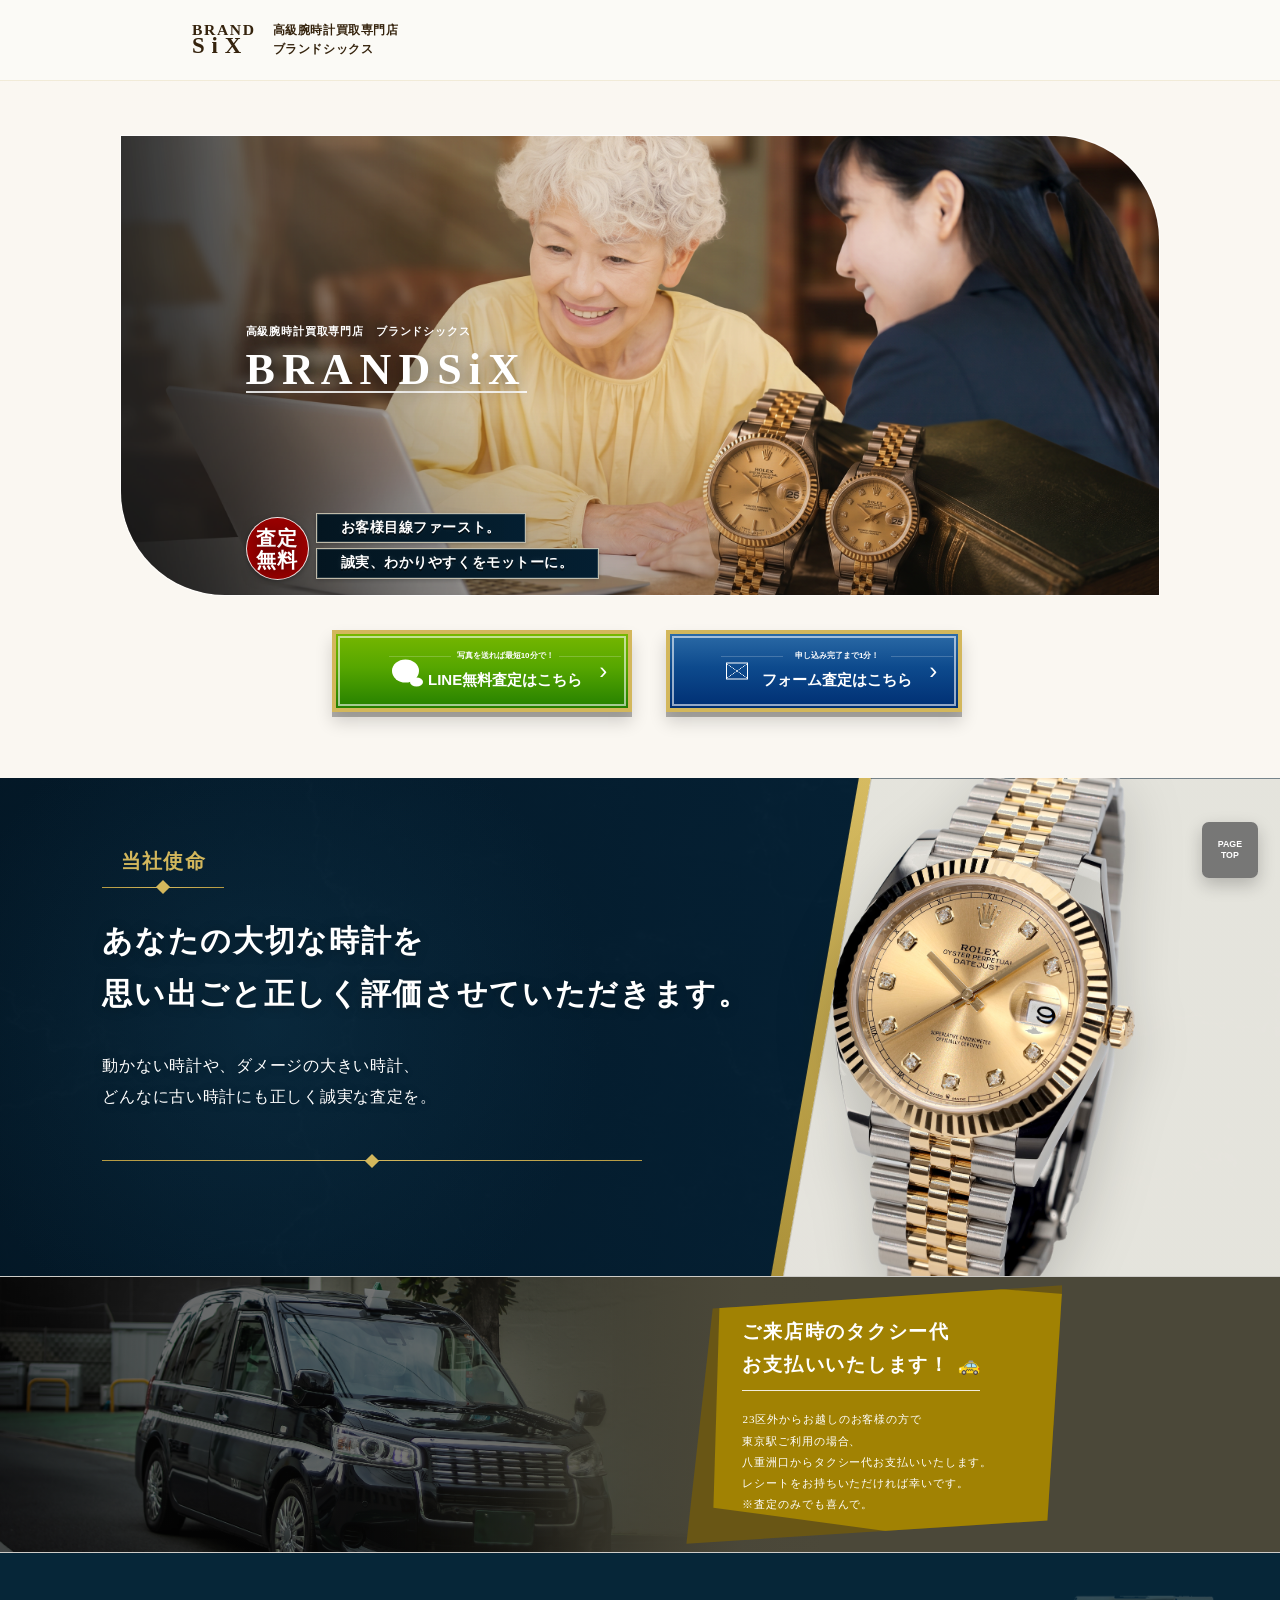
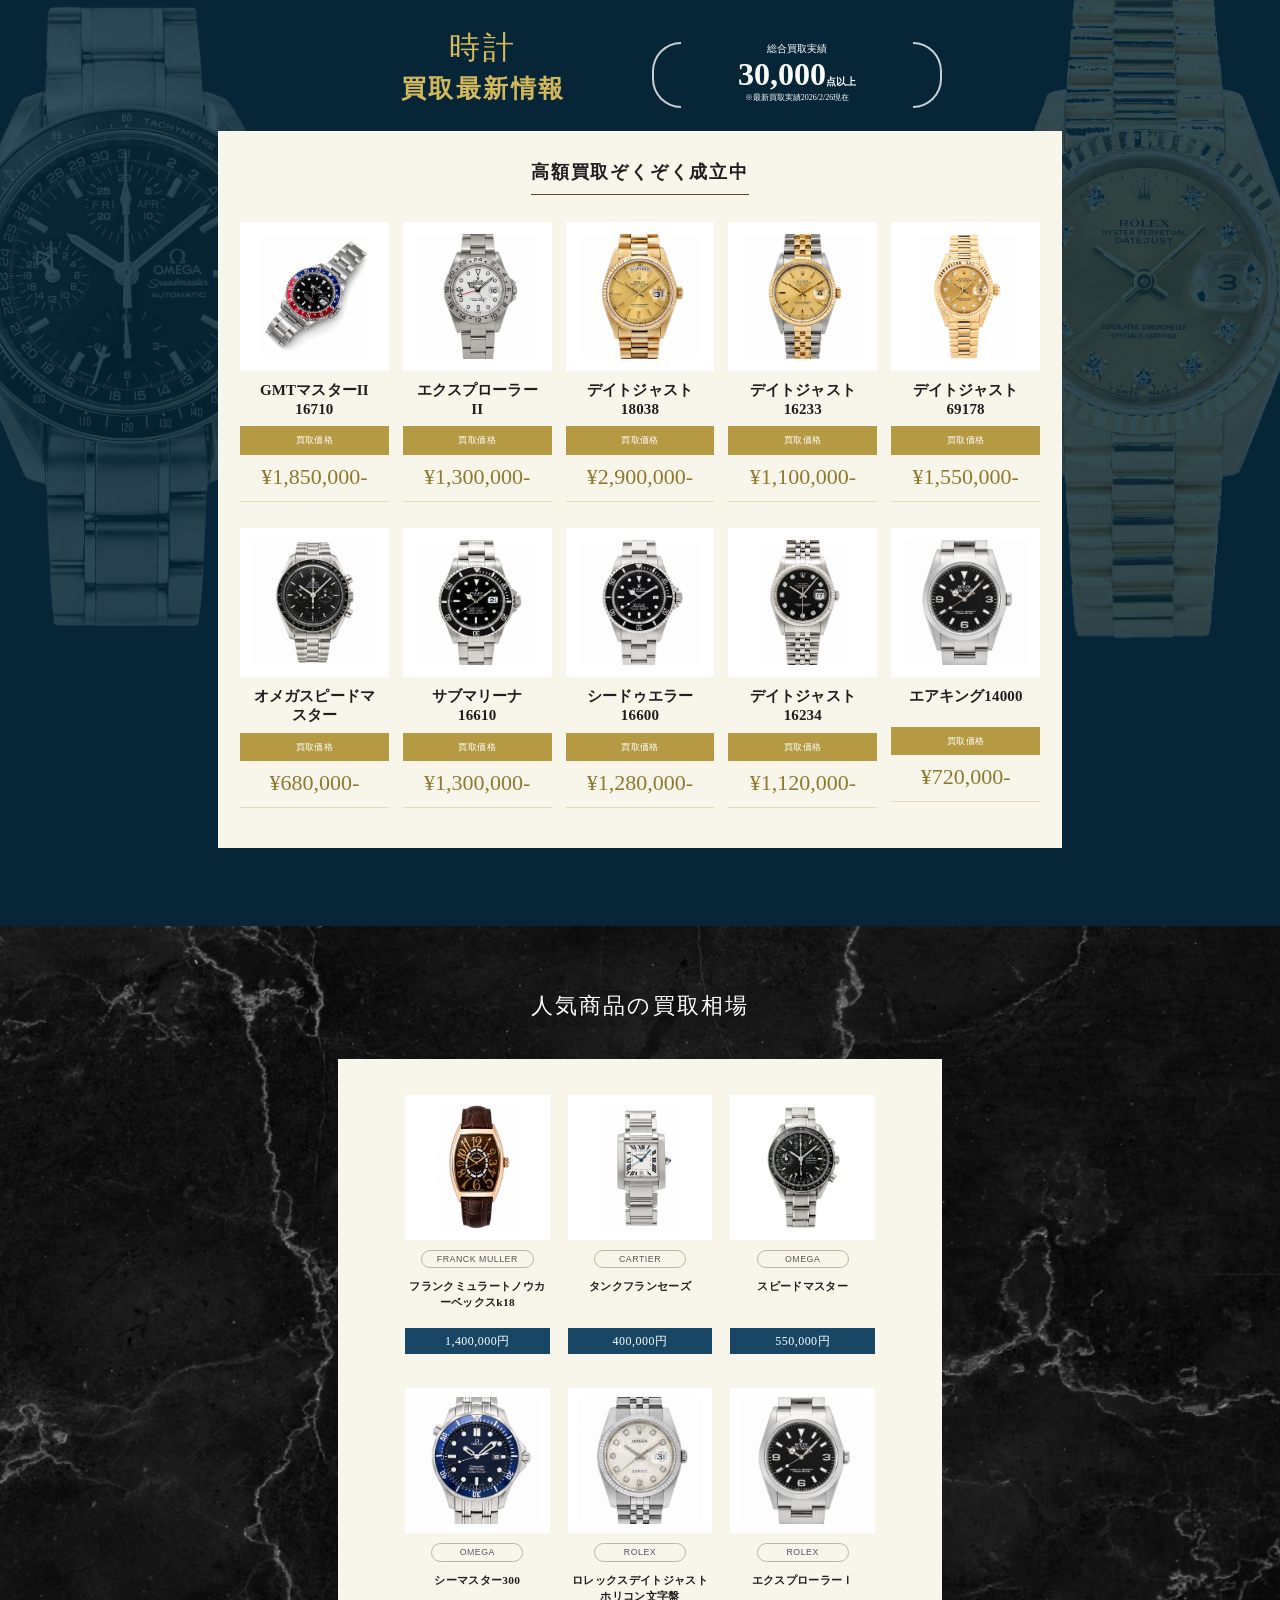
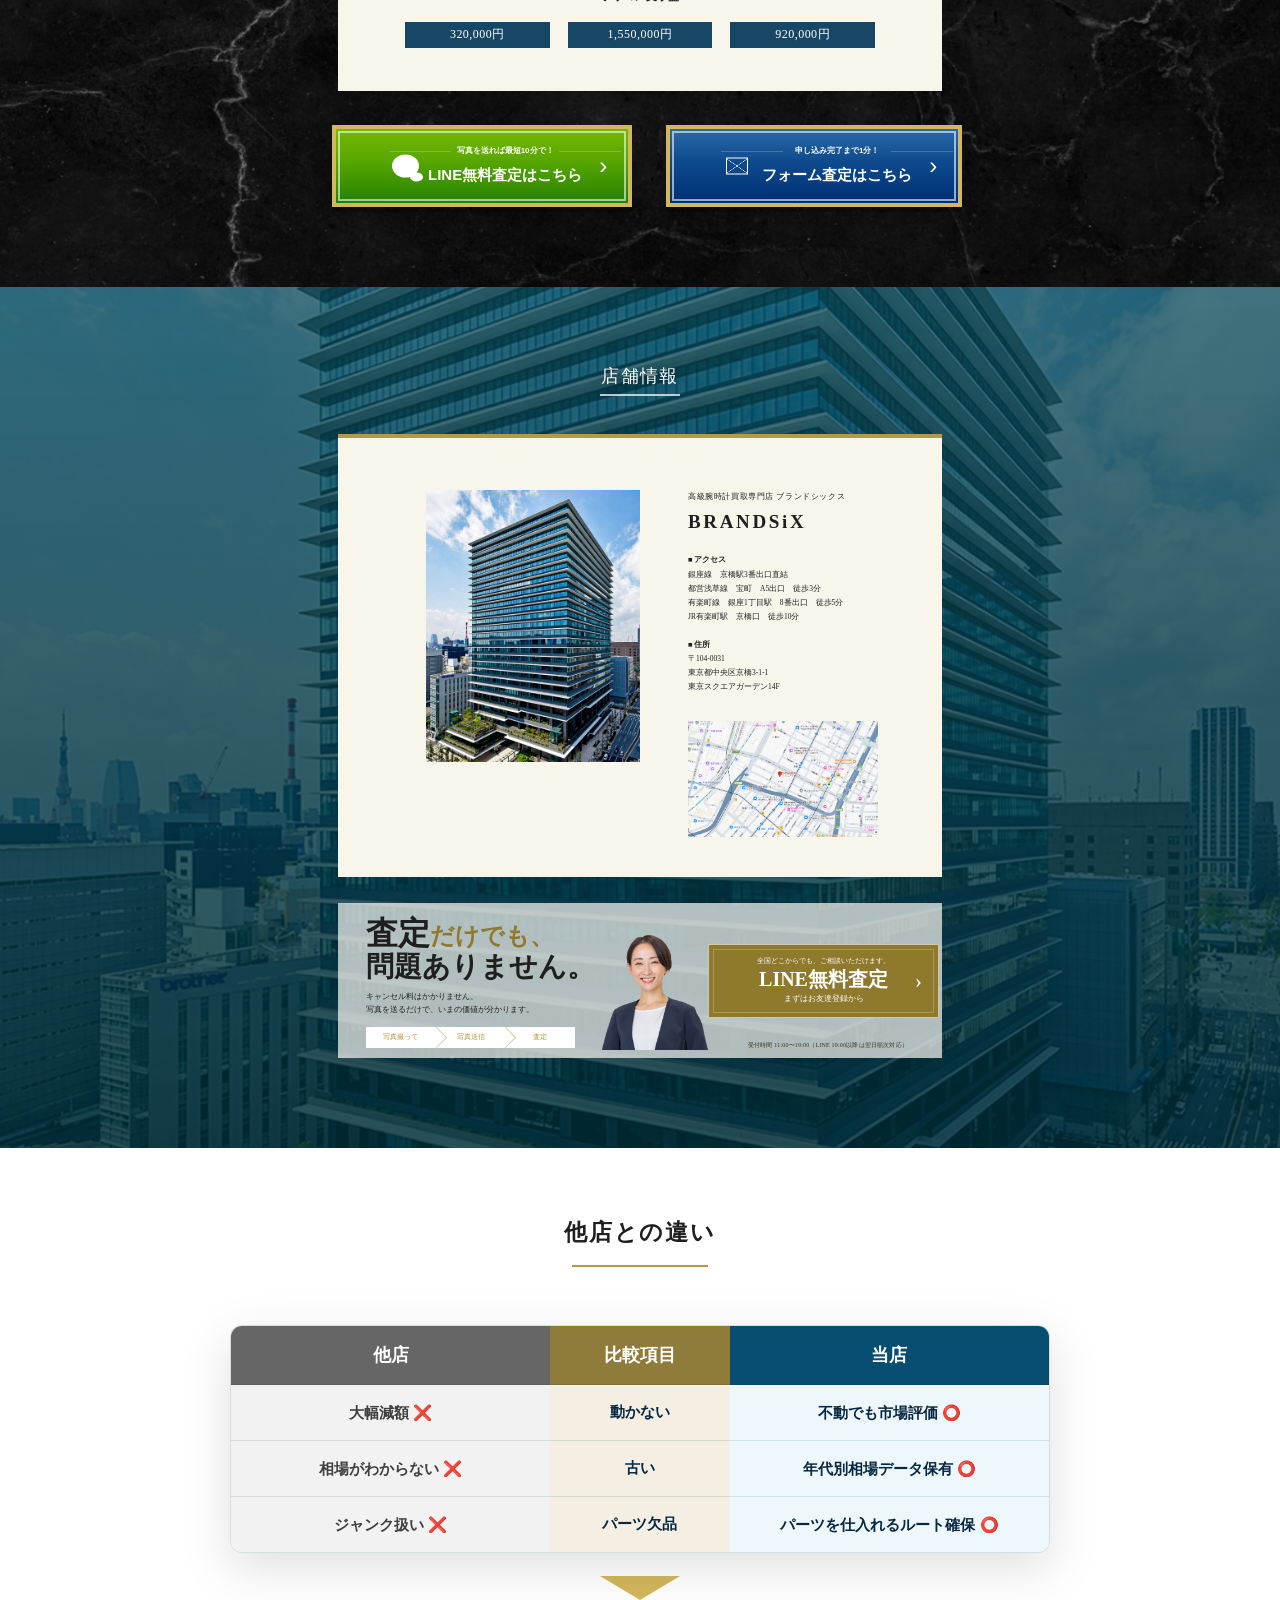
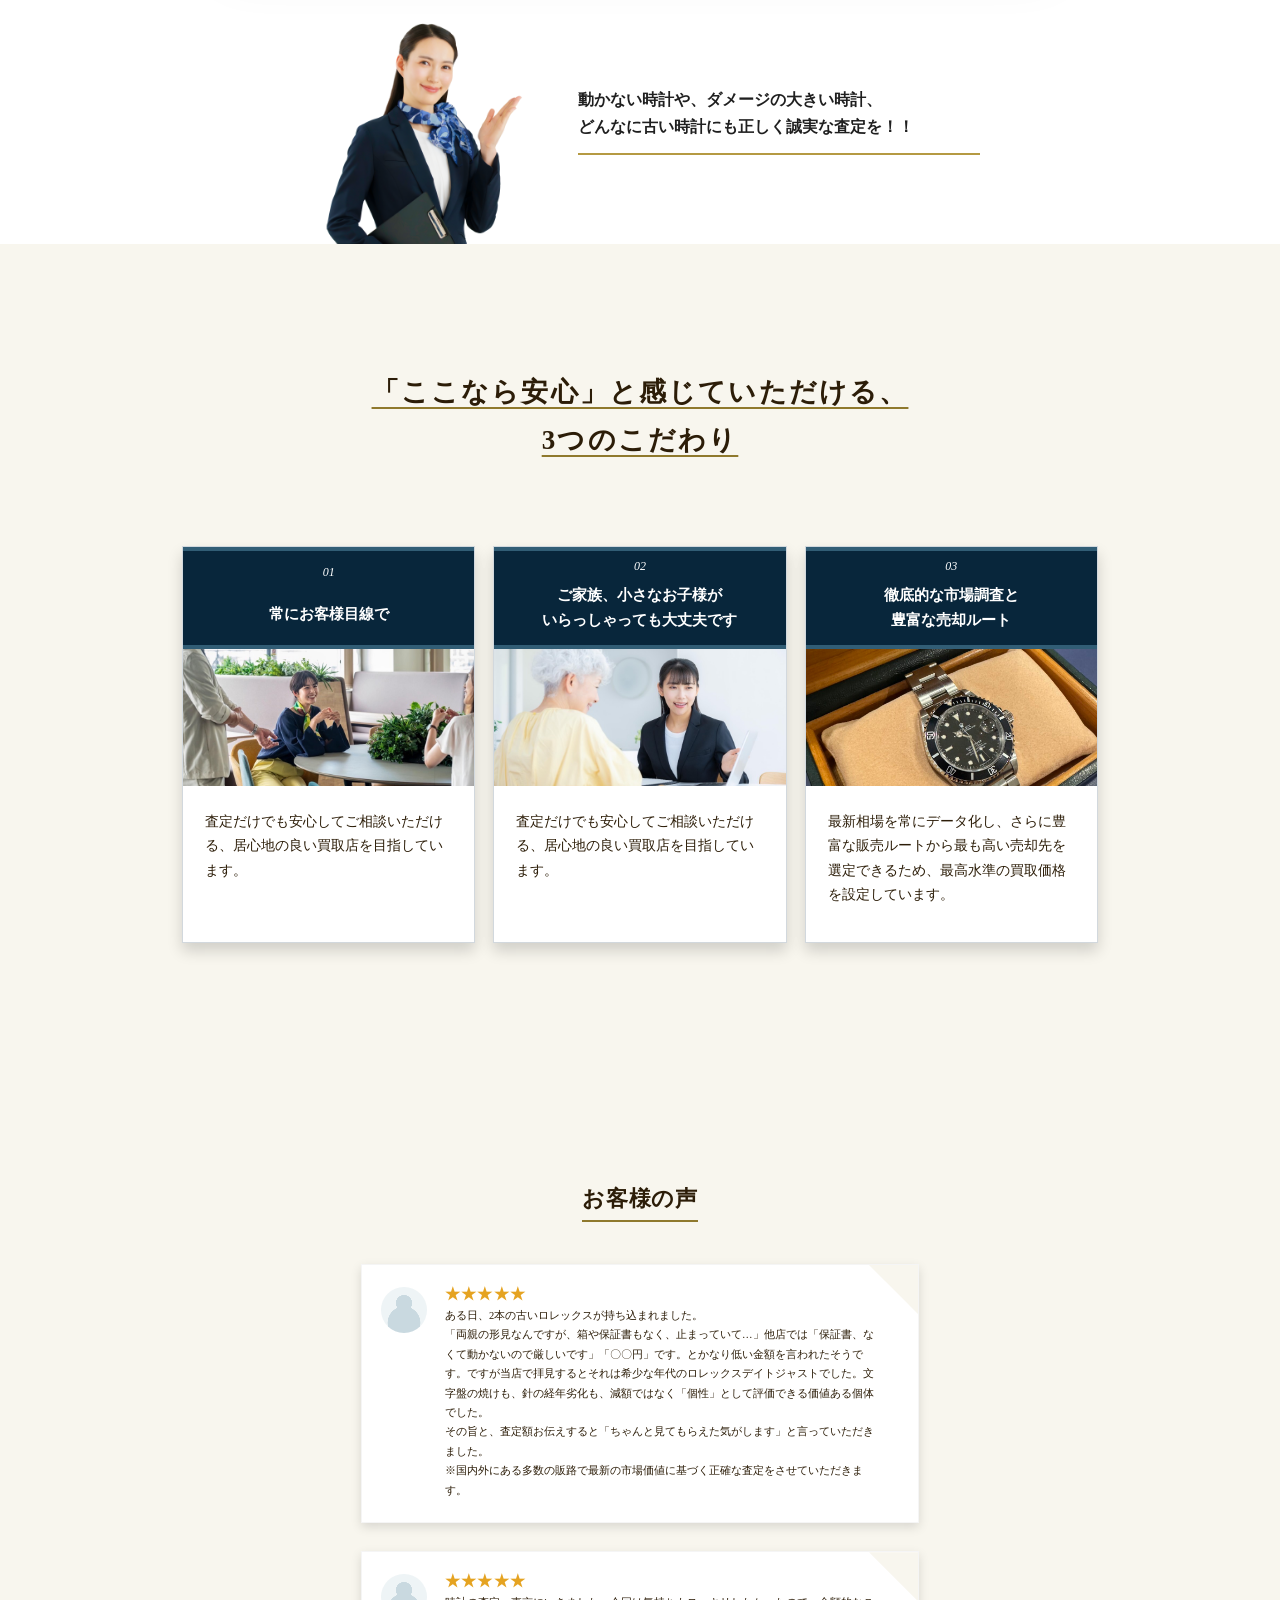
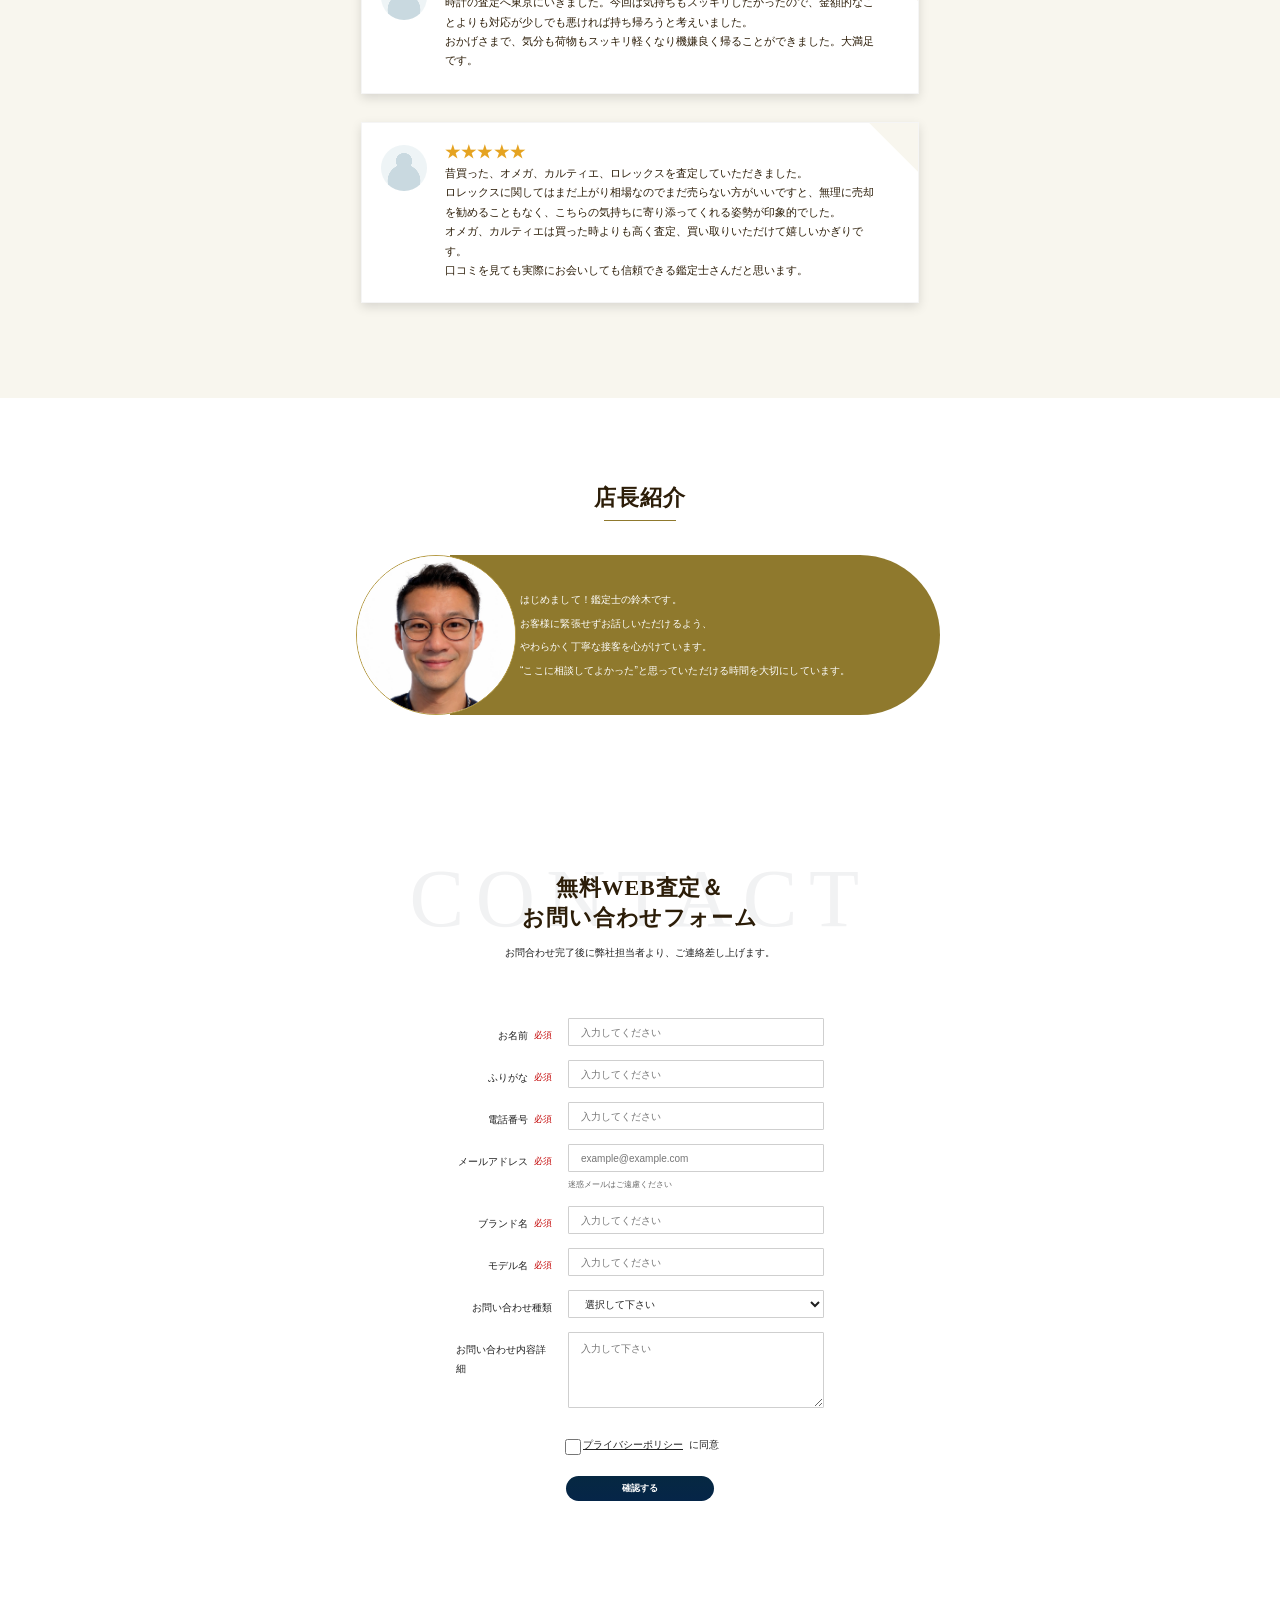
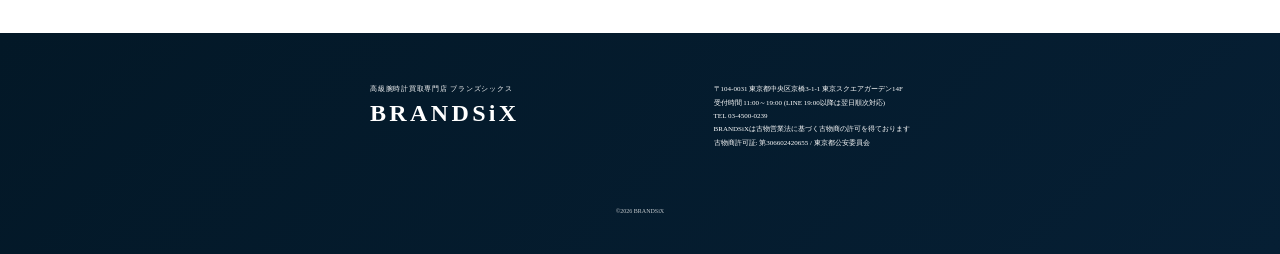
==== commit 77f6e488: "Update mission copy sizing" ====
--- a/index.html
+++ b/index.html
@@ -5,7 +5,7 @@
     <meta name="viewport" content="width=device-width, initial-scale=1">
     <title>BRANDSiX | 高級腕時計買取専門店</title>
     <meta name="description" content="BRANDSiXは東京・京橋の高級腕時計買取専門店です。ロレックス、オメガ、カルティエなどを誠実に査定します。">
-    <link rel="stylesheet" href="./styles.css?v=20260706-01">
+    <link rel="stylesheet" href="./styles.css?v=20260707-02">
   </head>
   <body>
     <header class="site-header">
@@ -93,16 +93,16 @@
         <div class="results-board">
           <p class="board-title">高額買取ぞくぞく成立中</p>
           <div class="results-grid">
-            <article><img src="images/0019c6cde6c2bb4e78f0e21c76d7b383.jpg" alt="GMTマスターII 16710"><h3>GMTマスターII 16710</h3><p>A社買取価格： 1,800,000円<br>B社買取価格： 1,750,000円</p><small>ダンシャリ買取金額</small><strong>1,850,000<span>円</span></strong></article>
-            <article><img src="images/3d5de371ae59e96db514baba44ea71b6.jpg" alt="エクスプローラーII"><h3>エクスプローラーII</h3><p>他社買取価格： 1,260,000円<br>他社買取価格： 1,240,000円</p><small>ダンシャリ参考買取金額</small><strong>1,300,000<span>円</span></strong></article>
-            <article><img src="images/ed3bcad295362e54029b0c42329c7c7a.jpg" alt="デイトジャスト 69178"><h3>デイトジャスト 69178</h3><p>他社買取価格： 1,500,000円<br>他社買取価格： 1,480,000円</p><small>ダンシャリ参考買取金額</small><strong>1,550,000<span>円</span></strong></article>
-            <article><img src="images/875790c1927750bb0f1b5bf33b6f8490.jpg" alt="デイデイト 18038"><h3>デイデイト 18038</h3><p>他社買取価格： 2,850,000円<br>他社買取価格： 2,780,000円</p><small>ダンシャリ参考買取金額</small><strong>2,900,000<span>円</span></strong></article>
-            <article><img src="images/e54482d72175cadaabc0e58d7bb85202.jpg" alt="デイトジャスト 16233"><h3>デイトジャスト 16233</h3><p>他社買取価格： 1,080,000円<br>他社買取価格： 1,000,000円</p><small>ダンシャリ参考買取金額</small><strong>1,100,000<span>円</span></strong></article>
-            <article><img src="images/0b5d1a7dc1aff4c41a14e4e77fd1151f.png" alt="デイトジャスト 79173"><h3>デイトジャスト 79173</h3><p>他社買取価格： 810,000円<br>他社買取価格： 790,000円</p><small>ダンシャリ参考買取金額</small><strong>820,000<span>円</span></strong></article>
-            <article><img src="images/b4483fbd33320bf750e5a5c474a8ec3f.jpg" alt="サブマリーナ 16610"><h3>サブマリーナ 16610</h3><p>他社買取価格： 1,200,000円<br>他社買取価格： 1,180,000円</p><small>ダンシャリ参考買取金額</small><strong>1,300,000<span>円</span></strong></article>
-            <article><img src="images/69ee2bcf5598cfd5851bb9ab6410db9d.jpg" alt="シードゥエラー 16600"><h3>シードゥエラー 16600</h3><p>他社買取価格： 1,200,000円<br>他社買取価格： 1,180,000円</p><small>ダンシャリ参考買取金額</small><strong>1,280,000<span>円</span></strong></article>
-            <article><img src="images/d262fed6e5d5217ad56c6cf3c63dc7a8.jpg" alt="デイトジャスト 16234"><h3>デイトジャスト 16234</h3><p>他社買取価格： 1,100,000円<br>他社買取価格： 1,080,000円</p><small>ダンシャリ参考買取金額</small><strong>1,120,000<span>円</span></strong></article>
-            <article><img src="images/c3289e2856573bd42e70fd6a3a4d8de1.jpg" alt="エアキング14000"><h3>エアキング14000</h3><p>他社買取価格： 700,000円<br>他社買取価格： 680,000円</p><small>ダンシャリ参考買取金額</small><strong>720,000<span>円</span></strong></article>
+            <article><img src="images/0019c6cde6c2bb4e78f0e21c76d7b383.jpg" alt="GMTマスターII 16710"><h3>GMTマスターII 16710</h3><small>買取価格</small><strong>¥1,850,000-</strong></article>
+            <article><img src="images/3d5de371ae59e96db514baba44ea71b6.jpg" alt="エクスプローラーII"><h3>エクスプローラーII</h3><small>買取価格</small><strong>¥1,300,000-</strong></article>
+            <article><img src="images/ed3bcad295362e54029b0c42329c7c7a.jpg" alt="デイトジャスト 18038"><h3>デイトジャスト 18038</h3><small>買取価格</small><strong>¥2,900,000-</strong></article>
+            <article><img src="images/875790c1927750bb0f1b5bf33b6f8490.jpg" alt="デイトジャスト 16233"><h3>デイトジャスト 16233</h3><small>買取価格</small><strong>¥1,100,000-</strong></article>
+            <article><img src="images/e54482d72175cadaabc0e58d7bb85202.jpg" alt="デイトジャスト 69178"><h3>デイトジャスト 69178</h3><small>買取価格</small><strong>¥1,550,000-</strong></article>
+            <article><img src="images/0b5d1a7dc1aff4c41a14e4e77fd1151f.png" alt="オメガスピードマスター"><h3>オメガスピードマスター</h3><small>買取価格</small><strong>¥680,000-</strong></article>
+            <article><img src="images/b4483fbd33320bf750e5a5c474a8ec3f.jpg" alt="サブマリーナ 16610"><h3>サブマリーナ 16610</h3><small>買取価格</small><strong>¥1,300,000-</strong></article>
+            <article><img src="images/69ee2bcf5598cfd5851bb9ab6410db9d.jpg" alt="シードゥエラー 16600"><h3>シードゥエラー 16600</h3><small>買取価格</small><strong>¥1,280,000-</strong></article>
+            <article><img src="images/d262fed6e5d5217ad56c6cf3c63dc7a8.jpg" alt="デイトジャスト 16234"><h3>デイトジャスト 16234</h3><small>買取価格</small><strong>¥1,120,000-</strong></article>
+            <article><img src="images/c3289e2856573bd42e70fd6a3a4d8de1.jpg" alt="エアキング14000"><h3>エアキング14000</h3><small>買取価格</small><strong>¥720,000-</strong></article>
           </div>
         </div>
       </section>
--- a/styles.css
+++ b/styles.css
@@ -2338,63 +2338,78 @@
     font-size: 18px;
   }
 
-  .cta-pair {
-    width: min(380px, 100%);
+  .cta-pair,
+  .market-ctas {
+    width: calc(100% - 8px);
     grid-template-columns: 1fr;
-    gap: 48px;
-    margin-top: 68px;
-  }
-
-  .cta {
-    min-height: 105px;
+    gap: 24px;
+    margin-top: 42px;
+  }
+
+  .cta,
+  .market-ctas .cta {
+    min-height: 74px;
     overflow: hidden;
-    padding: 23px 55px 23px 108px;
-    border-width: 6px;
-    outline-width: 3px;
-    outline-offset: -12px;
+    padding: 13px 42px 14px 76px;
+    border-width: 4px;
+    outline-width: 2px;
+    outline-offset: -8px;
     box-shadow: 0 8px 0 rgba(0, 0, 0, 0.28), 0 15px 20px rgba(0, 0, 0, 0.16);
   }
 
-  .cta::before {
-    left: 70px;
-    width: 28px;
-    height: 24px;
-  }
-
-  .cta::after {
-    right: 28px;
-    font-size: 31px;
-  }
-
-  .cta small {
-    margin-bottom: 14px;
+  .cta::before,
+  .market-ctas .cta::before {
+    left: 42px;
+    width: 22px;
+    height: 19px;
+  }
+
+  .cta::after,
+  .market-ctas .cta::after {
+    right: 18px;
+    font-size: 22px;
+  }
+
+  .cta small,
+  .market-ctas .cta small {
+    margin-bottom: 7px;
+    font-size: 8px;
+    line-height: 1.15;
+    white-space: nowrap;
+  }
+
+  .cta::after,
+  .market-ctas .cta::after {
+    right: 18px;
+  }
+
+  .cta strong,
+  .market-ctas .cta strong {
     font-size: 15px;
-  }
-
-  .cta::after {
-    right: 28px;
-  }
-
-  .cta strong {
-    font-size: 20px;
+    line-height: 1.15;
     white-space: nowrap;
+    max-width: none;
   }
 
   .cta small::before,
-  .cta small::after {
+  .cta small::after,
+  .market-ctas .cta small::before,
+  .market-ctas .cta small::after {
     width: 96px;
   }
 
-  .cta small::before {
-    right: calc(50% + 84px);
-  }
-
-  .cta small::after {
-    left: calc(50% + 84px);
+  .cta small::before,
+  .market-ctas .cta small::before {
+    right: calc(50% + 85px);
+  }
+
+  .cta small::after,
+  .market-ctas .cta small::after {
+    left: calc(50% + 85px);
   }
 
   .mission-section {
-    display: none;
+    display: block;
   }
 
   .mission-section::before {
@@ -2413,7 +2428,7 @@
   }
 
   .mission-message {
-    width: 100%;
+    width: 88%;
     padding: 42px 36% 38px 22px;
   }
 
@@ -2444,13 +2459,13 @@
   }
 
   .mission-message h2 {
-    font-size: clamp(17px, 5vw, 22px);
+    font-size: clamp(13.6px, 4vw, 17.6px);
     line-height: 1.65;
   }
 
   .mission-message p:last-child {
     margin-top: 16px;
-    font-size: 11.5px;
+    font-size: 9.2px;
     line-height: 1.85;
   }
 
@@ -2464,7 +2479,7 @@
   }
 
   .taxi-section {
-    min-height: 600px;
+    min-height: 450px;
     align-items: start;
     padding: 74px 0 60px;
     background: #1a1911;
@@ -2474,7 +2489,7 @@
     top: auto;
     left: 0;
     z-index: 0;
-    width: min(62%, 260px);
+    width: min(124%, 500px);
     height: auto;
     bottom: 0;
     object-fit: contain;
@@ -2510,7 +2525,7 @@
     width: fit-content;
     margin: 0 auto 110px;
     padding: 26px 0 8px;
-    font-size: 27px;
+    font-size: 20px;
     line-height: 1.85;
     letter-spacing: 0.08em;
   }
@@ -2519,7 +2534,7 @@
     position: relative;
     z-index: 1;
     margin-bottom: 0;
-    font-size: 24px;
+    font-size: 14px;
     line-height: 1.9;
     letter-spacing: 0.05em;
   }
@@ -2619,12 +2634,6 @@
     height: 132px;
   }
 
-  .market-ctas {
-    width: min(472px, calc(100% - 92px));
-    margin-top: 88px;
-    gap: 48px;
-  }
-
   .results-grid strong,
   .market-grid strong {
     font-size: 6.8px;
@@ -2702,8 +2711,8 @@
   .access-cta-card {
     width: min(352px, 100%);
     display: block;
-    min-height: 424px;
-    padding: 25px 16px 17px;
+    min-height: 0;
+    padding: 25px 16px 10px;
     text-align: left;
   }
 
@@ -2728,10 +2737,10 @@
   }
 
   .access-cta-copy p {
-    max-width: 168px;
+    max-width: 160px;
     margin: 0 0 17px;
-    font-size: 11px;
-    line-height: 1.55;
+    font-size: 8.2px;
+    line-height: 1.42;
     white-space: normal;
   }
 
@@ -2758,7 +2767,7 @@
     width: 100%;
     min-height: 88px;
     height: 88px;
-    margin: 17px auto 0;
+    margin: 12px auto 0;
     padding: 16px 38px 14px 30px;
     transform: none;
   }
@@ -2778,7 +2787,7 @@
 
   .access-line-note {
     position: static;
-    margin-top: 4px;
+    margin-top: 2px;
     font-size: 10px;
     line-height: 1.45;
     text-align: left;
@@ -2934,8 +2943,8 @@
     width: min(100%, 340px);
     margin: 0 auto;
     color: #fff;
-    font-size: 17.5px;
-    line-height: 2.5;
+    font-size: 13.2px;
+    line-height: 2.05;
     white-space: normal;
   }
 
@@ -3319,6 +3328,23 @@
   .results-grid strong span {
     font-size: 9px;
   }
+
+  .market-ctas {
+    width: calc(100% - 8px);
+    grid-template-columns: 1fr;
+    gap: 24px;
+    margin-top: 42px;
+  }
+
+  .market-ctas .cta {
+    min-height: 74px;
+    overflow: hidden;
+    padding: 13px 42px 14px 76px;
+    border-width: 4px;
+    outline-width: 2px;
+    outline-offset: -8px;
+    box-shadow: 0 8px 0 rgba(0, 0, 0, 0.28), 0 15px 20px rgba(0, 0, 0, 0.16);
+  }
 }
 
 @media (min-width: 601px) and (max-width: 767px) {
@@ -3372,7 +3398,7 @@
   .copy-ribbon {
     margin-top: clamp(52px, 8vw, 72px);
     width: min(100%, 420px);
-    padding-left: 48px;
+    padding-left: 68px;
   }
 
   .copy-ribbon strong {
@@ -3381,8 +3407,9 @@
   }
 
   .free-badge {
+    position: absolute;
     left: 0;
-    bottom: clamp(170px, 27vw, 205px);
+    bottom: -1px;
     width: 58px;
     height: 58px;
     font-size: 17px;
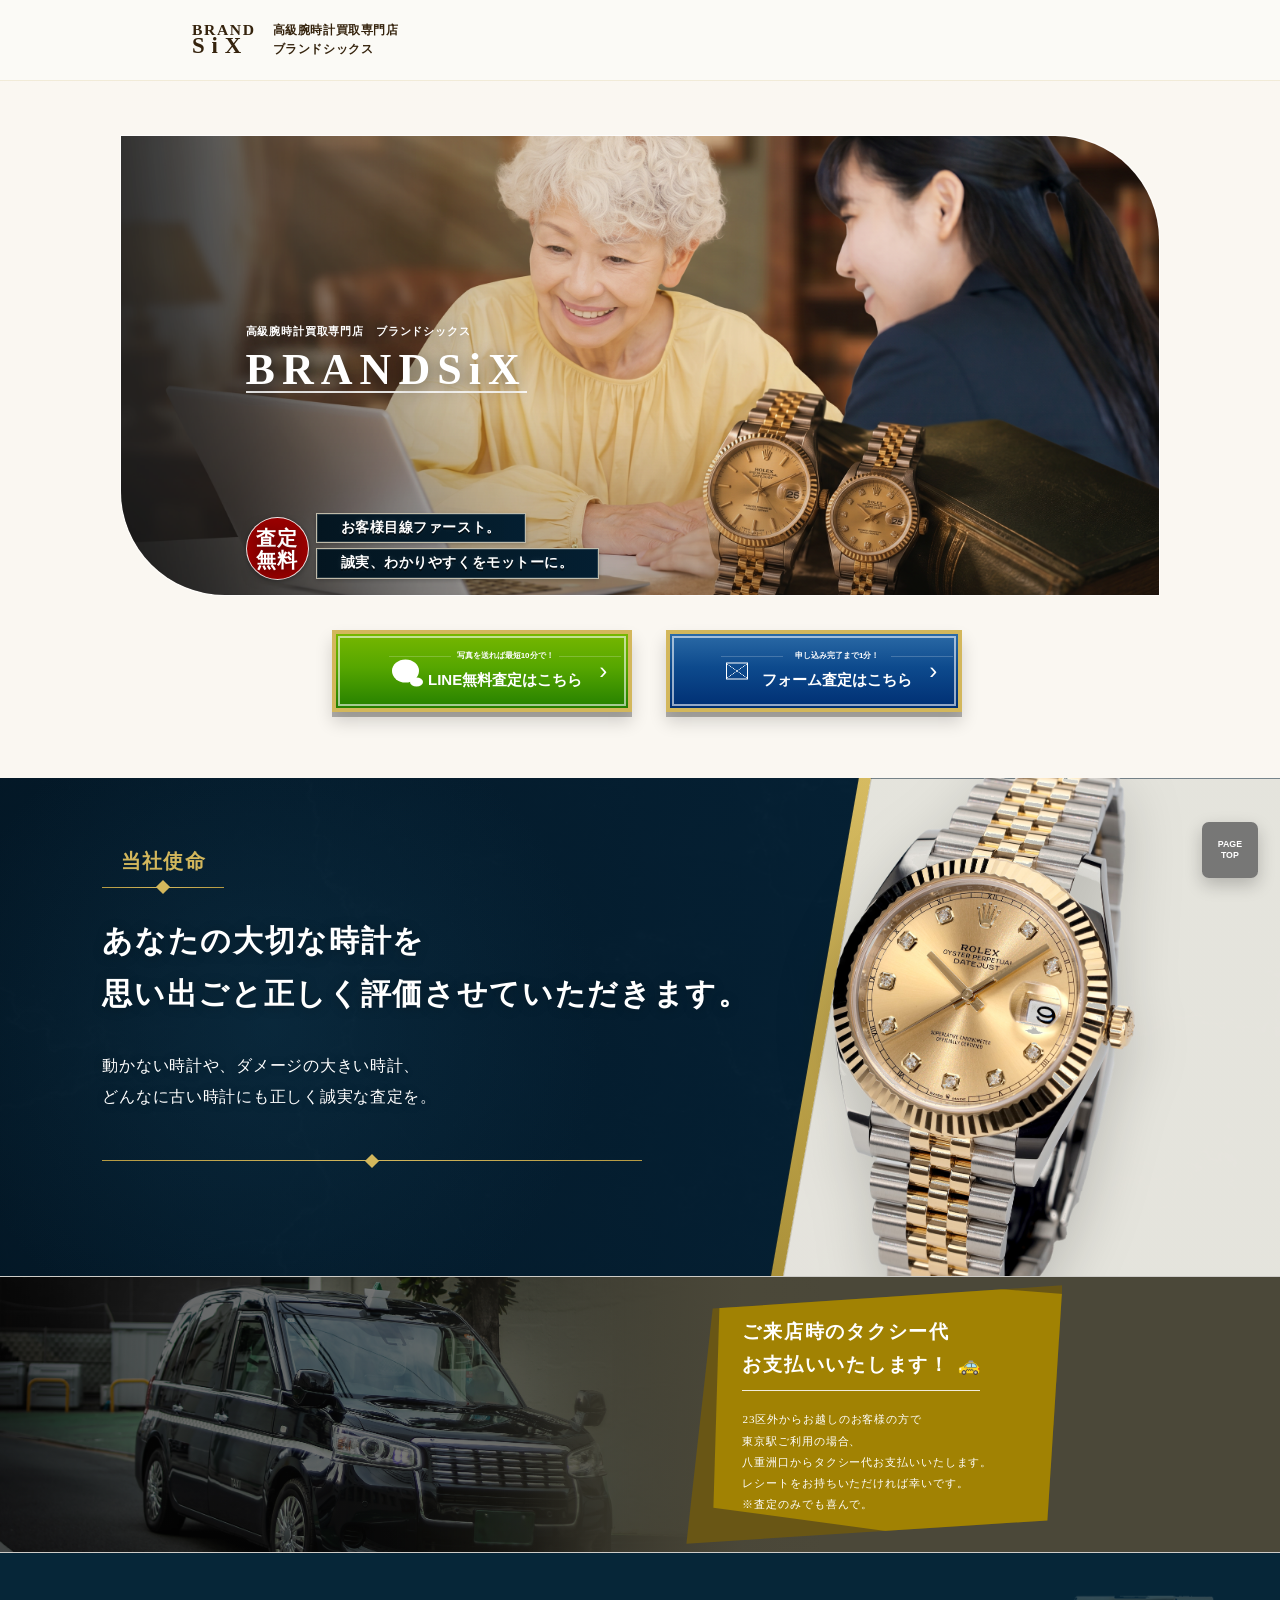
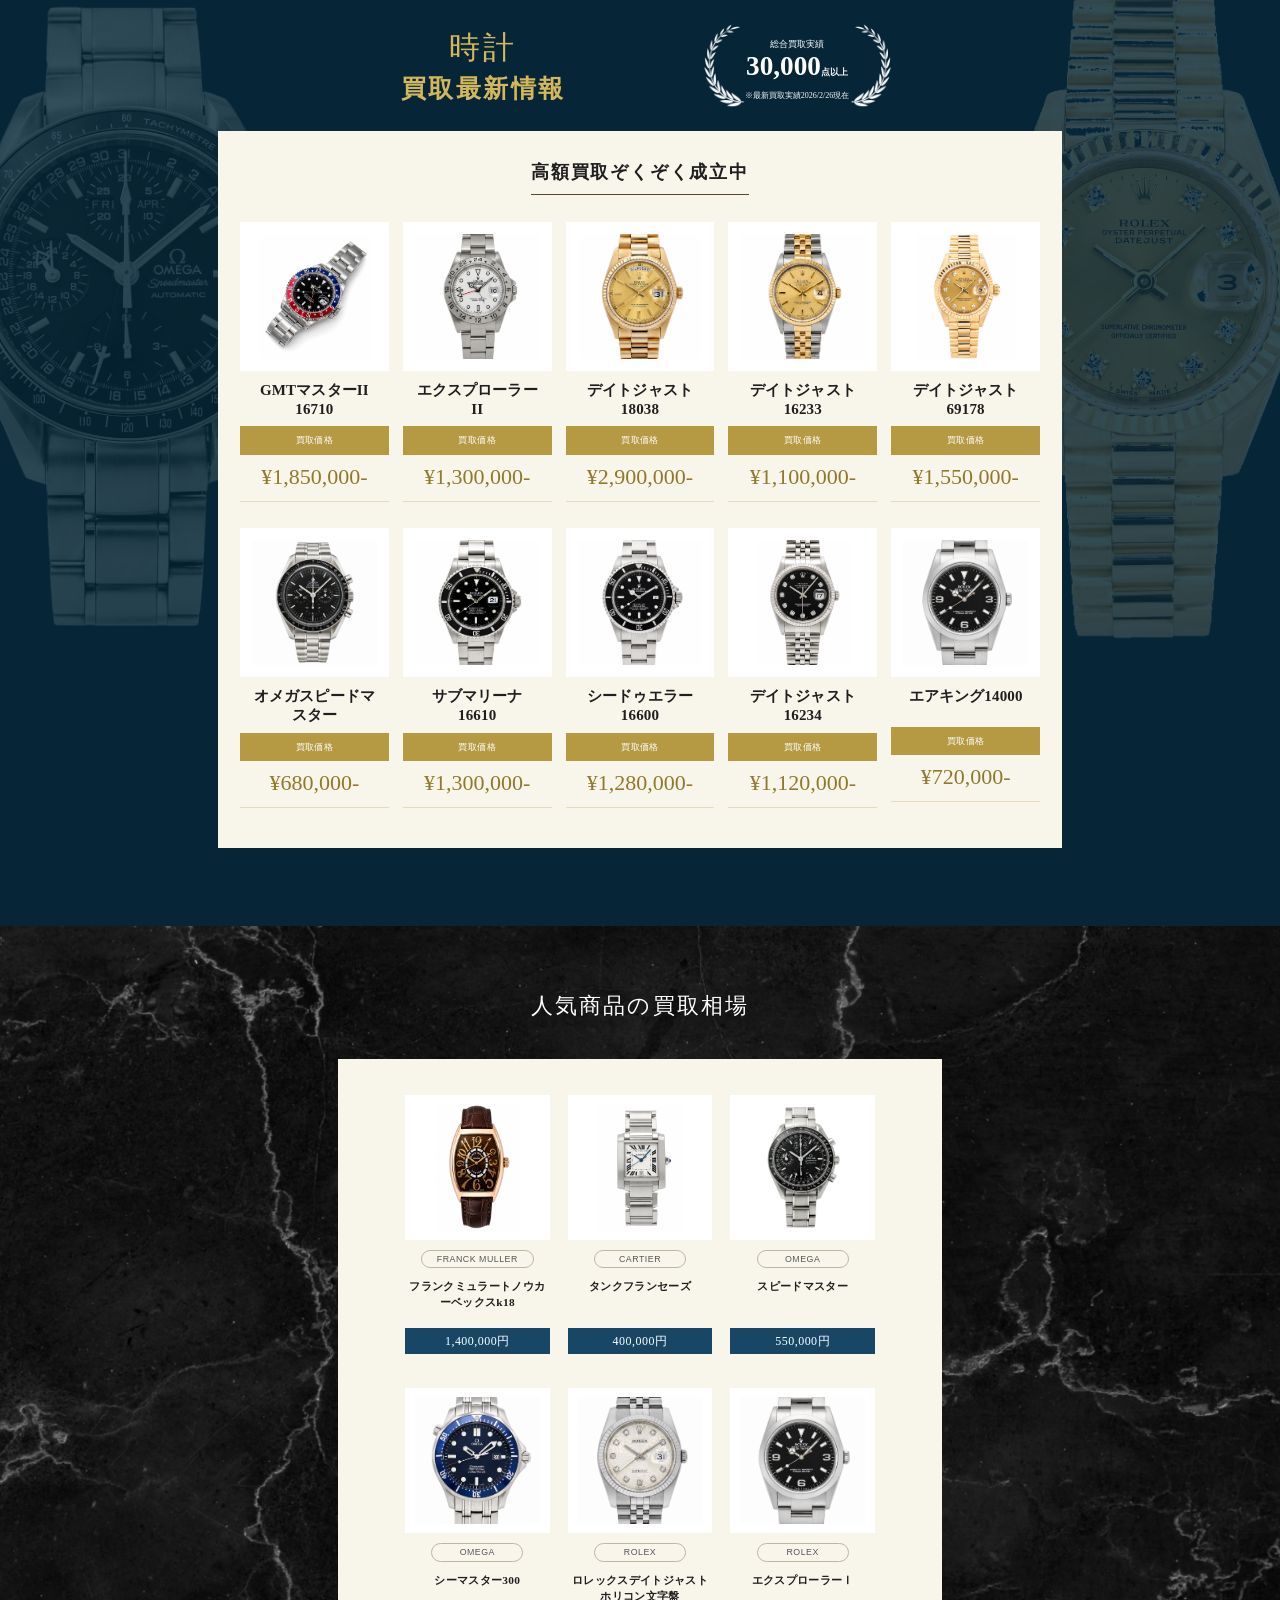
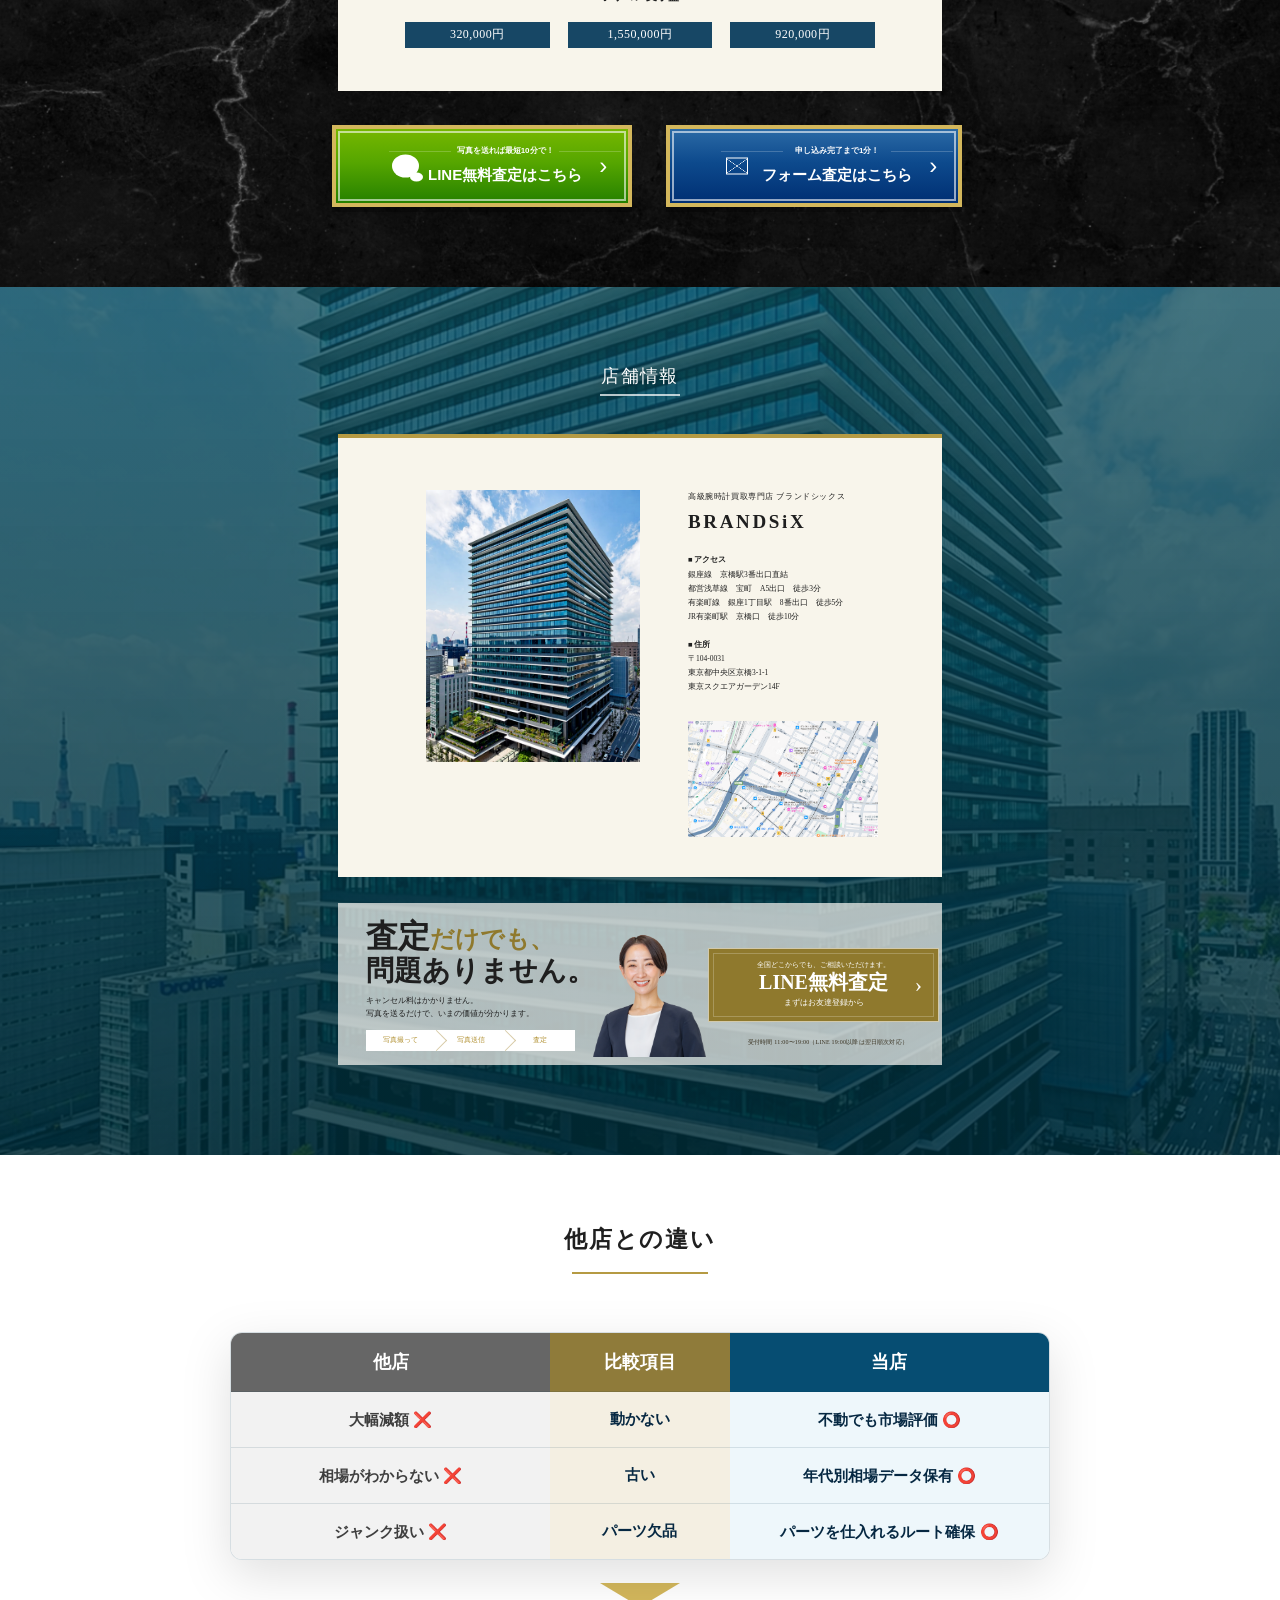
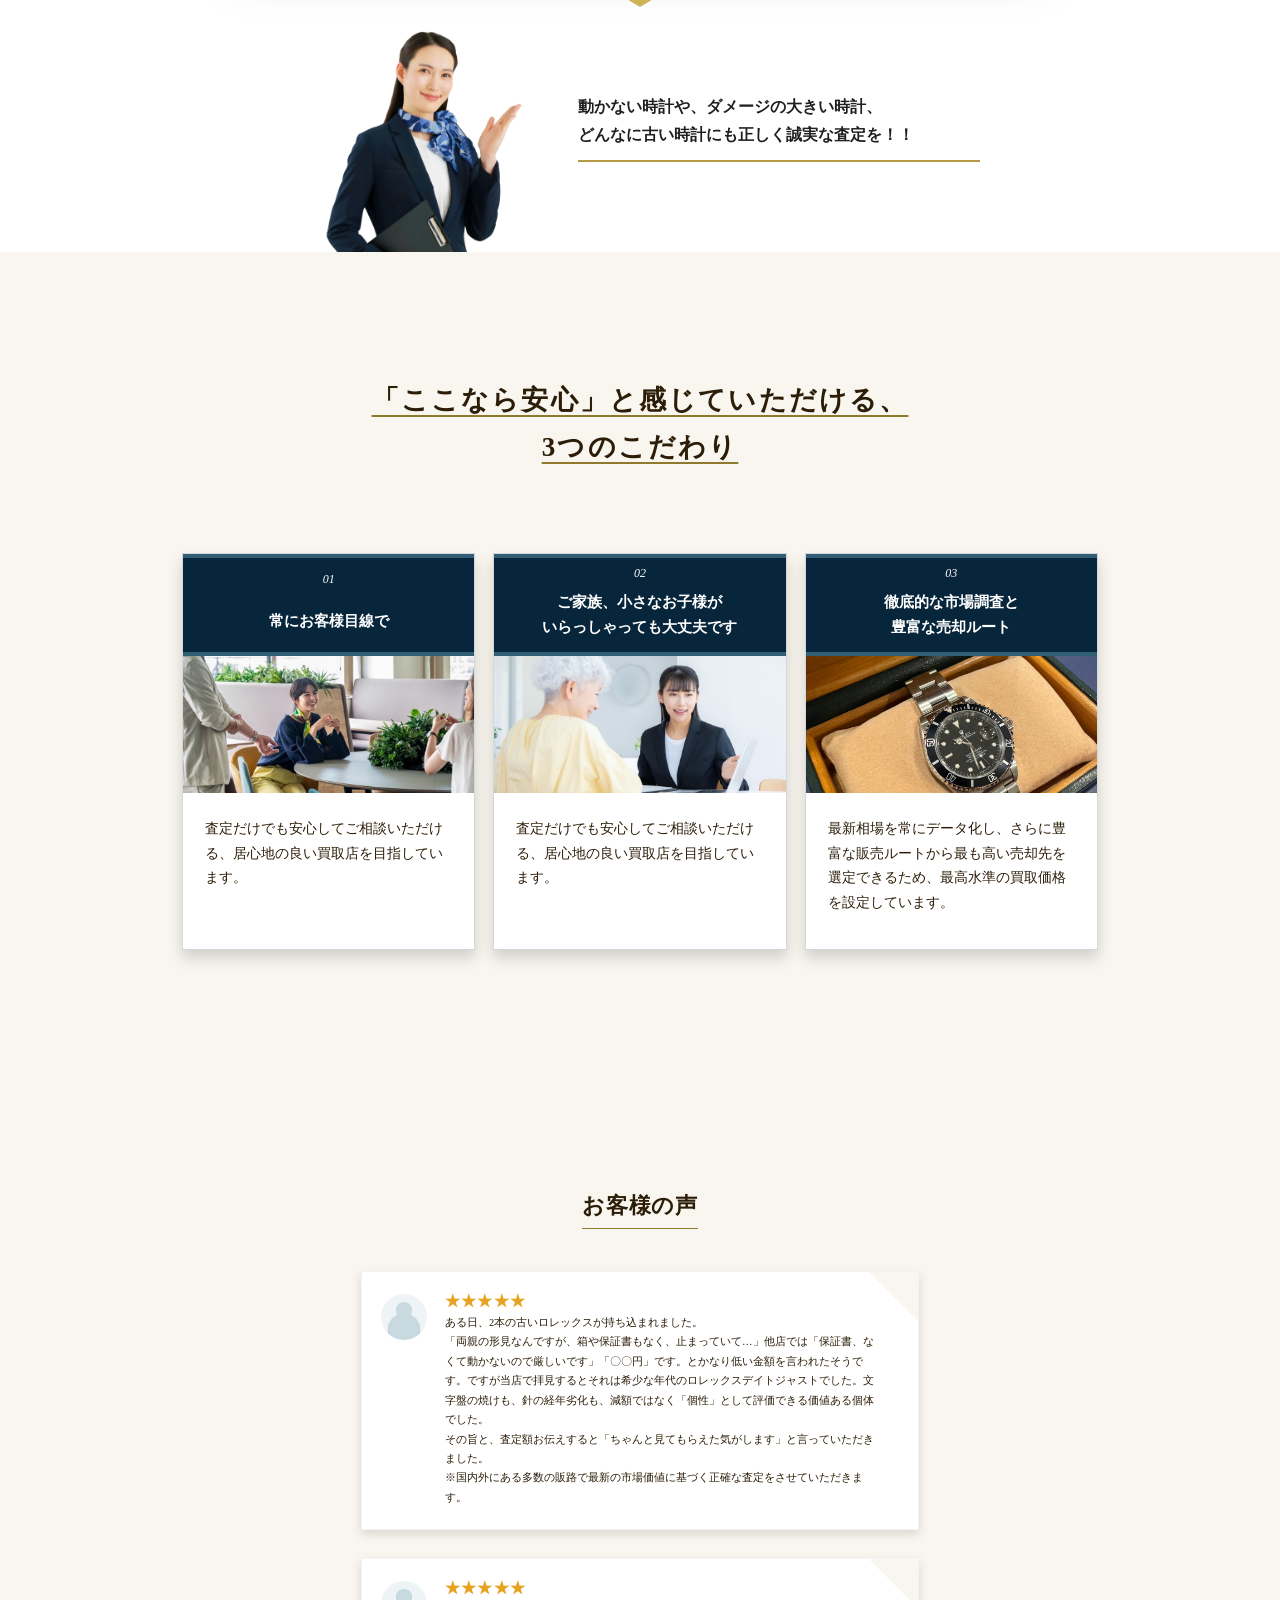
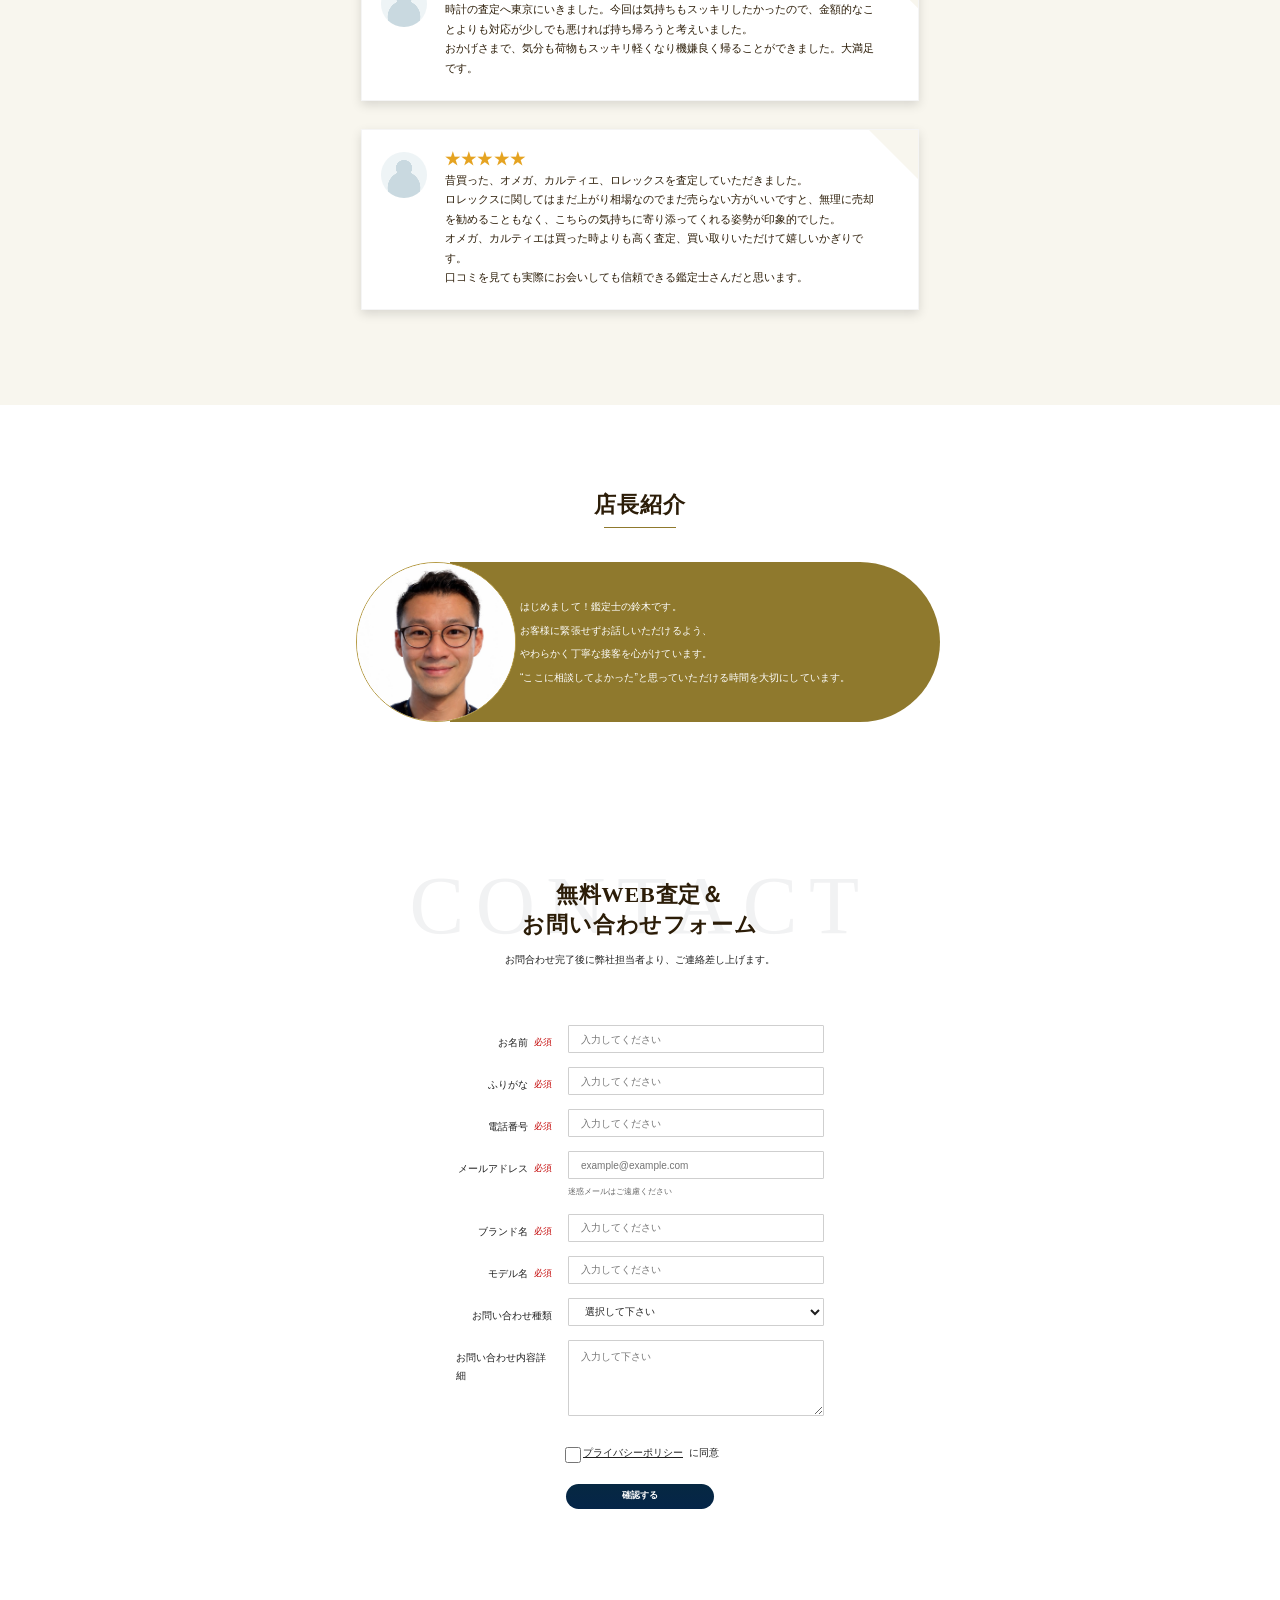
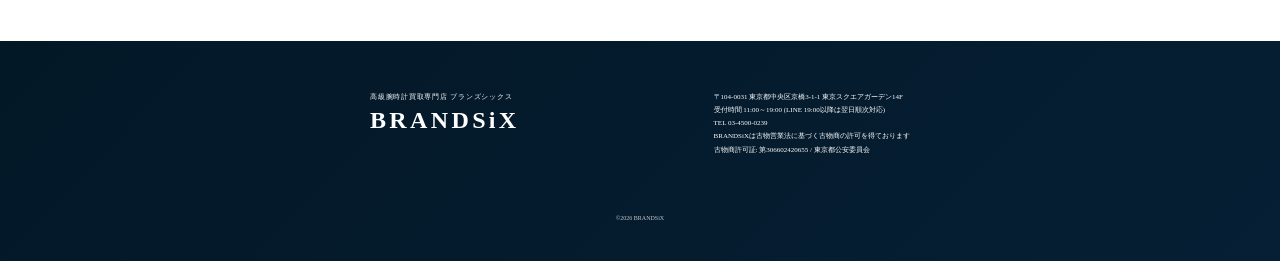
==== commit c6c650ab: "Update results badge and access layout" ====
--- a/index.html
+++ b/index.html
@@ -5,7 +5,7 @@
     <meta name="viewport" content="width=device-width, initial-scale=1">
     <title>BRANDSiX | 高級腕時計買取専門店</title>
     <meta name="description" content="BRANDSiXは東京・京橋の高級腕時計買取専門店です。ロレックス、オメガ、カルティエなどを誠実に査定します。">
-    <link rel="stylesheet" href="./styles.css?v=20260707-02">
+    <link rel="stylesheet" href="./styles.css?v=20260709-01">
   </head>
   <body>
     <header class="site-header">
--- a/styles.css
+++ b/styles.css
@@ -674,32 +674,38 @@
 
 .results-badge {
   position: relative;
+  z-index: 0;
   display: grid;
   justify-items: center;
   gap: 0px;
-  padding: 0 37px;
+  min-height: 76px;
+  padding: 10px 47px 6px;
   text-align: center;
-}
-
-.results-badge::before,
-.results-badge::after {
+  --laurel-inset: -22px -56px;
+}
+
+.results-badge::before {
   content: "";
   position: absolute;
-  top: 3px;
-  width: 27px;
-  height: 62px;
-  border: 2px solid rgba(255, 255, 255, 0.78);
-  border-right: 0;
-  border-radius: 849.2px 0 0 849.2px;
-}
-
-.results-badge::before {
-  left: 0;
+  inset: var(--laurel-inset);
+  z-index: -1;
+  width: auto !important;
+  height: auto !important;
+  border: 0 !important;
+  border-radius: 0;
+  background: url("images/laurel_wide_transparent.png") center / contain no-repeat;
+  pointer-events: none;
 }
 
 .results-badge::after {
-  right: 0;
-  transform: scaleX(-1);
+  display: none !important;
+}
+
+.results-badge > span,
+.results-badge strong,
+.results-badge em {
+  position: relative;
+  z-index: 1;
 }
 
 .results-badge small,
@@ -710,12 +716,20 @@
 
 .results-badge strong {
   font-family: Georgia, serif;
-  font-size: 32px;
+  font-size: 27.2px;
   line-height: 1;
+  white-space: nowrap;
 }
 
 .results-badge span {
-  font-size: 10px;
+  font-size: 8.5px;
+}
+
+@media (min-width: 1024px) {
+  .results-badge > span,
+  .results-badge strong {
+    transform: translateY(-8px);
+  }
 }
 
 .results-board {
@@ -1131,12 +1145,12 @@
 .access-cta-card img {
   align-self: end;
   justify-self: start;
-  width: 178px;
+  width: 190px;
   max-width: none;
-  height: 132px;
+  height: 140px;
   object-fit: cover;
   object-position: center 0%;
-  transform: translate(-58px, 2px);
+  transform: translate(-70px, 2px);
   transform-origin: center top;
 }
 
@@ -1198,7 +1212,7 @@
 .access-line-note {
   position: absolute;
   right: 34px;
-  bottom: 6px;
+  bottom: 16px;
   margin: 0;
   color: #3a3322;
   font-size: 6px;
@@ -2056,7 +2070,17 @@
     grid-template-columns: repeat(2, minmax(0, 1fr));
   }
 
-  .access-main,
+  .staff-note,
+  .manager-card {
+    grid-template-columns: 1fr;
+  }
+
+  .access-main {
+    grid-template-columns: minmax(0, 1.18fr) minmax(250px, 0.82fr);
+    gap: 28px;
+    align-items: stretch;
+  }
+
   .access-cta-card,
   .staff-note,
   .manager-card {
@@ -2065,16 +2089,49 @@
 
   .building-photo {
     width: 100%;
-    height: auto;
-    aspect-ratio: auto;
+    height: 100%;
+    min-height: 360px;
+    max-height: 520px;
+    aspect-ratio: 4 / 5;
     object-fit: contain;
     background: #f8f5eb;
-    margin: 0 auto 12px;
+    margin: 0;
   }
 
   .access-card {
     width: min(100%, 720px);
-    padding: 14px 8px 18px;
+    padding: 20px 22px 24px;
+  }
+
+  .access-text {
+    display: flex;
+    min-height: 360px;
+    flex-direction: column;
+    justify-content: center;
+  }
+
+  .store-kicker {
+    font-size: 9.5px;
+  }
+
+  .store-logo {
+    margin-bottom: 20px;
+    font-size: 28px;
+  }
+
+  .access-text dt,
+  .access-text dd {
+    font-size: 10px;
+  }
+
+  .map-image-link {
+    width: 100%;
+    margin-top: 26px;
+  }
+
+  .map-image {
+    width: 100%;
+    height: 156px;
   }
 
   .access-cta-card {
@@ -2204,16 +2261,10 @@
 
   .results-badge {
     width: min(420px, 100%);
-    padding: 0 46px;
+    min-height: 142px;
+    padding: 24px 92px 16px;
     gap: 2px;
-  }
-
-  .results-badge::before,
-  .results-badge::after {
-    top: 8px;
-    width: 50px;
-    height: 126px;
-    border-width: 2px;
+    --laurel-inset: -20px -56px;
   }
 
   .results-badge small,
@@ -2223,11 +2274,17 @@
   }
 
   .results-badge strong {
-    font-size: 52px;
+    font-size: 44.2px;
   }
 
   .results-badge span {
-    font-size: 14px;
+    font-size: 11.9px;
+  }
+
+  .results-badge > span,
+  .results-badge strong,
+  .results-badge em {
+    transform: translateY(-14px);
   }
 
   .results-date {
@@ -2683,28 +2740,47 @@
   }
 
   .access-main {
-    grid-template-columns: 1fr;
-    gap: 20.4px;
+    grid-template-columns: minmax(0, 1.08fr) minmax(248px, 0.92fr);
+    gap: 24px;
+    align-items: stretch;
   }
 
   .access-card {
-    width: min(604px, 100%);
-    padding: 32px 28px 28px;
+    width: min(760px, calc(100% - 32px));
+    padding: 22px 24px 24px;
   }
 
   .building-photo {
-    height: 230px;
+    height: 100%;
+    min-height: 430px;
+    object-fit: cover;
+    object-position: center top;
   }
 
   .store-logo {
-    font-size: 24px;
-  }
-
+    margin-bottom: 20px;
+    font-size: 26px;
+  }
+
+  .access-text {
+    display: flex;
+    min-height: 430px;
+    flex-direction: column;
+    justify-content: center;
+  }
+
+  .access-text dt,
   .access-text dd {
-    font-size: 10.5px;
+    font-size: 10px;
+  }
+
+  .map-image-link {
+    width: 100%;
+    margin-top: 24px;
   }
 
   .map-image {
+    width: 100%;
     height: 150px;
   }
 
@@ -2787,7 +2863,7 @@
 
   .access-line-note {
     position: static;
-    margin-top: 2px;
+    margin-top: -8px;
     font-size: 10px;
     line-height: 1.45;
     text-align: left;
@@ -3123,15 +3199,9 @@
   .results-badge {
     width: 145px;
     margin: 0 auto;
-    padding: 0 26px;
-  }
-
-  .results-badge::before,
-  .results-badge::after {
-    top: 2px;
-    width: 24px;
-    height: 66px;
-    border-width: 1.5px;
+    min-height: 82px;
+    padding: 10px 28px 5px;
+    --laurel-inset: -12px -34px;
   }
 
   .results-badge small,
@@ -3141,11 +3211,17 @@
   }
 
   .results-badge strong {
-    font-size: 30px;
+    font-size: 25.5px;
   }
 
   .results-badge span {
-    font-size: 8px;
+    font-size: 6.8px;
+  }
+
+  .results-badge > span,
+  .results-badge strong,
+  .results-badge em {
+    transform: translate(-12px, -8px);
   }
 
   .results-board {
@@ -3255,17 +3331,13 @@
   .results-badge {
     width: 240px;
     margin: 0 auto;
-    padding: 0 45px;
-  }
-
-  .results-badge::before,
-  .results-badge::after {
-    width: 38px;
-    height: 100px;
+    min-height: 116px;
+    padding: 18px 52px 9px;
+    --laurel-inset: -18px -48px;
   }
 
   .results-badge strong {
-    font-size: 45px;
+    font-size: 38.25px;
   }
 
   .results-badge small,
@@ -3274,7 +3346,13 @@
   }
 
   .results-badge span {
-    font-size: 12px;
+    font-size: 10.2px;
+  }
+
+  .results-badge > span,
+  .results-badge strong,
+  .results-badge em {
+    transform: translate(-18px, -10px);
   }
 
   .results-board {
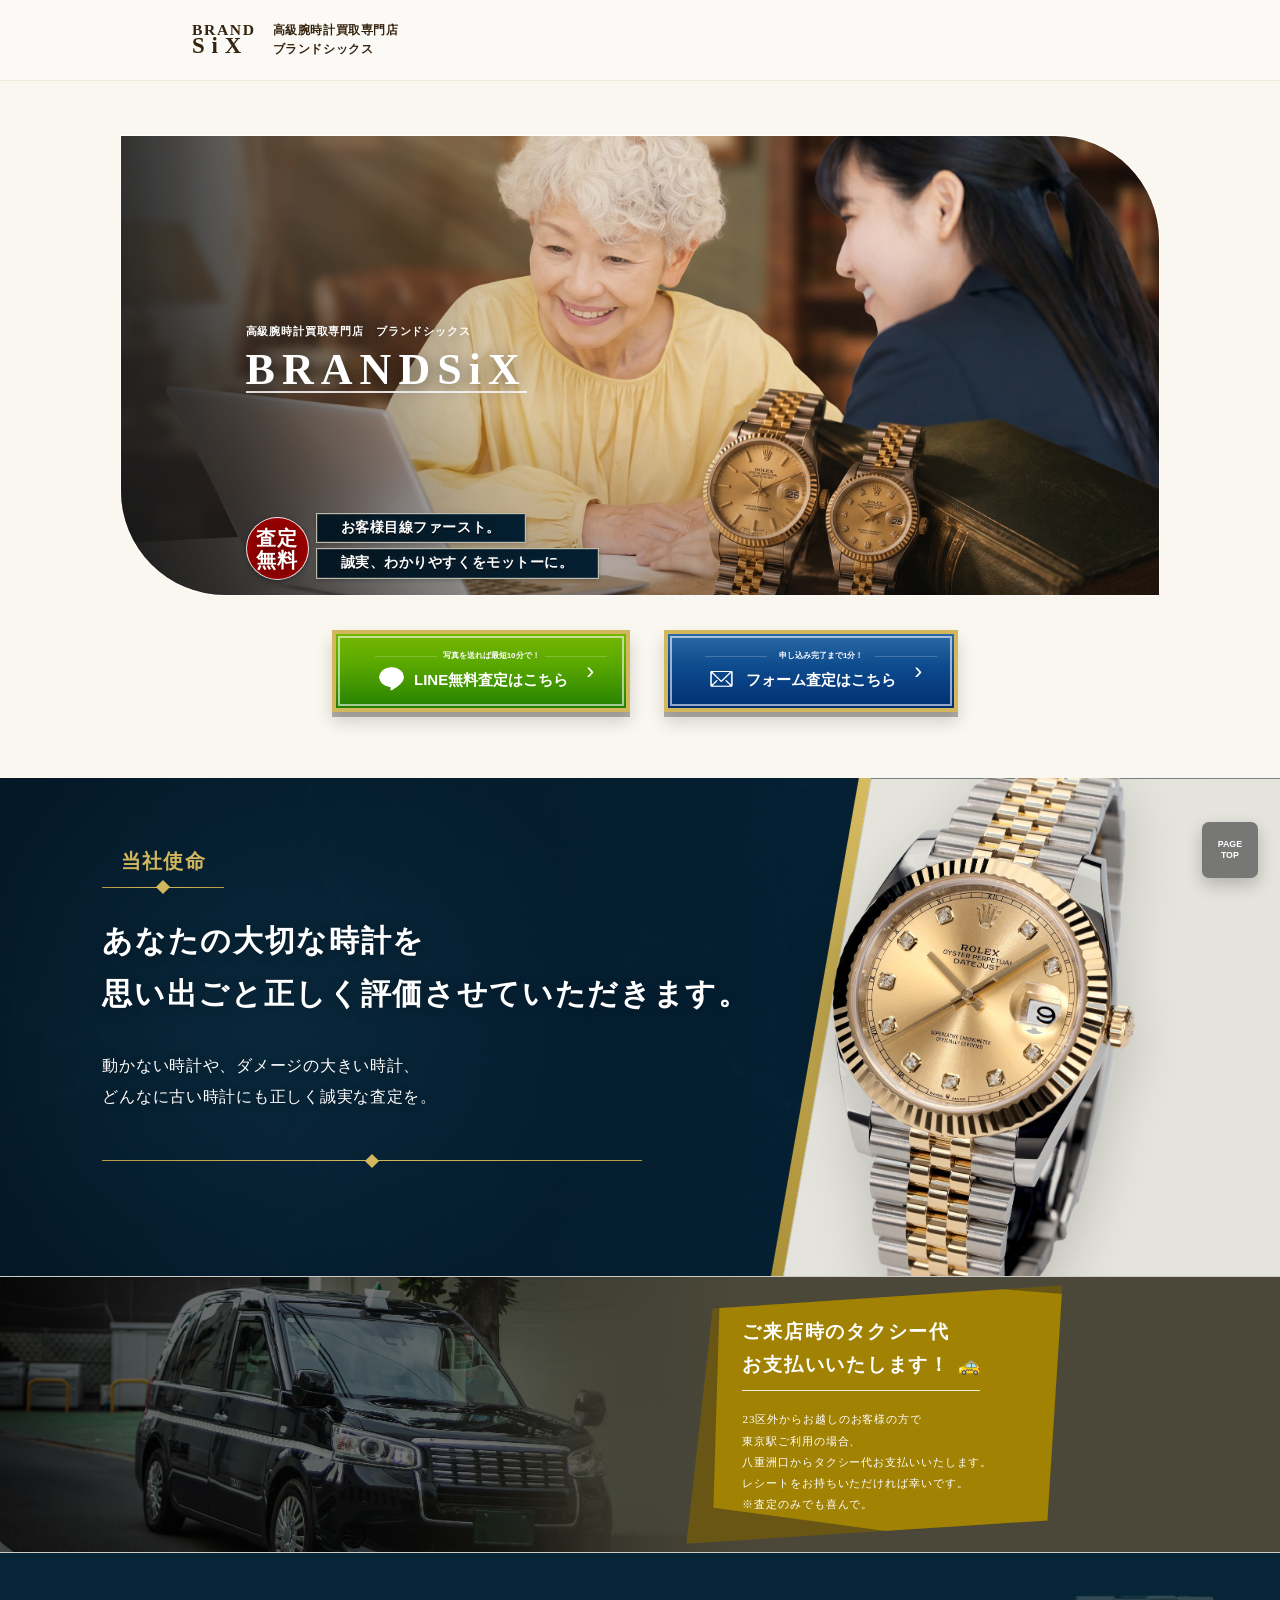
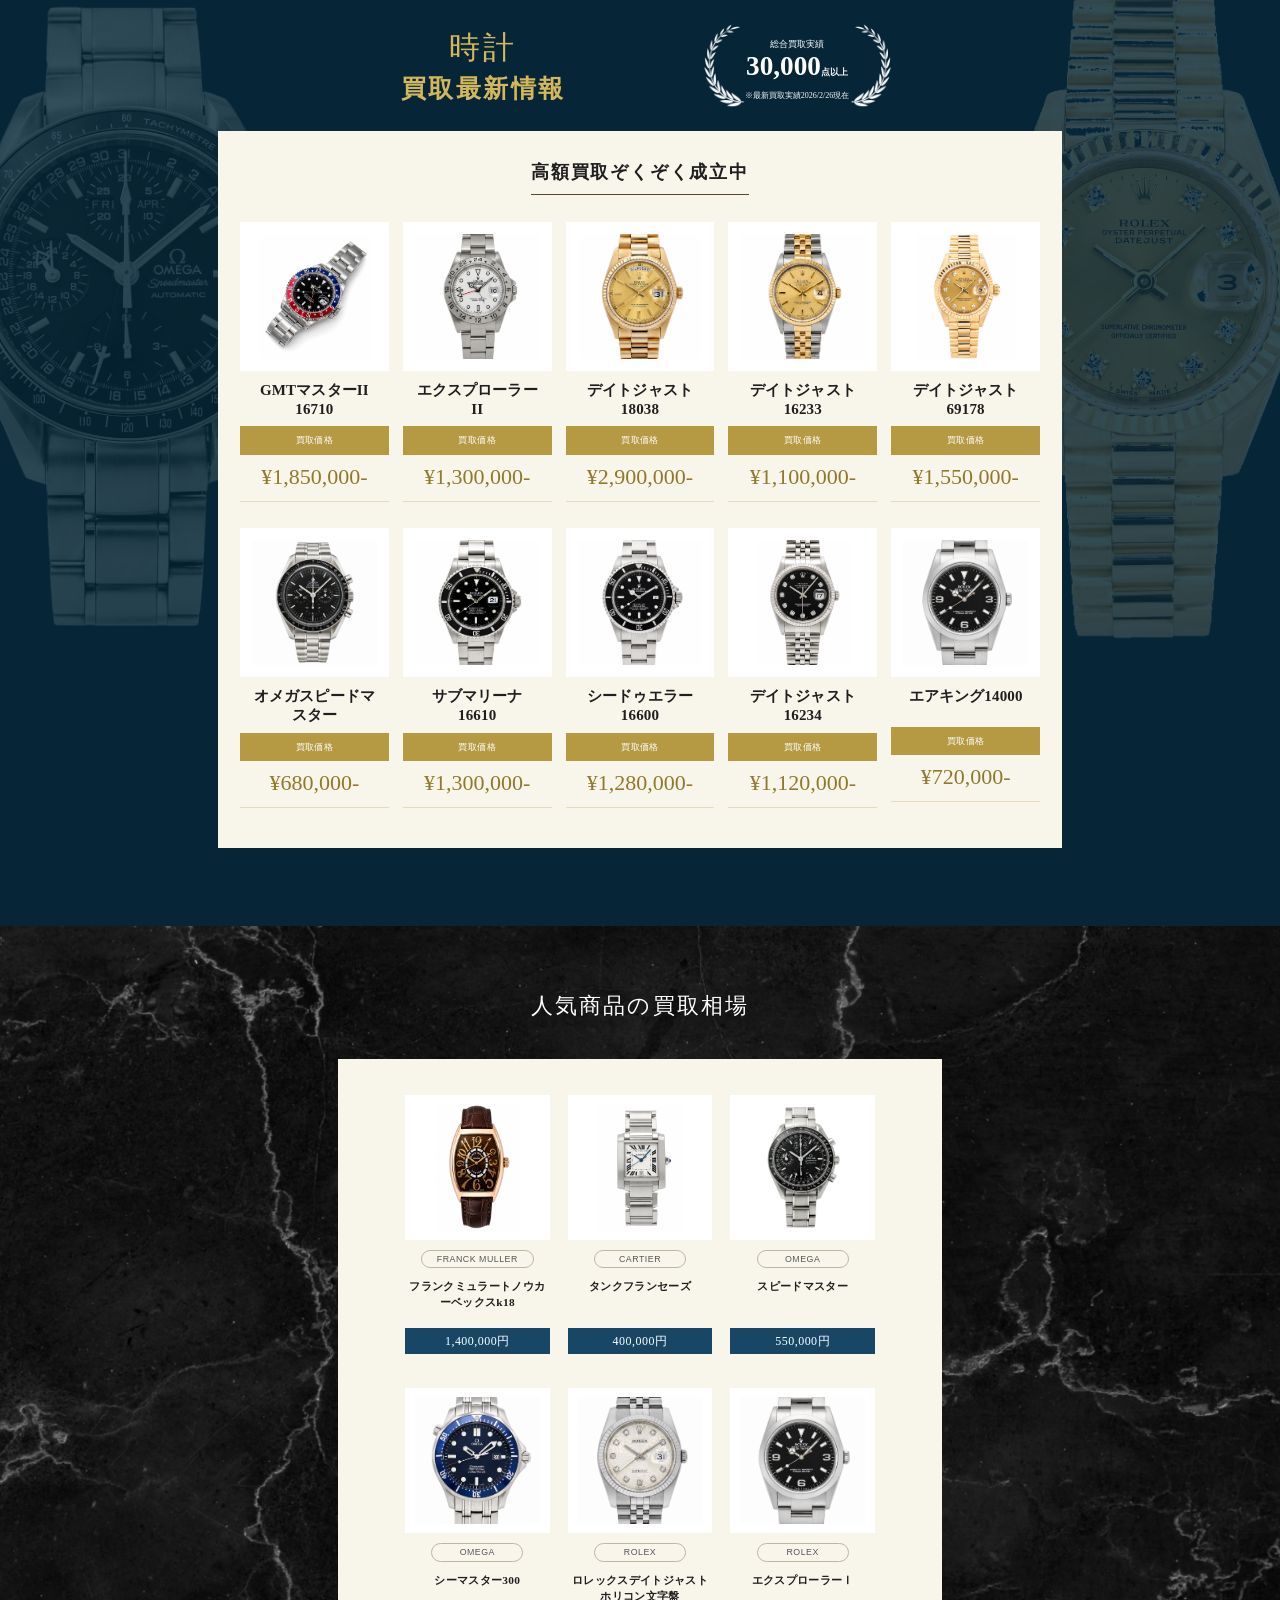
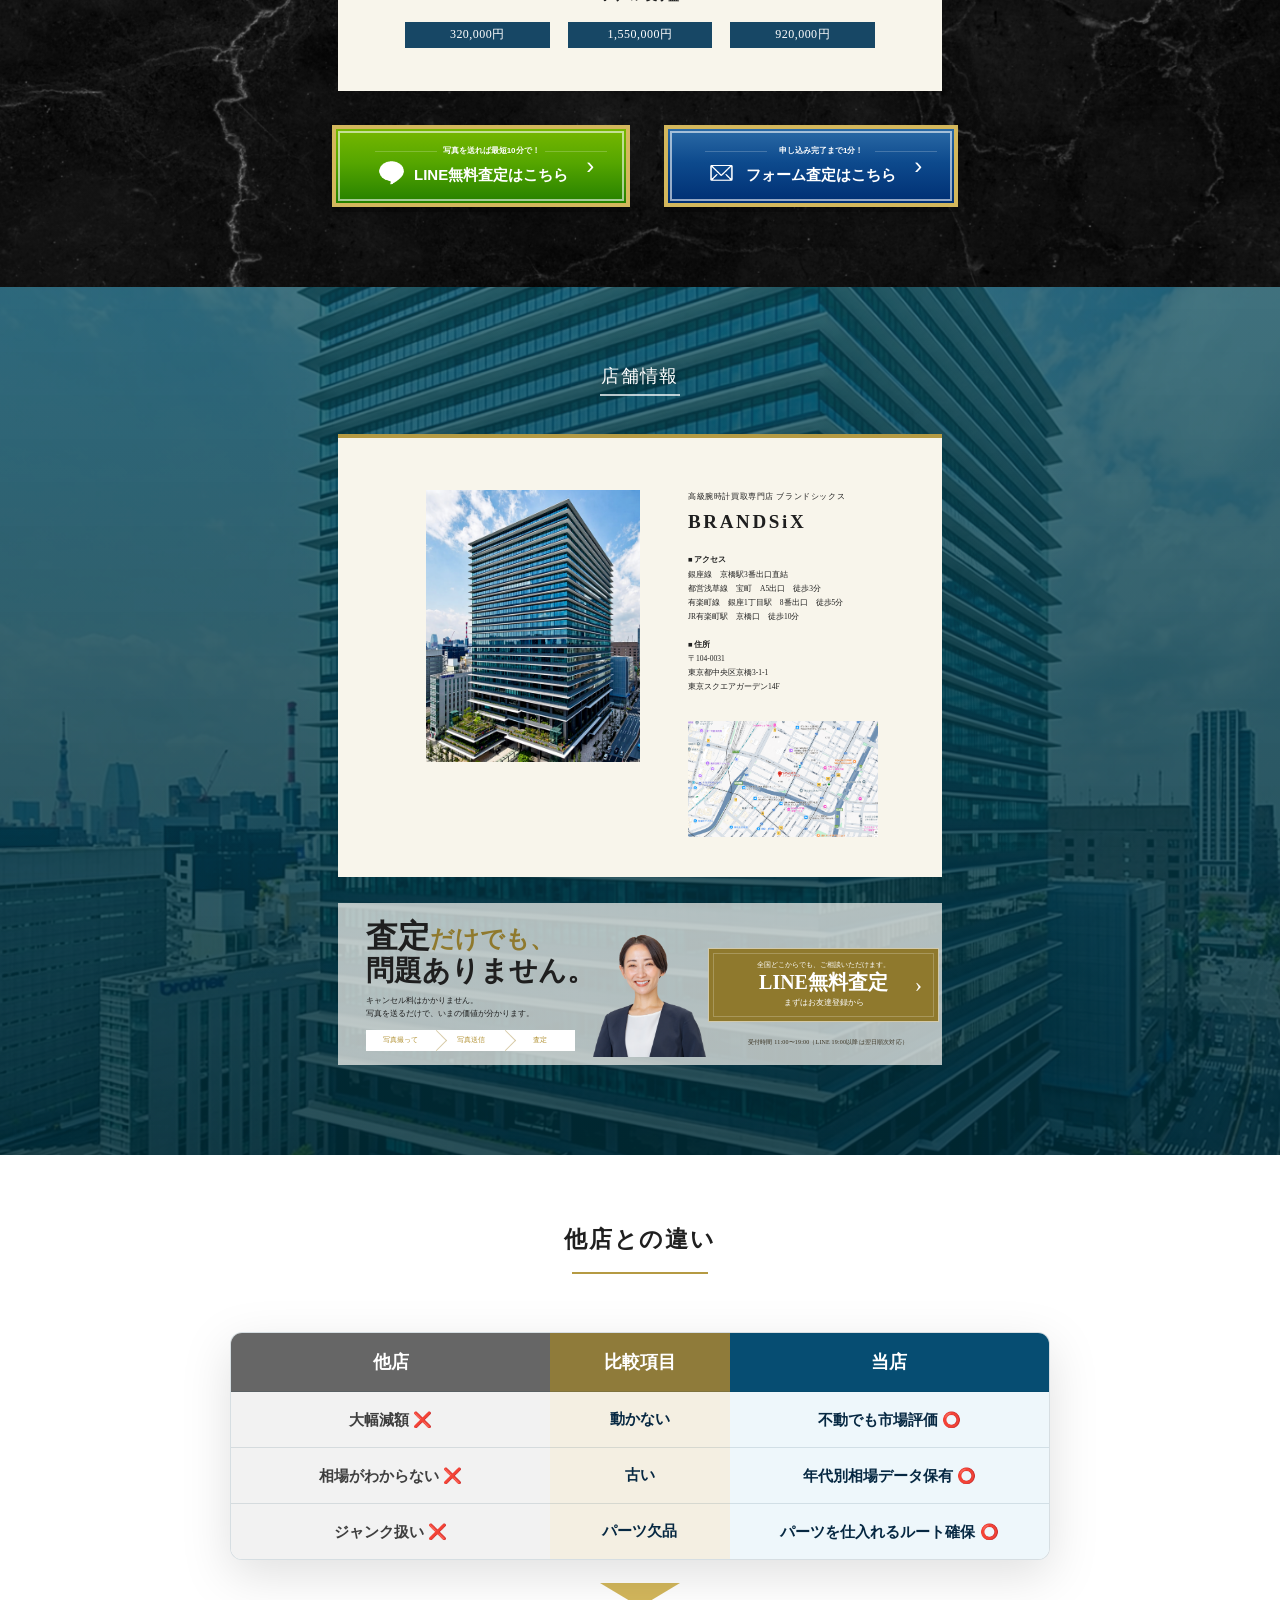
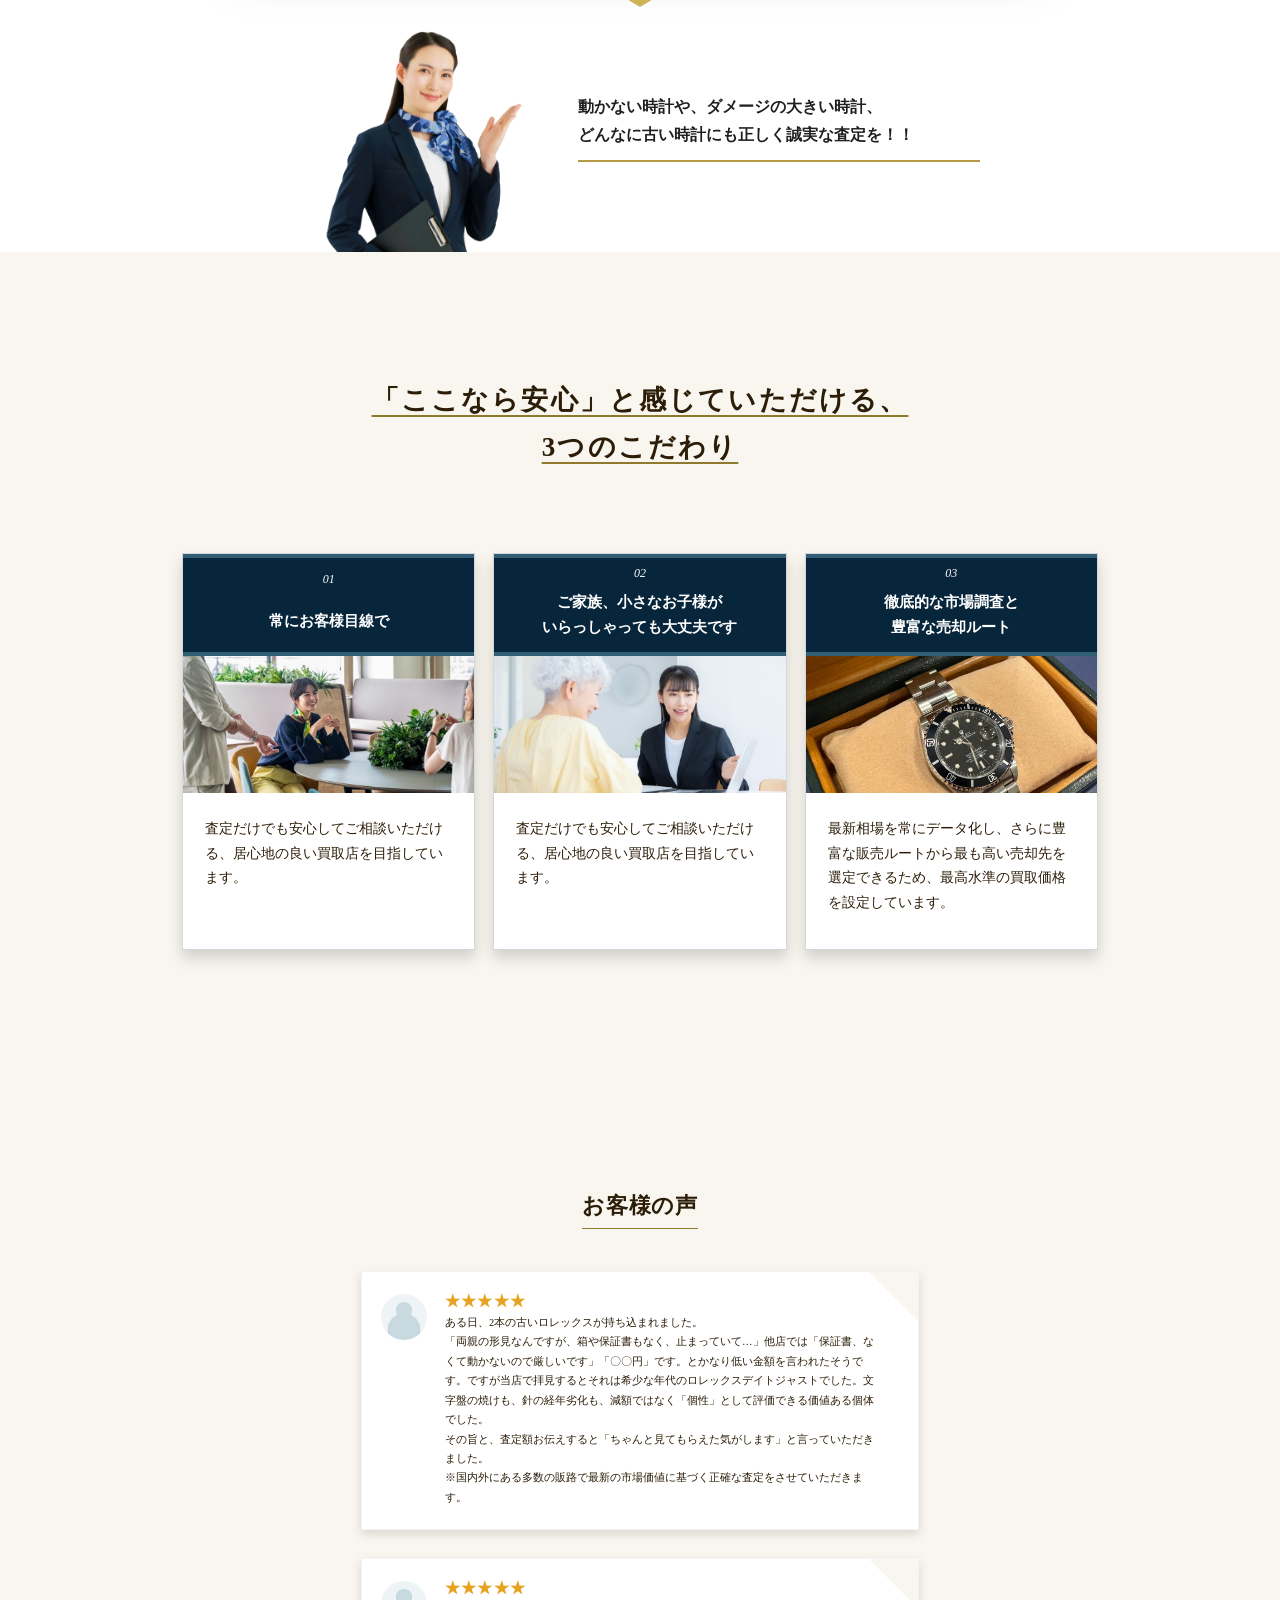
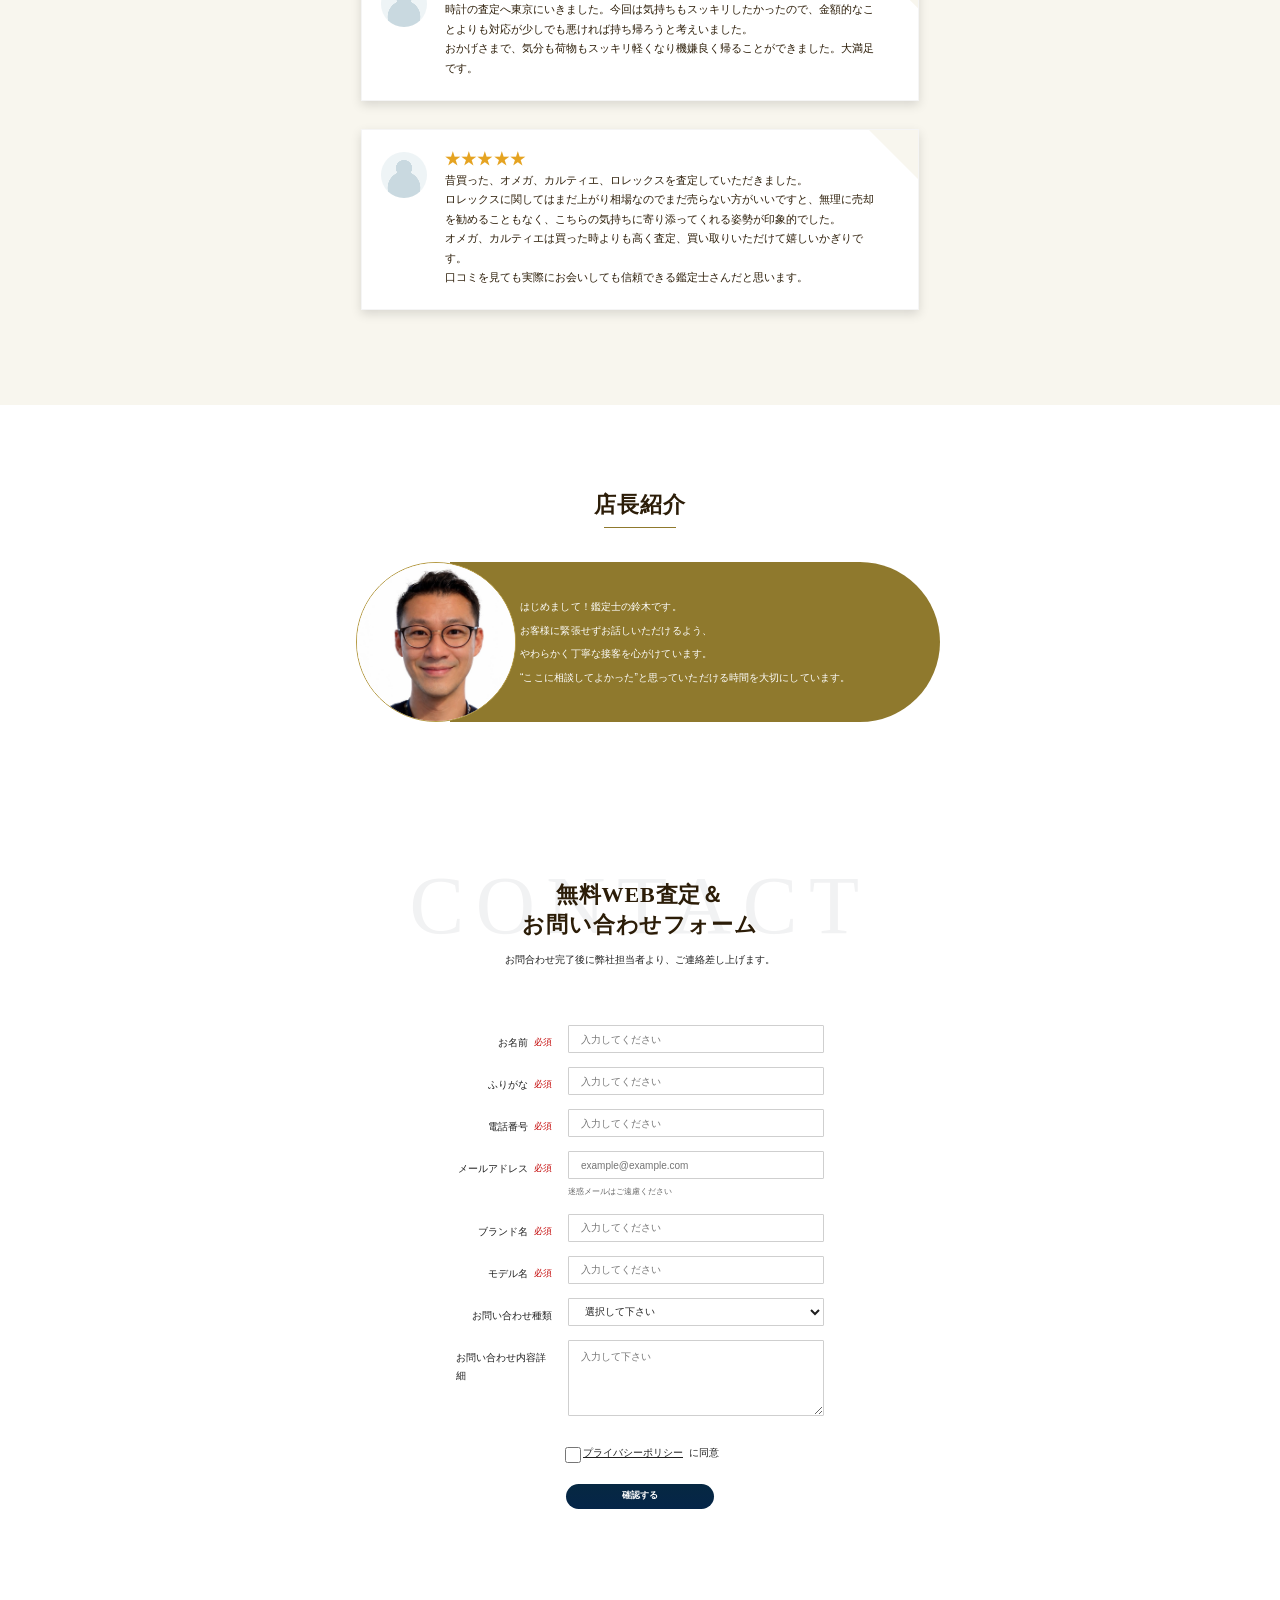
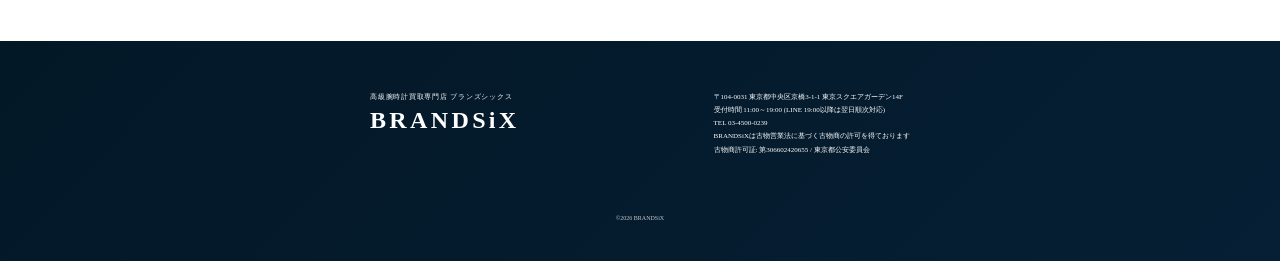
==== commit b7d61c80: "Update CTA icons" ====
--- a/index.html
+++ b/index.html
@@ -5,7 +5,7 @@
     <meta name="viewport" content="width=device-width, initial-scale=1">
     <title>BRANDSiX | 高級腕時計買取専門店</title>
     <meta name="description" content="BRANDSiXは東京・京橋の高級腕時計買取専門店です。ロレックス、オメガ、カルティエなどを誠実に査定します。">
-    <link rel="stylesheet" href="./styles.css?v=20260709-01">
+    <link rel="stylesheet" href="./styles.css?v=20260710-01">
   </head>
   <body>
     <header class="site-header">
--- a/styles.css
+++ b/styles.css
@@ -280,8 +280,8 @@
   position: relative;
   min-height: 82px;
   display: grid;
-  place-items: center;
-  padding: 16px 46px 17px 92px;
+  place-items: center start;
+  padding: 16px 58px 17px 78px;
   border: 4px solid var(--gold-light);
   outline: 2px solid rgba(255, 255, 255, 0.58);
   outline-offset: -8px;
@@ -295,32 +295,26 @@
 .cta::before {
   content: "";
   position: absolute;
-  left: 56px;
+  left: 38px;
   top: 50%;
-  width: 27px;
-  height: 23px;
-  transform: translateY(-50%);
+  width: 34px;
+  height: 30px;
+  transform: translateY(-26%);
 }
 
 .cta-line::before {
-  border-radius: 50%;
-  background: #fff;
-  box-shadow: 11px 11px 0 -7px #fff;
+  background: url("images/transparent_speech_bubble_true_binary_alpha.png") center / contain no-repeat;
+  box-shadow: none;
 }
 
 .cta-form::before {
-  width: 20px;
-  height: 15px;
-  border: 1.7px solid #fff;
-  background:
-    linear-gradient(35deg, transparent 48%, #fff 50%, transparent 52%),
-    linear-gradient(145deg, transparent 48%, #fff 50%, transparent 52%);
+  background: url("images/transparent_mail_icon_true_alpha.png") center / contain no-repeat;
 }
 
 .cta::after {
   content: "›";
   position: absolute;
-  right: 21px;
+  right: 32px;
   top: 50%;
   transform: translateY(-50%);
   font-size: 24px;
@@ -2407,7 +2401,7 @@
   .market-ctas .cta {
     min-height: 74px;
     overflow: hidden;
-    padding: 13px 42px 14px 76px;
+    padding: 13px 48px 14px 68px;
     border-width: 4px;
     outline-width: 2px;
     outline-offset: -8px;
@@ -2416,14 +2410,15 @@
 
   .cta::before,
   .market-ctas .cta::before {
-    left: 42px;
-    width: 22px;
-    height: 19px;
+    left: 30px;
+    width: 28px;
+    height: 25px;
+    transform: translateY(-26%);
   }
 
   .cta::after,
   .market-ctas .cta::after {
-    right: 18px;
+    right: 26px;
     font-size: 22px;
   }
 
@@ -2437,7 +2432,7 @@
 
   .cta::after,
   .market-ctas .cta::after {
-    right: 18px;
+    right: 26px;
   }
 
   .cta strong,
@@ -3502,20 +3497,21 @@
 
   .cta {
     min-height: 74px;
-    padding: 13px 42px 14px 76px;
+    padding: 13px 48px 14px 68px;
     border-width: 4px;
     outline-width: 2px;
     outline-offset: -8px;
   }
 
   .cta::before {
-    left: 42px;
-    width: 22px;
-    height: 19px;
+    left: 30px;
+    width: 28px;
+    height: 25px;
+    transform: translateY(-26%);
   }
 
   .cta::after {
-    right: 18px;
+    right: 26px;
     font-size: 24px;
   }
 
